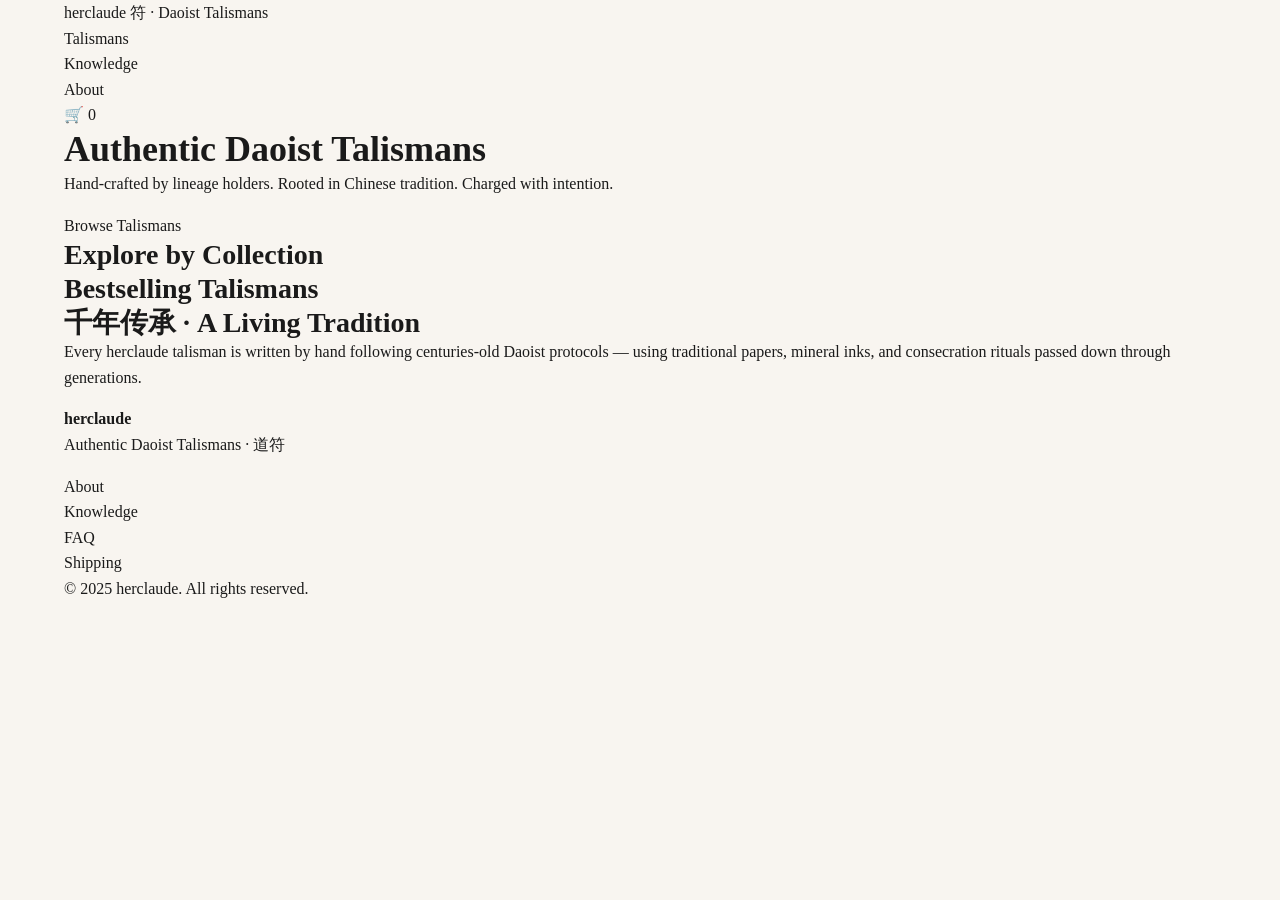
==== index.html @ a492c7ad "chore: init project structure and data" ====
<!DOCTYPE html>
<html lang="zh-CN">
<head>
  <meta charset="UTF-8">
  <meta name="viewport" content="width=device-width, initial-scale=1.0">
  <title>herclaude — Authentic Chinese Talismans</title>
  <meta name="description" content="Herclaude offers authentic hand-crafted Daoist talismans rooted in Chinese spiritual tradition. Discover wealth, protection, love, and peace talismans.">

  <!-- Styles -->
  <link rel="stylesheet" href="css/style.css">

  <!-- Scripts (deferred for DOM readiness) -->
  <script src="js/data.js" defer></script>
  <script src="js/utils.js" defer></script>
  <script src="js/cart.js" defer></script>
  <script src="js/router.js" defer></script>
</head>
<body>

  <!-- ===== HEADER ===== -->
  <header class="site-header" role="banner">
    <div class="container header-inner">
      <a href="/" class="logo" aria-label="herclaude home">
        <span class="logo-cn">herclaude</span>
        <span class="logo-sub">符 · Daoist Talismans</span>
      </a>
      <nav class="main-nav" aria-label="Main navigation">
        <ul>
          <li><a href="products.html">Talismans</a></li>
          <li><a href="knowledge.html">Knowledge</a></li>
          <li><a href="about.html">About</a></li>
          <li><a href="cart.html" class="cart-link" aria-label="Shopping cart">
            <span class="cart-icon">🛒</span>
            <span class="cart-count" id="cart-count">0</span>
          </a></li>
        </ul>
      </nav>
    </div>
  </header>

  <!-- ===== MAIN CONTENT ===== -->
  <main id="main-content" role="main">

    <!-- Hero Banner -->
    <!-- TODO: Replace with hero-banner.svg background + headline + CTA -->
    <section class="hero" aria-label="Welcome banner">
      <div class="container hero-content">
        <h1>Authentic Daoist Talismans</h1>
        <p>Hand-crafted by lineage holders. Rooted in Chinese tradition. Charged with intention.</p>
        <a href="products.html" class="btn btn-primary">Browse Talismans</a>
      </div>
    </section>

    <!-- Featured Collections -->
    <!-- TODO: Render collections from data.js (collections array) -->
    <section class="featured-collections" aria-labelledby="collections-heading">
      <div class="container">
        <h2 id="collections-heading">Explore by Collection</h2>
        <div class="collection-grid">
          <!-- collection cards injected by JS -->
        </div>
      </div>
    </section>

    <!-- Bestsellers -->
    <!-- TODO: Render products tagged 'bestseller' from data.js -->
    <section class="bestsellers" aria-labelledby="bestsellers-heading">
      <div class="container">
        <h2 id="bestsellers-heading">Bestselling Talismans</h2>
        <div class="product-grid">
          <!-- product cards injected by JS -->
        </div>
      </div>
    </section>

    <!-- Philosophy / Brand Statement -->
    <!-- TODO: Replace with polished brand copy -->
    <section class="brand-philosophy" aria-labelledby="philosophy-heading">
      <div class="container">
        <h2 id="philosophy-heading">千年传承 · A Living Tradition</h2>
        <p>Every herclaude talisman is written by hand following centuries-old Daoist protocols — using traditional papers, mineral inks, and consecration rituals passed down through generations.</p>
      </div>
    </section>

  </main>

  <!-- ===== FOOTER ===== -->
  <footer class="site-footer" role="contentinfo">
    <div class="container footer-inner">
      <div class="footer-brand">
        <strong>herclaude</strong>
        <p>Authentic Daoist Talismans · 道符</p>
      </div>
      <nav class="footer-nav" aria-label="Footer navigation">
        <ul>
          <li><a href="about.html">About</a></li>
          <li><a href="knowledge.html">Knowledge</a></li>
          <li><a href="about.html#faq">FAQ</a></li>
          <li><a href="about.html#shipping">Shipping</a></li>
        </ul>
      </nav>
      <p class="footer-copy">&copy; 2025 herclaude. All rights reserved.</p>
    </div>
  </footer>

</body>
</html>
---- css/style.css ----
/* ============================================
   herclaude — Chinese Talisman E‑Commerce
   Master Stylesheet
   ============================================ */

/* --- Reset & Base --- */
*, *::before, *::after {
  margin: 0;
  padding: 0;
  box-sizing: border-box;
}

html {
  font-size: 16px;
  scroll-behavior: smooth;
}

body {
  font-family: 'Georgia', 'Times New Roman', 'Noto Serif SC', serif;
  color: var(--ink);
  background-color: var(--warm-bg);
  line-height: 1.6;
  min-height: 100vh;
}

img {
  max-width: 100%;
  height: auto;
  display: block;
}

a {
  color: inherit;
  text-decoration: none;
}

ul, ol {
  list-style: none;
}

/* --- CSS Custom Properties (Brand Colors) --- */
:root {
  --red: #C41E3A;
  --gold: #C9A96E;
  --ink: #1A1A1A;
  --warm-bg: #F8F5F0;

  /* Utility tokens (add as needed) */
  --white: #FFFFFF;
  --gray-100: #F0EDE8;
  --gray-300: #C8C3BC;
  --gray-500: #8A857E;
  --gray-700: #4A4742;
  --shadow-sm: 0 1px 3px rgba(0, 0, 0, 0.08);
  --shadow-md: 0 4px 12px rgba(0, 0, 0, 0.1);
  --radius-sm: 4px;
  --radius-md: 8px;
}

/* --- Typography --- */
h1, h2, h3, h4, h5, h6 {
  font-weight: 700;
  line-height: 1.2;
  color: var(--ink);
}

h1 { font-size: 2.25rem; }
h2 { font-size: 1.75rem; }
h3 { font-size: 1.375rem; }

p {
  margin-bottom: 1rem;
}

/* --- Utility Classes --- */
.container {
  max-width: 1200px;
  margin: 0 auto;
  padding: 0 1.5rem;
}

.sr-only {
  position: absolute;
  width: 1px;
  height: 1px;
  padding: 0;
  margin: -1px;
  overflow: hidden;
  clip: rect(0, 0, 0, 0);
  border: 0;
}

/* --- Placeholder styles (to be fleshed out in later tasks) --- */
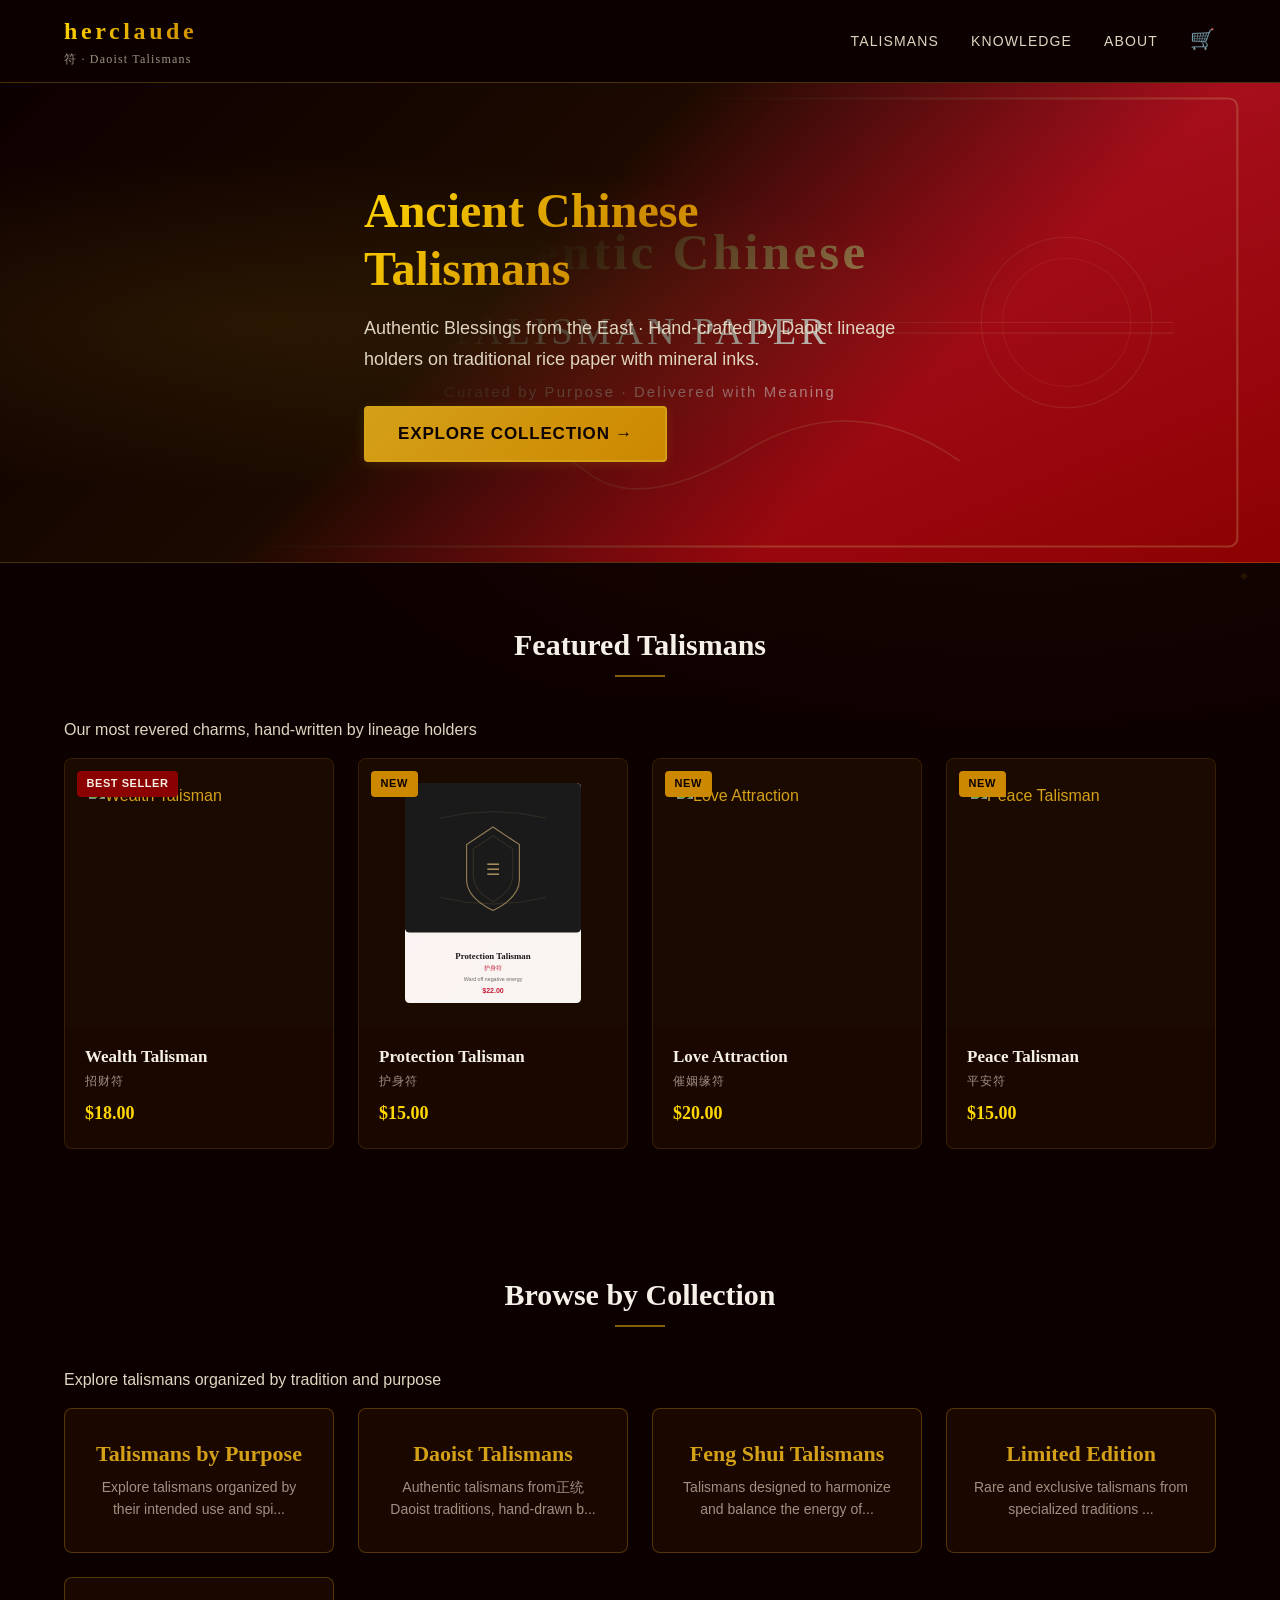
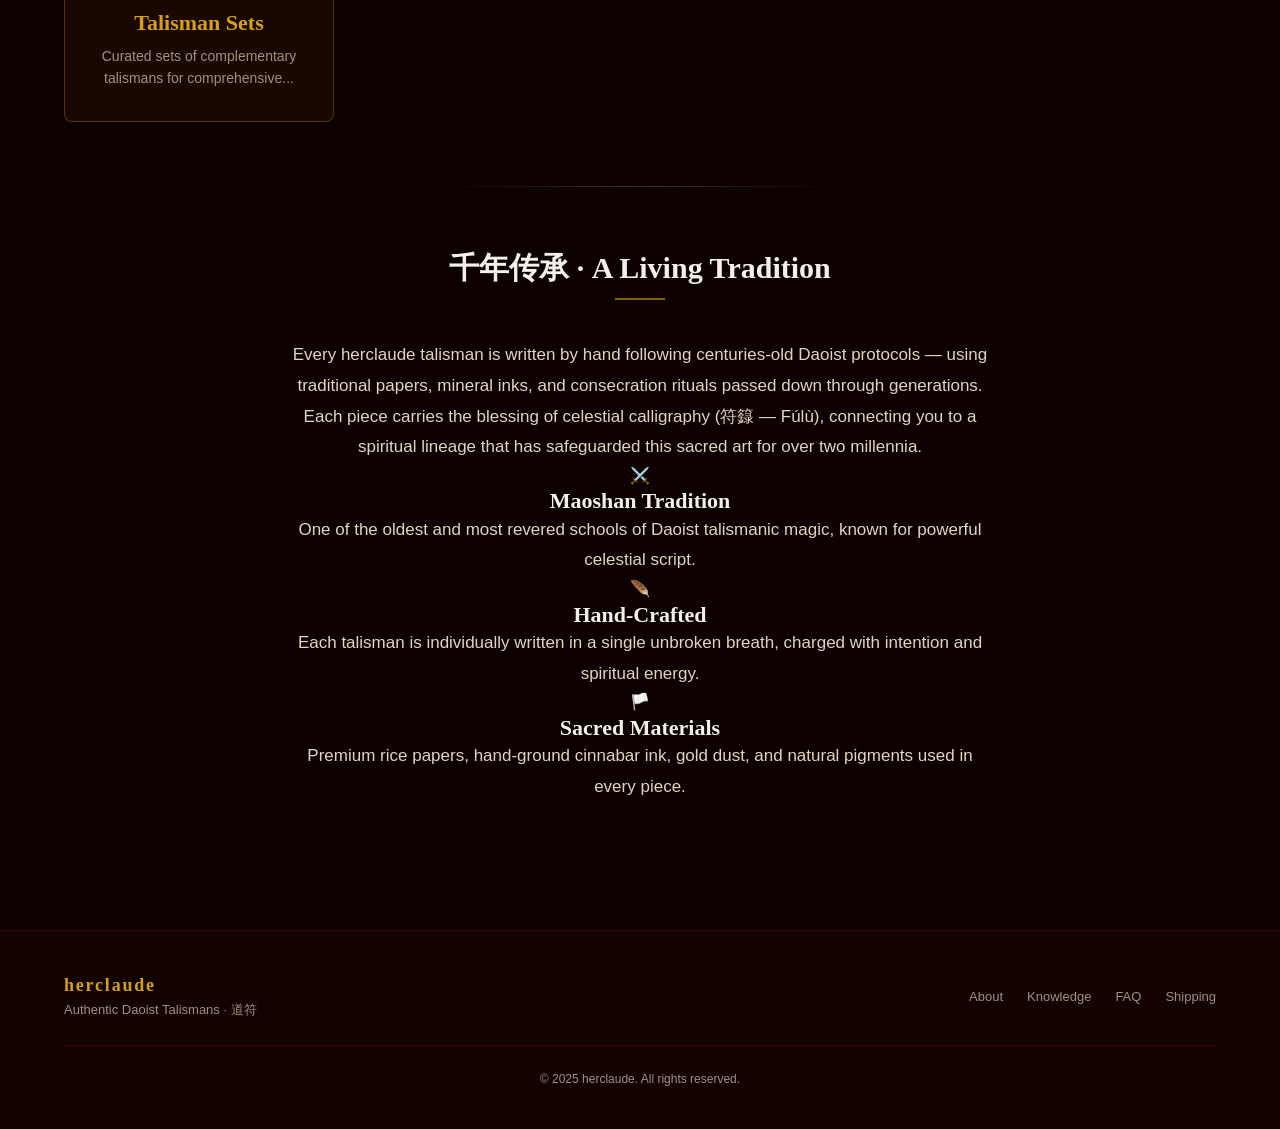
==== commit bcbaa12b: "feat: complete herclaude store - all 7 pages, 11 products, full styling" ====
--- a/index.html
+++ b/index.html
@@ -3,13 +3,59 @@
 <head>
   <meta charset="UTF-8">
   <meta name="viewport" content="width=device-width, initial-scale=1.0">
-  <title>herclaude — Authentic Chinese Talismans</title>
-  <meta name="description" content="Herclaude offers authentic hand-crafted Daoist talismans rooted in Chinese spiritual tradition. Discover wealth, protection, love, and peace talismans.">
+
+  <!-- SEO Primary -->
+  <title>herclaude — Authentic Chinese Daoist Talismans | 符箓 · 道符</title>
+  <meta name="description" content="Herclaude offers authentic hand-crafted Daoist talismans rooted in Chinese spiritual tradition. Discover wealth, protection, love, and peace talismans hand-written by lineage holders on traditional rice paper with mineral inks.">
+  <meta name="keywords" content="Chinese talisman, Daoist talisman, fu talisman, fulu, 符, 符箓, 道符, wealth talisman, protection talisman, love talisman, peace talisman, Maoshan, Longmen, cinnabar talisman">
+
+  <!-- Open Graph -->
+  <meta property="og:title" content="herclaude — Authentic Chinese Daoist Talismans">
+  <meta property="og:description" content="Authentic hand-crafted Daoist talismans written by lineage holders. Rooted in centuries-old Chinese spiritual tradition.">
+  <meta property="og:type" content="website">
+  <meta property="og:url" content="https://herclaude.com/">
+  <meta property="og:image" content="images/hero-banner.svg">
+  <meta property="og:image:width" content="1200">
+  <meta property="og:image:height" content="500">
+  <meta property="og:locale" content="zh_CN">
+
+  <!-- Twitter Card -->
+  <meta name="twitter:card" content="summary_large_image">
+  <meta name="twitter:title" content="herclaude — Authentic Chinese Daoist Talismans">
+  <meta name="twitter:description" content="Authentic hand-crafted Daoist talismans written by lineage holders. Rooted in centuries-old Chinese spiritual tradition.">
+
+  <!-- Icons -->
+  <link rel="icon" href="data:image/svg+xml,<svg xmlns='http://www.w3.org/2000/svg' viewBox='0 0 32 32'><rect width='32' height='32' rx='4' fill='%238b0000'/><text x='16' y='24' font-size='20' text-anchor='middle' fill='%23ffd700' font-family='serif'>符</text></svg>" type="image/svg+xml">
+
+  <!-- Canonical -->
+  <link rel="canonical" href="https://herclaude.com/">
 
   <!-- Styles -->
   <link rel="stylesheet" href="css/style.css">
 
-  <!-- Scripts (deferred for DOM readiness) -->
+  <!-- Structured Data: Organization + WebSite -->
+  <script type="application/ld+json">
+  {
+    "@context": "https://schema.org",
+    "@type": "WebSite",
+    "name": "Herclaude",
+    "url": "https://herclaude.com/",
+    "description": "Authentic hand-crafted Daoist talismans rooted in Chinese spiritual tradition.",
+    "inLanguage": ["zh-CN", "en"],
+    "potentialAction": {
+      "@type": "SearchAction",
+      "target": "https://herclaude.com/products.html?q={search_term_string}",
+      "query-input": "required name=search_term_string"
+    }
+  }
+  </script>
+
+  <!-- Structured Data: ItemList for featured products (injected by JS at load) -->
+  <script type="application/ld+json" id="structured-data-products">
+  {"@context":"https://schema.org","@type":"ItemList","itemListElement":[],"name":"Featured Talismans","url":"https://herclaude.com/"}
+  </script>
+
+  <!-- Scripts -->
   <script src="js/data.js" defer></script>
   <script src="js/utils.js" defer></script>
   <script src="js/cart.js" defer></script>
@@ -29,10 +75,12 @@
           <li><a href="products.html">Talismans</a></li>
           <li><a href="knowledge.html">Knowledge</a></li>
           <li><a href="about.html">About</a></li>
-          <li><a href="cart.html" class="cart-link" aria-label="Shopping cart">
-            <span class="cart-icon">🛒</span>
-            <span class="cart-count" id="cart-count">0</span>
-          </a></li>
+          <li>
+            <a href="cart.html" class="cart-link" aria-label="Shopping cart">
+              <span class="cart-icon">&#x1F6D2;</span>
+              <span class="cart-count" id="cart-count">0</span>
+            </a>
+          </li>
         </ul>
       </nav>
     </div>
@@ -41,44 +89,59 @@
   <!-- ===== MAIN CONTENT ===== -->
   <main id="main-content" role="main">
 
-    <!-- Hero Banner -->
-    <!-- TODO: Replace with hero-banner.svg background + headline + CTA -->
+    <!-- ===== Hero Banner ===== -->
     <section class="hero" aria-label="Welcome banner">
       <div class="container hero-content">
-        <h1>Authentic Daoist Talismans</h1>
-        <p>Hand-crafted by lineage holders. Rooted in Chinese tradition. Charged with intention.</p>
-        <a href="products.html" class="btn btn-primary">Browse Talismans</a>
-      </div>
-    </section>
-
-    <!-- Featured Collections -->
-    <!-- TODO: Render collections from data.js (collections array) -->
-    <section class="featured-collections" aria-labelledby="collections-heading">
+        <h1>Ancient Chinese Talismans</h1>
+        <p class="hero-subtitle">Authentic Blessings from the East &middot; Hand-crafted by Daoist lineage holders on traditional rice paper with mineral inks.</p>
+        <a href="products.html" class="btn btn-primary btn-lg hero-cta">Explore Collection &rarr;</a>
+      </div>
+    </section>
+
+    <!-- ===== Featured Products ===== -->
+    <section class="featured-collections" aria-labelledby="featured-heading">
       <div class="container">
-        <h2 id="collections-heading">Explore by Collection</h2>
-        <div class="collection-grid">
-          <!-- collection cards injected by JS -->
+        <h2 id="featured-heading">Featured Talismans</h2>
+        <p class="section-subtitle">Our most revered charms, hand-written by lineage holders</p>
+        <div class="product-grid" id="featured-products-grid">
+          <!-- product cards rendered by JS -->
         </div>
       </div>
     </section>
 
-    <!-- Bestsellers -->
-    <!-- TODO: Render products tagged 'bestseller' from data.js -->
-    <section class="bestsellers" aria-labelledby="bestsellers-heading">
+    <!-- ===== Collections Categories ===== -->
+    <section class="bestsellers" aria-labelledby="collections-heading-2">
       <div class="container">
-        <h2 id="bestsellers-heading">Bestselling Talismans</h2>
-        <div class="product-grid">
-          <!-- product cards injected by JS -->
+        <h2 id="collections-heading-2">Browse by Collection</h2>
+        <p class="section-subtitle">Explore talismans organized by tradition and purpose</p>
+        <div class="collection-grid" id="collection-grid">
+          <!-- collection cards rendered by JS -->
         </div>
       </div>
     </section>
 
-    <!-- Philosophy / Brand Statement -->
-    <!-- TODO: Replace with polished brand copy -->
+    <!-- ===== Brand Philosophy ===== -->
     <section class="brand-philosophy" aria-labelledby="philosophy-heading">
       <div class="container">
-        <h2 id="philosophy-heading">千年传承 · A Living Tradition</h2>
-        <p>Every herclaude talisman is written by hand following centuries-old Daoist protocols — using traditional papers, mineral inks, and consecration rituals passed down through generations.</p>
+        <h2 id="philosophy-heading">&#x5343;&#x5E74;&#x4F20;&#x627F; &middot; A Living Tradition</h2>
+        <p>Every herclaude talisman is written by hand following centuries-old Daoist protocols &mdash; using traditional papers, mineral inks, and consecration rituals passed down through generations. Each piece carries the blessing of celestial calligraphy (符籙 &mdash; Fúlù), connecting you to a spiritual lineage that has safeguarded this sacred art for over two millennia.</p>
+        <div class="philosophy-values">
+          <div class="value-item">
+            <span class="value-icon">&#x2694;&#xFE0F;</span>
+            <h3>Maoshan Tradition</h3>
+            <p>One of the oldest and most revered schools of Daoist talismanic magic, known for powerful celestial script.</p>
+          </div>
+          <div class="value-item">
+            <span class="value-icon">&#x1FAB6;</span>
+            <h3>Hand-Crafted</h3>
+            <p>Each talisman is individually written in a single unbroken breath, charged with intention and spiritual energy.</p>
+          </div>
+          <div class="value-item">
+            <span class="value-icon">&#x1F3F3;&#xFE0F;</span>
+            <h3>Sacred Materials</h3>
+            <p>Premium rice papers, hand-ground cinnabar ink, gold dust, and natural pigments used in every piece.</p>
+          </div>
+        </div>
       </div>
     </section>
 
@@ -89,7 +152,7 @@
     <div class="container footer-inner">
       <div class="footer-brand">
         <strong>herclaude</strong>
-        <p>Authentic Daoist Talismans · 道符</p>
+        <p>Authentic Daoist Talismans &middot; 道符</p>
       </div>
       <nav class="footer-nav" aria-label="Footer navigation">
         <ul>
@@ -103,5 +166,106 @@
     </div>
   </footer>
 
+  <!-- ===== Homepage Rendering Script ===== -->
+  <script>
+  document.addEventListener('DOMContentLoaded', function() {
+    'use strict';
+
+    // --- Init Cart ---
+    if (typeof Cart !== 'undefined') { Cart.init(); }
+
+    // --- Render Featured Products ---
+    var grid = document.getElementById('featured-products-grid');
+    if (grid && typeof products !== 'undefined') {
+      // Show 4 products: first 4 or filter bestsellers
+      var featured = products.filter(function(p) {
+        return p.tags && p.tags.indexOf('bestseller') !== -1;
+      });
+      if (featured.length < 4) {
+        featured = products.slice(0, 4);
+      } else {
+        featured = featured.slice(0, 4);
+      }
+
+      featured.forEach(function(product, idx) {
+        var card = document.createElement('a');
+        card.className = 'product-card';
+        card.href = 'product-detail.html?id=' + encodeURIComponent(product.id);
+        card.setAttribute('data-product-id', product.id);
+
+        var hasBestseller = product.tags && product.tags.indexOf('bestseller') !== -1;
+        var tagText = hasBestseller ? 'Best Seller' : 'New';
+
+        card.innerHTML =
+          '<div class="product-card-image">' +
+            '<span class="product-card-tag product-card-tag--' + (hasBestseller ? 'bestseller' : 'new') + '">' + tagText + '</span>' +
+            '<img src="' + product.image + '" alt="' + product.title + '" loading="' + (idx < 2 ? 'eager' : 'lazy') + '">' +
+          '</div>' +
+          '<div class="product-card-body">' +
+            '<h3>' + product.title + '</h3>' +
+            '<span class="product-card-collection">' + (product.title_cn || '') + '</span>' +
+            '<div class="product-card-price">$' + Number(product.price).toFixed(2) +
+              (product.compare_at_price ? ' <span class="price-compare">$' + Number(product.compare_at_price).toFixed(2) + '</span>' : '') +
+            '</div>' +
+          '</div>';
+
+        grid.appendChild(card);
+      });
+
+      // Update structured data
+      var sdScript = document.getElementById('structured-data-products');
+      if (sdScript) {
+        var items = featured.map(function(p, i) {
+          return {
+            '@type': 'ListItem',
+            position: i + 1,
+            item: {
+              '@type': 'Product',
+              name: p.title + ' (' + (p.title_cn || '') + ')',
+              description: p.brief || '',
+              image: p.image,
+              offers: {
+                '@type': 'Offer',
+                price: p.price,
+                priceCurrency: 'USD',
+                availability: 'https://schema.org/InStock'
+              },
+              url: 'https://herclaude.com/product-detail.html?id=' + encodeURIComponent(p.id)
+            }
+          };
+        });
+        sdScript.textContent = JSON.stringify({
+          '@context': 'https://schema.org',
+          '@type': 'ItemList',
+          itemListElement: items,
+          name: 'Featured Talismans',
+          url: 'https://herclaude.com/'
+        });
+      }
+    }
+
+    // --- Render Collections ---
+    var collGrid = document.getElementById('collection-grid');
+    if (collGrid && typeof collections !== 'undefined') {
+      collections.forEach(function(coll) {
+        var card = document.createElement('a');
+        card.className = 'collection-card';
+        card.href = 'products.html?collection=' + encodeURIComponent(coll.id);
+
+        var description = coll.description || '';
+        if (description.length > 60) {
+          description = description.substring(0, 57) + '...';
+        }
+
+        card.innerHTML =
+          '<h3>' + coll.name + '</h3>' +
+          '<p>' + description + '</p>';
+
+        collGrid.appendChild(card);
+      });
+    }
+  });
+  </script>
+
 </body>
 </html>
--- a/css/style.css
+++ b/css/style.css
@@ -1,7 +1,59 @@
 /* ============================================
-   herclaude — Chinese Talisman E‑Commerce
-   Master Stylesheet
+   herclaude — Chinese Talisman E-Commerce
+   Master Stylesheet (红金黑水墨风)
    ============================================ */
+
+/* --- CSS Custom Properties --- */
+:root {
+  /* Dark background */
+  --bg-deep: #0d0000;
+  --bg-dark: #120200;
+  --bg-mid: #1a0a00;
+  --bg-surface: #221100;
+  --bg-card: #1a0800;
+
+  /* Gold primary */
+  --gold: #d4a017;
+  --gold-light: #ffd700;
+  --gold-dark: #cc8800;
+  --gold-glow: rgba(212, 160, 23, 0.3);
+
+  /* Red accent */
+  --red: #8b0000;
+  --red-bright: #ff2200;
+  --red-dark: #cc0000;
+  --red-glow: rgba(255, 34, 0, 0.25);
+
+  /* Text */
+  --text: #f5f0e8;
+  --text-muted: #e0d5c0;
+  --text-dim: #a09080;
+
+  /* Auxiliary */
+  --purple: #8b5cf6;
+  --cyan: #00bcd4;
+
+  /* Borders */
+  --border-gold: rgba(212, 160, 23, 0.3);
+  --border-red: rgba(139, 0, 0, 0.5);
+
+  /* Shadows */
+  --shadow-gold: 0 2px 12px rgba(212, 160, 23, 0.15);
+  --shadow-red: 0 2px 12px rgba(139, 0, 0, 0.2);
+  --shadow-card: 0 4px 20px rgba(0, 0, 0, 0.5);
+
+  /* Radius */
+  --radius-sm: 4px;
+  --radius-md: 8px;
+  --radius-lg: 12px;
+
+  /* Font */
+  --font-serif: 'Georgia', 'Times New Roman', 'Noto Serif SC', 'STSong', serif;
+  --font-sans: 'Inter', 'Segoe UI', 'PingFang SC', 'Microsoft YaHei', sans-serif;
+
+  /* Transitions */
+  --transition: 0.3s ease;
+}
 
 /* --- Reset & Base --- */
 *, *::before, *::after {
@@ -16,11 +68,16 @@
 }
 
 body {
-  font-family: 'Georgia', 'Times New Roman', 'Noto Serif SC', serif;
-  color: var(--ink);
-  background-color: var(--warm-bg);
+  font-family: var(--font-sans);
+  color: var(--text);
+  background: var(--bg-deep);
+  background-image:
+    radial-gradient(ellipse at 50% 0%, rgba(139, 0, 0, 0.08) 0%, transparent 60%),
+    radial-gradient(ellipse at 80% 50%, rgba(212, 160, 23, 0.04) 0%, transparent 50%);
+  background-attachment: fixed;
   line-height: 1.6;
   min-height: 100vh;
+  -webkit-font-smoothing: antialiased;
 }
 
 img {
@@ -30,46 +87,59 @@
 }
 
 a {
-  color: inherit;
+  color: var(--gold);
   text-decoration: none;
+  transition: color var(--transition);
+}
+
+a:hover {
+  color: var(--gold-light);
 }
 
 ul, ol {
   list-style: none;
 }
 
-/* --- CSS Custom Properties (Brand Colors) --- */
-:root {
-  --red: #C41E3A;
-  --gold: #C9A96E;
-  --ink: #1A1A1A;
-  --warm-bg: #F8F5F0;
-
-  /* Utility tokens (add as needed) */
-  --white: #FFFFFF;
-  --gray-100: #F0EDE8;
-  --gray-300: #C8C3BC;
-  --gray-500: #8A857E;
-  --gray-700: #4A4742;
-  --shadow-sm: 0 1px 3px rgba(0, 0, 0, 0.08);
-  --shadow-md: 0 4px 12px rgba(0, 0, 0, 0.1);
-  --radius-sm: 4px;
-  --radius-md: 8px;
-}
-
 /* --- Typography --- */
 h1, h2, h3, h4, h5, h6 {
+  font-family: var(--font-serif);
   font-weight: 700;
   line-height: 1.2;
-  color: var(--ink);
-}
-
-h1 { font-size: 2.25rem; }
-h2 { font-size: 1.75rem; }
+  color: var(--text);
+}
+
+h1 { font-size: 2.5rem; }
+h2 { font-size: 1.875rem; }
 h3 { font-size: 1.375rem; }
+h4 { font-size: 1.125rem; }
 
 p {
   margin-bottom: 1rem;
+  color: var(--text-muted);
+}
+
+/* --- Selection --- */
+::selection {
+  background: var(--gold);
+  color: var(--bg-deep);
+}
+
+/* --- Scrollbar --- */
+::-webkit-scrollbar {
+  width: 8px;
+}
+
+::-webkit-scrollbar-track {
+  background: var(--bg-deep);
+}
+
+::-webkit-scrollbar-thumb {
+  background: var(--gold-dark);
+  border-radius: 4px;
+}
+
+::-webkit-scrollbar-thumb:hover {
+  background: var(--gold);
 }
 
 /* --- Utility Classes --- */
@@ -90,4 +160,2529 @@
   border: 0;
 }
 
-/* --- Placeholder styles (to be fleshed out in later tasks) --- */
+/* --- Buttons --- */
+.btn {
+  display: inline-block;
+  padding: 0.75rem 1.75rem;
+  font-family: var(--font-sans);
+  font-size: 0.9375rem;
+  font-weight: 600;
+  line-height: 1.4;
+  text-align: center;
+  text-transform: uppercase;
+  letter-spacing: 0.05em;
+  border: 2px solid transparent;
+  border-radius: var(--radius-sm);
+  cursor: pointer;
+  transition: all var(--transition);
+}
+
+.btn-primary {
+  color: var(--bg-deep);
+  background: linear-gradient(135deg, var(--gold), var(--gold-dark));
+  border-color: var(--gold);
+  box-shadow: var(--shadow-gold);
+}
+
+.btn-primary:hover {
+  background: linear-gradient(135deg, var(--gold-light), var(--gold));
+  border-color: var(--gold-light);
+  box-shadow: 0 4px 20px rgba(212, 160, 23, 0.35);
+  transform: translateY(-1px);
+}
+
+.btn-primary:active {
+  transform: translateY(0);
+}
+
+.btn-outline {
+  color: var(--gold);
+  background: transparent;
+  border-color: var(--gold);
+}
+
+.btn-outline:hover {
+  color: var(--bg-deep);
+  background: var(--gold);
+  border-color: var(--gold-light);
+  box-shadow: var(--shadow-gold);
+}
+
+.btn-block {
+  display: block;
+  width: 100%;
+}
+
+.btn-lg {
+  padding: 1rem 2rem;
+  font-size: 1.0625rem;
+}
+
+.btn:disabled {
+  opacity: 0.4;
+  cursor: not-allowed;
+  transform: none !important;
+  box-shadow: none !important;
+}
+
+/* ==================================================================
+   HEADER
+   ================================================================== */
+.site-header {
+  position: sticky;
+  top: 0;
+  z-index: 100;
+  background: rgba(13, 0, 0, 0.95);
+  backdrop-filter: blur(12px);
+  -webkit-backdrop-filter: blur(12px);
+  border-bottom: 1px solid var(--border-gold);
+  padding: 0.75rem 0;
+}
+
+.header-inner {
+  display: flex;
+  align-items: center;
+  justify-content: space-between;
+}
+
+/* Logo */
+.logo {
+  display: flex;
+  flex-direction: column;
+  align-items: flex-start;
+  color: var(--gold-light) !important;
+}
+
+.logo-cn {
+  font-family: var(--font-serif);
+  font-size: 1.5rem;
+  font-weight: 700;
+  letter-spacing: 0.15em;
+  background: linear-gradient(135deg, var(--gold-light), var(--gold-dark));
+  -webkit-background-clip: text;
+  -webkit-text-fill-color: transparent;
+  background-clip: text;
+}
+
+.logo-sub {
+  font-family: var(--font-serif);
+  font-size: 0.75rem;
+  color: var(--text-dim);
+  letter-spacing: 0.1em;
+  -webkit-text-fill-color: var(--text-dim);
+}
+
+/* Navigation */
+.main-nav ul {
+  display: flex;
+  align-items: center;
+  gap: 2rem;
+}
+
+.main-nav a {
+  font-family: var(--font-sans);
+  font-size: 0.875rem;
+  font-weight: 500;
+  color: var(--text-muted);
+  text-transform: uppercase;
+  letter-spacing: 0.08em;
+  position: relative;
+  padding-bottom: 0.25rem;
+  transition: color var(--transition);
+}
+
+.main-nav a::after {
+  content: '';
+  position: absolute;
+  bottom: 0;
+  left: 0;
+  width: 0;
+  height: 2px;
+  background: var(--gold);
+  transition: width var(--transition);
+}
+
+.main-nav a:hover,
+.main-nav a[aria-current="page"] {
+  color: var(--gold-light);
+}
+
+.main-nav a:hover::after,
+.main-nav a[aria-current="page"]::after {
+  width: 100%;
+}
+
+/* Cart Link */
+.cart-link {
+  position: relative;
+  display: flex;
+  align-items: center;
+  gap: 0.35rem;
+}
+
+.cart-icon {
+  font-size: 1.25rem;
+  line-height: 1;
+}
+
+.cart-count {
+  display: inline-flex;
+  align-items: center;
+  justify-content: center;
+  min-width: 1.25rem;
+  height: 1.25rem;
+  padding: 0 0.3rem;
+  font-size: 0.6875rem;
+  font-weight: 700;
+  color: var(--bg-deep);
+  background: var(--red-bright);
+  border-radius: 999px;
+  line-height: 1;
+}
+
+/* ==================================================================
+   FOOTER
+   ================================================================== */
+.site-footer {
+  background: var(--bg-dark);
+  border-top: 1px solid var(--border-red);
+  padding: 2.5rem 0;
+  margin-top: 4rem;
+}
+
+.footer-inner {
+  display: flex;
+  flex-wrap: wrap;
+  align-items: center;
+  justify-content: space-between;
+  gap: 1.5rem;
+}
+
+.footer-brand strong {
+  font-family: var(--font-serif);
+  font-size: 1.125rem;
+  color: var(--gold);
+  letter-spacing: 0.1em;
+}
+
+.footer-brand p {
+  font-size: 0.8125rem;
+  color: var(--text-dim);
+  margin-bottom: 0;
+}
+
+.footer-nav ul {
+  display: flex;
+  gap: 1.5rem;
+}
+
+.footer-nav a {
+  font-size: 0.8125rem;
+  color: var(--text-dim);
+  transition: color var(--transition);
+}
+
+.footer-nav a:hover {
+  color: var(--gold);
+}
+
+.footer-copy {
+  font-size: 0.75rem;
+  color: var(--text-dim);
+  margin-bottom: 0;
+  width: 100%;
+  text-align: center;
+  padding-top: 1.5rem;
+  border-top: 1px solid rgba(139, 0, 0, 0.3);
+}
+
+/* Minimal footer variants */
+.checkout-footer .footer-inner {
+  justify-content: center;
+}
+
+.checkout-footer .footer-copy {
+  padding-top: 0;
+  border-top: none;
+}
+
+/* ==================================================================
+   PAGE HEADER
+   ================================================================== */
+.page-header {
+  padding: 3rem 0 2rem;
+  text-align: center;
+  position: relative;
+}
+
+.page-header::after {
+  content: '';
+  display: block;
+  width: 60px;
+  height: 3px;
+  background: linear-gradient(90deg, var(--gold), transparent);
+  margin: 1rem auto 0;
+  border-radius: 2px;
+}
+
+.page-header h1 {
+  font-size: 2.25rem;
+  margin-bottom: 0.5rem;
+}
+
+.page-subtitle {
+  font-size: 1.0625rem;
+  color: var(--text-dim);
+  max-width: 600px;
+  margin: 0 auto;
+}
+
+/* ==================================================================
+   HERO BANNER
+   ================================================================== */
+.hero {
+  position: relative;
+  min-height: 480px;
+  display: flex;
+  align-items: center;
+  overflow: hidden;
+  background:
+    linear-gradient(135deg, var(--bg-deep) 0%, var(--bg-mid) 40%, transparent 70%),
+    url('../images/hero-banner.svg') center / cover no-repeat;
+  border-bottom: 1px solid var(--border-gold);
+}
+
+.hero::before {
+  content: '';
+  position: absolute;
+  inset: 0;
+  background:
+    radial-gradient(ellipse at 20% 50%, rgba(212, 160, 23, 0.1) 0%, transparent 50%),
+    radial-gradient(ellipse at 80% 20%, rgba(139, 0, 0, 0.08) 0%, transparent 40%);
+  pointer-events: none;
+}
+
+.hero-content {
+  position: relative;
+  z-index: 1;
+  max-width: 600px;
+  padding: 3rem 1.5rem;
+}
+
+.hero-content h1 {
+  font-size: 3rem;
+  margin-bottom: 1rem;
+  background: linear-gradient(135deg, var(--gold-light), var(--gold-dark), var(--gold-light));
+  -webkit-background-clip: text;
+  -webkit-text-fill-color: transparent;
+  background-clip: text;
+  text-shadow: none;
+}
+
+.hero-content p {
+  font-size: 1.125rem;
+  color: var(--text-muted);
+  margin-bottom: 2rem;
+  line-height: 1.7;
+}
+
+/* ==================================================================
+   COLLECTION GRID (index)
+   ================================================================== */
+.featured-collections,
+.bestsellers,
+.brand-philosophy {
+  padding: 4rem 0;
+}
+
+.featured-collections h2,
+.bestsellers h2,
+.brand-philosophy h2 {
+  text-align: center;
+  margin-bottom: 2.5rem;
+  position: relative;
+}
+
+.featured-collections h2::after,
+.bestsellers h2::after,
+.brand-philosophy h2::after {
+  content: '';
+  display: block;
+  width: 50px;
+  height: 2px;
+  background: var(--gold);
+  margin: 0.75rem auto 0;
+  opacity: 0.6;
+}
+
+.collection-grid {
+  display: grid;
+  grid-template-columns: repeat(auto-fill, minmax(250px, 1fr));
+  gap: 1.5rem;
+}
+
+.collection-card {
+  background: var(--bg-card);
+  border: 1px solid var(--border-gold);
+  border-radius: var(--radius-md);
+  padding: 2rem 1.5rem;
+  text-align: center;
+  transition: all var(--transition);
+  cursor: pointer;
+  position: relative;
+  overflow: hidden;
+}
+
+.collection-card::before {
+  content: '';
+  position: absolute;
+  top: 0;
+  left: 0;
+  right: 0;
+  height: 3px;
+  background: linear-gradient(90deg, var(--gold), var(--red-dark), var(--gold));
+  transform: scaleX(0);
+  transform-origin: left;
+  transition: transform var(--transition);
+}
+
+.collection-card:hover {
+  border-color: var(--gold);
+  box-shadow: var(--shadow-gold), inset 0 0 30px rgba(212, 160, 23, 0.05);
+  transform: translateY(-4px);
+}
+
+.collection-card:hover::before {
+  transform: scaleX(1);
+}
+
+.collection-card h3 {
+  color: var(--gold);
+  margin-bottom: 0.5rem;
+}
+
+.collection-card p {
+  font-size: 0.875rem;
+  color: var(--text-dim);
+  margin-bottom: 0;
+}
+
+/* ==================================================================
+   PRODUCT GRID
+   ================================================================== */
+.product-grid {
+  display: grid;
+  grid-template-columns: repeat(auto-fill, minmax(260px, 1fr));
+  gap: 1.5rem;
+}
+
+.product-card {
+  background: var(--bg-card);
+  border: 1px solid rgba(212, 160, 23, 0.15);
+  border-radius: var(--radius-md);
+  overflow: hidden;
+  transition: all var(--transition);
+  display: flex;
+  flex-direction: column;
+}
+
+.product-card:hover {
+  border-color: var(--gold);
+  box-shadow: var(--shadow-gold), inset 0 0 30px rgba(212, 160, 23, 0.03);
+  transform: translateY(-3px);
+}
+
+.product-card-image {
+  position: relative;
+  overflow: hidden;
+  aspect-ratio: 1 / 1;
+  background: var(--bg-mid);
+  display: flex;
+  align-items: center;
+  justify-content: center;
+}
+
+.product-card-image img {
+  width: 100%;
+  height: 100%;
+  object-fit: contain;
+  padding: 1.5rem;
+  transition: transform 0.5s ease;
+}
+
+.product-card:hover .product-card-image img {
+  transform: scale(1.08);
+}
+
+.product-card-tag {
+  position: absolute;
+  top: 0.75rem;
+  left: 0.75rem;
+  padding: 0.25rem 0.6rem;
+  font-size: 0.6875rem;
+  font-weight: 700;
+  text-transform: uppercase;
+  letter-spacing: 0.05em;
+  border-radius: var(--radius-sm);
+  z-index: 1;
+}
+
+.product-card-tag--bestseller {
+  background: var(--red);
+  color: var(--text);
+}
+
+.product-card-tag--new {
+  background: var(--gold-dark);
+  color: var(--bg-deep);
+}
+
+.product-card-body {
+  padding: 1.25rem;
+  flex: 1;
+  display: flex;
+  flex-direction: column;
+}
+
+.product-card-body h3 {
+  font-size: 1.0625rem;
+  margin-bottom: 0.25rem;
+  color: var(--text);
+}
+
+.product-card-body .product-card-collection {
+  font-size: 0.75rem;
+  color: var(--text-dim);
+  text-transform: uppercase;
+  letter-spacing: 0.08em;
+  margin-bottom: 0.5rem;
+}
+
+.product-card-body .product-card-price {
+  font-family: var(--font-serif);
+  font-size: 1.125rem;
+  font-weight: 700;
+  color: var(--gold-light);
+  margin-top: auto;
+}
+
+/* ==================================================================
+   FILTER BAR (products)
+   ================================================================== */
+.filter-bar {
+  background: var(--bg-surface);
+  border-top: 1px solid var(--border-red);
+  border-bottom: 1px solid var(--border-red);
+  padding: 1rem 0;
+  margin-bottom: 2rem;
+}
+
+.filter-inner {
+  display: flex;
+  flex-wrap: wrap;
+  align-items: flex-end;
+  gap: 1rem;
+}
+
+.filter-group {
+  display: flex;
+  flex-direction: column;
+  gap: 0.3rem;
+}
+
+.filter-group label {
+  font-size: 0.75rem;
+  font-weight: 600;
+  text-transform: uppercase;
+  letter-spacing: 0.08em;
+  color: var(--text-dim);
+}
+
+.filter-group select {
+  padding: 0.5rem 2rem 0.5rem 0.75rem;
+  font-size: 0.875rem;
+  font-family: var(--font-sans);
+  color: var(--text);
+  background: var(--bg-dark) url("data:image/svg+xml,%3Csvg xmlns='http://www.w3.org/2000/svg' width='12' height='8' viewBox='0 0 12 8'%3E%3Cpath fill='%23d4a017' d='M6 8L0 0h12z'/%3E%3C/svg%3E") no-repeat right 0.6rem center;
+  border: 1px solid var(--border-gold);
+  border-radius: var(--radius-sm);
+  cursor: pointer;
+  appearance: none;
+  -webkit-appearance: none;
+  transition: border-color var(--transition);
+}
+
+.filter-group select:focus {
+  outline: none;
+  border-color: var(--gold-light);
+  box-shadow: 0 0 0 2px var(--gold-glow);
+}
+
+.filter-group select option {
+  background: var(--bg-dark);
+  color: var(--text);
+}
+
+/* ==================================================================
+   PRODUCT LISTING (products page)
+   ================================================================== */
+.product-listing {
+  padding-bottom: 3rem;
+}
+
+.empty-state {
+  text-align: center;
+  padding: 4rem 1rem;
+}
+
+.empty-state p {
+  color: var(--text-dim);
+  font-size: 1.0625rem;
+}
+
+/* ==================================================================
+   PAGINATION
+   ================================================================== */
+.pagination {
+  padding: 2rem 0;
+}
+
+.pagination .container {
+  display: flex;
+  align-items: center;
+  justify-content: center;
+  gap: 1rem;
+}
+
+.page-info {
+  font-size: 0.875rem;
+  color: var(--text-dim);
+}
+
+/* ==================================================================
+   BREADCRUMB
+   ================================================================== */
+.breadcrumb {
+  padding: 1rem 0;
+  background: var(--bg-surface);
+  border-bottom: 1px solid rgba(139, 0, 0, 0.2);
+}
+
+.breadcrumb ol {
+  display: flex;
+  flex-wrap: wrap;
+  gap: 0.5rem;
+}
+
+.breadcrumb li {
+  font-size: 0.8125rem;
+  color: var(--text-dim);
+}
+
+.breadcrumb li::after {
+  content: '/';
+  margin-left: 0.5rem;
+  color: var(--text-dim);
+}
+
+.breadcrumb li:last-child::after {
+  display: none;
+}
+
+.breadcrumb a {
+  color: var(--text-dim);
+  transition: color var(--transition);
+}
+
+.breadcrumb a:hover {
+  color: var(--gold);
+}
+
+.breadcrumb li[aria-current="page"] {
+  color: var(--gold);
+}
+
+/* ==================================================================
+   PRODUCT DETAIL (PDP)
+   ================================================================== */
+.product-detail {
+  padding: 2rem 0 4rem;
+}
+
+.product-detail-layout {
+  display: grid;
+  grid-template-columns: 1fr 1fr;
+  gap: 3rem;
+}
+
+/* Gallery */
+.product-gallery {
+  position: sticky;
+  top: 6rem;
+  align-self: start;
+}
+
+.product-image-main {
+  background: var(--bg-card);
+  border: 1px solid var(--border-gold);
+  border-radius: var(--radius-md);
+  overflow: hidden;
+  aspect-ratio: 1 / 1;
+  display: flex;
+  align-items: center;
+  justify-content: center;
+  margin-bottom: 0.75rem;
+}
+
+.product-image-main img {
+  width: 100%;
+  height: 100%;
+  object-fit: contain;
+  padding: 2rem;
+}
+
+.product-thumbnails {
+  display: flex;
+  gap: 0.5rem;
+}
+
+.product-thumbnails img {
+  width: 60px;
+  height: 60px;
+  object-fit: cover;
+  border: 1px solid var(--border-gold);
+  border-radius: var(--radius-sm);
+  cursor: pointer;
+  transition: border-color var(--transition);
+}
+
+.product-thumbnails img:hover {
+  border-color: var(--gold);
+}
+
+/* Product Info */
+.product-info h1 {
+  font-size: 2rem;
+  margin-bottom: 0.25rem;
+}
+
+.product-title-cn {
+  font-family: var(--font-serif);
+  font-size: 1.125rem;
+  color: var(--text-dim);
+  margin-bottom: 1.25rem;
+}
+
+.product-price {
+  display: flex;
+  align-items: baseline;
+  gap: 0.75rem;
+  margin-bottom: 1rem;
+}
+
+.price-current {
+  font-family: var(--font-serif);
+  font-size: 1.75rem;
+  font-weight: 700;
+  color: var(--gold-light);
+}
+
+.price-compare {
+  font-size: 1.0625rem;
+  color: var(--text-dim);
+  text-decoration: line-through;
+}
+
+.product-meta {
+  margin-bottom: 1.25rem;
+  display: flex;
+  flex-wrap: wrap;
+  gap: 0.75rem;
+  align-items: center;
+}
+
+.product-sku {
+  font-size: 0.75rem;
+  color: var(--text-dim);
+  text-transform: uppercase;
+  letter-spacing: 0.05em;
+}
+
+.product-tags {
+  display: flex;
+  flex-wrap: wrap;
+  gap: 0.4rem;
+}
+
+.tag {
+  display: inline-block;
+  padding: 0.2rem 0.5rem;
+  font-size: 0.6875rem;
+  font-weight: 600;
+  text-transform: uppercase;
+  letter-spacing: 0.05em;
+  border-radius: var(--radius-sm);
+}
+
+.tag--red {
+  background: rgba(139, 0, 0, 0.3);
+  color: var(--red-bright);
+  border: 1px solid rgba(255, 34, 0, 0.3);
+}
+
+.tag--gold {
+  background: rgba(212, 160, 23, 0.15);
+  color: var(--gold-light);
+  border: 1px solid var(--border-gold);
+}
+
+.product-brief {
+  font-size: 1rem;
+  line-height: 1.7;
+  color: var(--text-muted);
+  margin-bottom: 1.5rem;
+}
+
+/* Product Actions */
+.product-actions {
+  display: flex;
+  gap: 1rem;
+  align-items: center;
+  margin-bottom: 1.5rem;
+}
+
+.quantity-selector {
+  display: flex;
+  align-items: center;
+  border: 1px solid var(--border-gold);
+  border-radius: var(--radius-sm);
+  overflow: hidden;
+  background: var(--bg-dark);
+}
+
+.qty-btn {
+  width: 2.5rem;
+  height: 2.5rem;
+  display: flex;
+  align-items: center;
+  justify-content: center;
+  font-size: 1.125rem;
+  font-weight: 600;
+  color: var(--gold);
+  background: transparent;
+  border: none;
+  cursor: pointer;
+  transition: background var(--transition);
+}
+
+.qty-btn:hover {
+  background: rgba(212, 160, 23, 0.1);
+}
+
+.quantity-selector input[type="number"] {
+  width: 3rem;
+  height: 2.5rem;
+  text-align: center;
+  font-family: var(--font-sans);
+  font-size: 0.9375rem;
+  font-weight: 600;
+  color: var(--text);
+  background: transparent;
+  border: none;
+  border-left: 1px solid var(--border-gold);
+  border-right: 1px solid var(--border-gold);
+  -moz-appearance: textfield;
+}
+
+.quantity-selector input[type="number"]::-webkit-inner-spin-button,
+.quantity-selector input[type="number"]::-webkit-outer-spin-button {
+  -webkit-appearance: none;
+  margin: 0;
+}
+
+.btn-add-cart {
+  flex: 1;
+}
+
+/* Product Seal */
+.product-seal {
+  padding: 1rem;
+  background: rgba(139, 0, 0, 0.08);
+  border: 1px solid rgba(139, 0, 0, 0.3);
+  border-radius: var(--radius-sm);
+}
+
+.product-seal p {
+  font-size: 0.8125rem;
+  color: var(--text-muted);
+  line-height: 1.8;
+  margin-bottom: 0;
+}
+
+/* Product Description */
+.product-description {
+  padding: 3rem 0;
+  border-top: 1px solid var(--border-red);
+  margin-top: 2rem;
+}
+
+.product-description h2 {
+  margin-bottom: 1.5rem;
+  position: relative;
+  padding-left: 1rem;
+}
+
+.product-description h2::before {
+  content: '';
+  position: absolute;
+  left: 0;
+  top: 0.2rem;
+  bottom: 0.2rem;
+  width: 3px;
+  background: var(--gold);
+  border-radius: 2px;
+}
+
+.description-content {
+  font-size: 1rem;
+  line-height: 1.8;
+  color: var(--text-muted);
+}
+
+.description-content p {
+  margin-bottom: 1rem;
+}
+
+/* Related Products */
+.related-products {
+  padding: 3rem 0;
+}
+
+.related-products h2 {
+  margin-bottom: 1.5rem;
+  text-align: center;
+}
+
+.related-products h2::after {
+  content: '';
+  display: block;
+  width: 40px;
+  height: 2px;
+  background: var(--gold);
+  margin: 0.5rem auto 0;
+  opacity: 0.5;
+}
+
+/* ==================================================================
+   CART
+   ================================================================== */
+.cart-section {
+  padding-bottom: 3rem;
+}
+
+.cart-layout {
+  display: grid;
+  grid-template-columns: 1fr 360px;
+  gap: 2rem;
+  align-items: start;
+}
+
+/* Cart Items */
+.cart-items {
+  display: flex;
+  flex-direction: column;
+  gap: 1rem;
+}
+
+/* Cart Empty */
+.cart-empty {
+  text-align: center;
+  padding: 4rem 1rem;
+}
+
+.empty-icon {
+  font-size: 3rem;
+  margin-bottom: 1rem;
+  opacity: 0.6;
+}
+
+.cart-empty h2 {
+  margin-bottom: 0.75rem;
+}
+
+.cart-empty p {
+  max-width: 400px;
+  margin: 0 auto 2rem;
+}
+
+/* Cart Item */
+.cart-item {
+  display: grid;
+  grid-template-columns: 100px 1fr auto auto auto;
+  gap: 1rem;
+  align-items: center;
+  background: var(--bg-card);
+  border: 1px solid rgba(212, 160, 23, 0.12);
+  border-radius: var(--radius-md);
+  padding: 1rem;
+  transition: border-color var(--transition);
+}
+
+.cart-item:hover {
+  border-color: var(--border-gold);
+}
+
+.cart-item-image {
+  width: 100px;
+  height: 100px;
+  object-fit: contain;
+  background: var(--bg-mid);
+  border-radius: var(--radius-sm);
+  padding: 0.5rem;
+}
+
+.cart-item-info h3 {
+  font-size: 1rem;
+  margin-bottom: 0.25rem;
+}
+
+.cart-item-sku {
+  font-size: 0.75rem;
+  color: var(--text-dim);
+  margin-bottom: 0;
+}
+
+.cart-item-qty {
+  display: flex;
+  align-items: center;
+  border: 1px solid var(--border-gold);
+  border-radius: var(--radius-sm);
+  overflow: hidden;
+}
+
+.cart-item-qty .qty-btn {
+  width: 2rem;
+  height: 2rem;
+}
+
+.cart-item-qty input[type="number"] {
+  width: 2.5rem;
+  height: 2rem;
+  text-align: center;
+  font-family: var(--font-sans);
+  font-size: 0.8125rem;
+  font-weight: 600;
+  color: var(--text);
+  background: transparent;
+  border: none;
+  border-left: 1px solid var(--border-gold);
+  border-right: 1px solid var(--border-gold);
+  -moz-appearance: textfield;
+}
+
+.cart-item-qty input[type="number"]::-webkit-inner-spin-button,
+.cart-item-qty input[type="number"]::-webkit-outer-spin-button {
+  -webkit-appearance: none;
+  margin: 0;
+}
+
+.cart-item-price {
+  font-family: var(--font-serif);
+  font-size: 1rem;
+  font-weight: 700;
+  color: var(--gold-light);
+  min-width: 5rem;
+  text-align: right;
+}
+
+.cart-item-remove {
+  background: none;
+  border: 1px solid transparent;
+  font-size: 1.25rem;
+  color: var(--text-dim);
+  cursor: pointer;
+  padding: 0.25rem 0.5rem;
+  border-radius: var(--radius-sm);
+  transition: all var(--transition);
+}
+
+.cart-item-remove:hover {
+  color: var(--red-bright);
+  border-color: rgba(255, 34, 0, 0.3);
+  background: rgba(139, 0, 0, 0.1);
+}
+
+/* Cart Summary */
+.cart-summary {
+  background: var(--bg-card);
+  border: 1px solid var(--border-gold);
+  border-radius: var(--radius-md);
+  padding: 1.5rem;
+  position: sticky;
+  top: 6rem;
+}
+
+.cart-summary h2 {
+  font-size: 1.25rem;
+  margin-bottom: 1.25rem;
+  padding-bottom: 0.75rem;
+  border-bottom: 1px solid var(--border-gold);
+}
+
+.summary-row {
+  display: flex;
+  justify-content: space-between;
+  align-items: center;
+  padding: 0.5rem 0;
+  font-size: 0.9375rem;
+  color: var(--text-muted);
+}
+
+.summary-total {
+  font-weight: 700;
+  font-size: 1.125rem;
+  color: var(--text);
+  border-top: 1px solid var(--border-gold);
+  margin-top: 0.5rem;
+  padding-top: 1rem;
+}
+
+.summary-total span:last-child {
+  color: var(--gold-light);
+  font-family: var(--font-serif);
+}
+
+.cart-summary .btn {
+  margin-top: 1rem;
+}
+
+.checkout-note {
+  font-size: 0.75rem;
+  color: var(--text-dim);
+  text-align: center;
+  margin-top: 0.75rem;
+  margin-bottom: 0;
+}
+
+/* ==================================================================
+   CHECKOUT
+   ================================================================== */
+/* Checkout Steps */
+.checkout-steps {
+  display: flex;
+  align-items: center;
+  gap: 0.5rem;
+}
+
+.step {
+  font-size: 0.8125rem;
+  color: var(--text-dim);
+  text-transform: uppercase;
+  letter-spacing: 0.08em;
+  padding: 0.25rem 0.5rem;
+  border-radius: var(--radius-sm);
+  transition: all var(--transition);
+}
+
+.step.active,
+.step.current {
+  color: var(--gold-light);
+  border: 1px solid var(--border-gold);
+  background: rgba(212, 160, 23, 0.08);
+}
+
+.step.current {
+  border-color: var(--gold);
+  background: rgba(212, 160, 23, 0.15);
+}
+
+.step-separator {
+  color: var(--text-dim);
+  font-size: 0.8125rem;
+}
+
+/* Checkout Layout */
+.checkout-layout {
+  display: grid;
+  grid-template-columns: 1fr 360px;
+  gap: 2rem;
+  align-items: start;
+}
+
+/* Checkout Form */
+.checkout-form-section {
+  padding-bottom: 3rem;
+}
+
+.form-fieldset {
+  border: 1px solid rgba(212, 160, 23, 0.15);
+  border-radius: var(--radius-md);
+  padding: 1.5rem;
+  margin-bottom: 1.5rem;
+  background: var(--bg-card);
+}
+
+.form-fieldset legend {
+  font-family: var(--font-serif);
+  font-size: 1.125rem;
+  font-weight: 700;
+  color: var(--gold);
+  padding: 0 0.5rem;
+}
+
+.form-group {
+  margin-bottom: 1rem;
+}
+
+.form-group label {
+  display: block;
+  font-size: 0.8125rem;
+  font-weight: 600;
+  color: var(--text-dim);
+  margin-bottom: 0.35rem;
+  text-transform: uppercase;
+  letter-spacing: 0.05em;
+}
+
+.form-group input[type="text"],
+.form-group input[type="email"],
+.form-group textarea,
+.form-group select {
+  width: 100%;
+  padding: 0.65rem 0.75rem;
+  font-family: var(--font-sans);
+  font-size: 0.9375rem;
+  color: var(--text);
+  background: var(--bg-dark);
+  border: 1px solid rgba(212, 160, 23, 0.25);
+  border-radius: var(--radius-sm);
+  transition: all var(--transition);
+}
+
+.form-group input:focus,
+.form-group textarea:focus,
+.form-group select:focus {
+  outline: none;
+  border-color: var(--gold);
+  box-shadow: 0 0 0 2px var(--gold-glow);
+}
+
+.form-group input::placeholder,
+.form-group textarea::placeholder {
+  color: var(--text-dim);
+  opacity: 0.5;
+}
+
+.form-group textarea {
+  resize: vertical;
+  min-height: 80px;
+}
+
+.form-row {
+  display: grid;
+  grid-template-columns: 1fr 1fr;
+  gap: 1rem;
+}
+
+.form-row-3 {
+  grid-template-columns: 1fr 1fr 1fr;
+}
+
+.radio-group {
+  display: flex;
+  flex-direction: column;
+  gap: 0.5rem;
+}
+
+.radio-label {
+  display: flex;
+  align-items: center;
+  gap: 0.5rem;
+  padding: 0.75rem 1rem;
+  border: 1px solid rgba(212, 160, 23, 0.15);
+  border-radius: var(--radius-sm);
+  cursor: pointer;
+  transition: all var(--transition);
+}
+
+.radio-label:hover {
+  border-color: var(--border-gold);
+  background: rgba(212, 160, 23, 0.05);
+}
+
+.radio-label input[type="radio"] {
+  accent-color: var(--gold);
+}
+
+.radio-label span {
+  font-size: 0.9375rem;
+  color: var(--text-muted);
+}
+
+/* Checkout Summary */
+.checkout-summary {
+  background: var(--bg-card);
+  border: 1px solid var(--border-gold);
+  border-radius: var(--radius-md);
+  padding: 1.5rem;
+  position: sticky;
+  top: 6rem;
+}
+
+.checkout-summary h2 {
+  font-size: 1.125rem;
+  margin-bottom: 1rem;
+  padding-bottom: 0.75rem;
+  border-bottom: 1px solid var(--border-gold);
+}
+
+.checkout-summary-items {
+  margin-bottom: 1rem;
+}
+
+.checkout-summary-item {
+  display: flex;
+  justify-content: space-between;
+  padding: 0.5rem 0;
+  font-size: 0.875rem;
+  color: var(--text-muted);
+  border-bottom: 1px solid rgba(212, 160, 23, 0.08);
+}
+
+/* ==================================================================
+   KNOWLEDGE PAGE
+   ================================================================== */
+/* Featured Article */
+.featured-article {
+  padding: 2rem 0 3rem;
+}
+
+.featured-article-card {
+  display: grid;
+  grid-template-columns: 1fr 1fr;
+  gap: 2rem;
+  background: var(--bg-card);
+  border: 1px solid var(--border-gold);
+  border-radius: var(--radius-md);
+  overflow: hidden;
+}
+
+.featured-article-image {
+  background: var(--bg-mid);
+  display: flex;
+  align-items: center;
+  justify-content: center;
+  min-height: 280px;
+}
+
+.featured-article-image img {
+  width: 100%;
+  height: 100%;
+  object-fit: contain;
+  padding: 2rem;
+}
+
+.featured-article-content {
+  padding: 2rem 2rem 2rem 0;
+  display: flex;
+  flex-direction: column;
+  justify-content: center;
+}
+
+.featured-article-content .article-meta {
+  font-size: 0.75rem;
+  text-transform: uppercase;
+  letter-spacing: 0.08em;
+  color: var(--gold);
+  margin-bottom: 0.75rem;
+}
+
+.featured-article-content h2 {
+  font-size: 1.5rem;
+  margin-bottom: 0.75rem;
+  color: var(--text);
+}
+
+.featured-article-content p {
+  color: var(--text-muted);
+  margin-bottom: 1.5rem;
+}
+
+/* Article List */
+.article-list {
+  padding-bottom: 3rem;
+}
+
+.article-list h2 {
+  margin-bottom: 1.5rem;
+  text-align: center;
+}
+
+.article-list h2::after {
+  content: '';
+  display: block;
+  width: 40px;
+  height: 2px;
+  background: var(--gold);
+  margin: 0.5rem auto 0;
+  opacity: 0.5;
+}
+
+.article-grid {
+  display: grid;
+  grid-template-columns: repeat(auto-fill, minmax(300px, 1fr));
+  gap: 1.5rem;
+}
+
+.article-card {
+  background: var(--bg-card);
+  border: 1px solid rgba(212, 160, 23, 0.12);
+  border-radius: var(--radius-md);
+  padding: 1.5rem;
+  transition: all var(--transition);
+  cursor: pointer;
+}
+
+.article-card:hover {
+  border-color: var(--border-gold);
+  box-shadow: var(--shadow-gold);
+  transform: translateY(-2px);
+}
+
+.article-card .article-meta {
+  font-size: 0.75rem;
+  color: var(--text-dim);
+  text-transform: uppercase;
+  letter-spacing: 0.05em;
+  margin-bottom: 0.5rem;
+}
+
+.article-card h3 {
+  font-size: 1.125rem;
+  margin-bottom: 0.5rem;
+  color: var(--text);
+  transition: color var(--transition);
+}
+
+.article-card:hover h3 {
+  color: var(--gold-light);
+}
+
+.article-card p {
+  font-size: 0.875rem;
+  color: var(--text-dim);
+  margin-bottom: 0;
+}
+
+/* Article Detail */
+.article-detail {
+  padding: 2rem 0 3rem;
+}
+
+.article-detail-header {
+  margin-bottom: 2rem;
+  padding-bottom: 1rem;
+  border-bottom: 1px solid var(--border-gold);
+}
+
+.article-detail-header h2 {
+  margin-bottom: 0.5rem;
+}
+
+.article-detail-meta {
+  font-size: 0.8125rem;
+  color: var(--text-dim);
+}
+
+.article-detail-tags {
+  display: inline-flex;
+  gap: 0.35rem;
+  margin-left: 1rem;
+}
+
+.article-detail-body {
+  font-size: 1rem;
+  line-height: 1.9;
+  color: var(--text-muted);
+  margin-bottom: 2rem;
+}
+
+.article-detail-body p {
+  margin-bottom: 1rem;
+}
+
+.article-detail-nav {
+  padding-top: 1rem;
+  border-top: 1px solid var(--border-gold);
+}
+
+/* Article Filters */
+.article-filters {
+  padding-bottom: 3rem;
+}
+
+.article-filters h3 {
+  margin-bottom: 1rem;
+  font-size: 1rem;
+  text-align: center;
+}
+
+.tag-pills {
+  display: flex;
+  flex-wrap: wrap;
+  gap: 0.5rem;
+  justify-content: center;
+}
+
+.tag-pill {
+  display: inline-block;
+  padding: 0.35rem 0.75rem;
+  font-size: 0.8125rem;
+  font-weight: 500;
+  color: var(--text-dim);
+  background: transparent;
+  border: 1px solid var(--border-gold);
+  border-radius: 999px;
+  cursor: pointer;
+  transition: all var(--transition);
+}
+
+.tag-pill:hover,
+.tag-pill.active {
+  color: var(--bg-deep);
+  background: var(--gold);
+  border-color: var(--gold);
+}
+
+/* ==================================================================
+   ABOUT PAGE
+   ================================================================== */
+.about-story,
+.about-values,
+.about-faq,
+.about-shipping,
+.about-contact {
+  padding: 3rem 0;
+}
+
+.about-story h2,
+.about-values h2,
+.about-faq h2,
+.about-shipping h2,
+.about-contact h2 {
+  margin-bottom: 1.5rem;
+  position: relative;
+  padding-left: 1rem;
+}
+
+.about-story h2::before,
+.about-values h2::before,
+.about-faq h2::before,
+.about-shipping h2::before,
+.about-contact h2::before {
+  content: '';
+  position: absolute;
+  left: 0;
+  top: 0.2rem;
+  bottom: 0.2rem;
+  width: 3px;
+  background: var(--gold);
+  border-radius: 2px;
+}
+
+.about-story p {
+  max-width: 720px;
+  margin-bottom: 1rem;
+}
+
+/* Values Grid */
+.values-grid {
+  display: grid;
+  grid-template-columns: repeat(auto-fill, minmax(250px, 1fr));
+  gap: 1.5rem;
+}
+
+.value-card {
+  background: var(--bg-card);
+  border: 1px solid rgba(212, 160, 23, 0.12);
+  border-radius: var(--radius-md);
+  padding: 1.5rem;
+  transition: all var(--transition);
+}
+
+.value-card:hover {
+  border-color: var(--border-gold);
+  box-shadow: var(--shadow-gold);
+  transform: translateY(-2px);
+}
+
+.value-card h3 {
+  color: var(--gold);
+  margin-bottom: 0.5rem;
+}
+
+.value-card p {
+  font-size: 0.875rem;
+  color: var(--text-dim);
+  margin-bottom: 0;
+}
+
+/* FAQ */
+.faq-item {
+  background: var(--bg-card);
+  border: 1px solid rgba(212, 160, 23, 0.1);
+  border-radius: var(--radius-md);
+  margin-bottom: 0.75rem;
+  overflow: hidden;
+  transition: border-color var(--transition);
+}
+
+.faq-item[open] {
+  border-color: var(--border-gold);
+}
+
+.faq-item summary {
+  padding: 1rem 1.25rem;
+  font-family: var(--font-serif);
+  font-size: 1rem;
+  font-weight: 600;
+  color: var(--text);
+  cursor: pointer;
+  list-style: none;
+  display: flex;
+  align-items: center;
+  justify-content: space-between;
+  transition: color var(--transition);
+}
+
+.faq-item summary::-webkit-details-marker {
+  display: none;
+}
+
+.faq-item summary::after {
+  content: '+';
+  font-size: 1.25rem;
+  color: var(--gold);
+  transition: transform var(--transition);
+}
+
+.faq-item[open] summary::after {
+  content: '−';
+}
+
+.faq-item summary:hover {
+  color: var(--gold-light);
+}
+
+.faq-item[open] summary {
+  color: var(--gold-light);
+  border-bottom: 1px solid var(--border-gold);
+}
+
+.faq-item p {
+  padding: 1rem 1.25rem;
+  font-size: 0.9375rem;
+  color: var(--text-muted);
+  margin: 0;
+}
+
+/* Policy Table */
+.policy-table {
+  width: 100%;
+  border-collapse: collapse;
+  margin-bottom: 1rem;
+}
+
+.policy-table th,
+.policy-table td {
+  padding: 0.75rem 1rem;
+  text-align: left;
+  border-bottom: 1px solid rgba(212, 160, 23, 0.1);
+}
+
+.policy-table th {
+  font-family: var(--font-serif);
+  font-size: 0.8125rem;
+  font-weight: 700;
+  text-transform: uppercase;
+  letter-spacing: 0.08em;
+  color: var(--gold);
+  background: rgba(212, 160, 23, 0.05);
+}
+
+.policy-table td {
+  font-size: 0.9375rem;
+  color: var(--text-muted);
+}
+
+.policy-table tr:hover td {
+  background: rgba(212, 160, 23, 0.03);
+}
+
+.about-contact a {
+  color: var(--gold-light);
+  border-bottom: 1px solid transparent;
+  transition: all var(--transition);
+}
+
+.about-contact a:hover {
+  border-bottom-color: var(--gold-light);
+}
+
+/* ==================================================================
+   BRAND PHILOSOPHY (index)
+   ================================================================== */
+.brand-philosophy {
+  text-align: center;
+  position: relative;
+}
+
+.brand-philosophy::before {
+  content: '';
+  position: absolute;
+  top: 0;
+  left: 50%;
+  transform: translateX(-50%);
+  width: 80%;
+  max-width: 400px;
+  height: 1px;
+  background: linear-gradient(90deg, transparent, var(--border-gold), transparent);
+}
+
+.brand-philosophy p {
+  max-width: 700px;
+  margin: 0 auto;
+  font-size: 1.0625rem;
+  line-height: 1.8;
+}
+
+/* ==================================================================
+   DECORATIVE INK-WASH EFFECTS
+   ================================================================== */
+/* Subtle ink-splash decorative dot pattern on sections */
+.featured-collections,
+.bestsellers,
+.brand-philosophy,
+.about-story,
+.about-values {
+  position: relative;
+}
+
+.featured-collections::before {
+  content: '◆';
+  position: absolute;
+  top: 0.5rem;
+  right: 2rem;
+  font-size: 0.5rem;
+  color: var(--gold);
+  opacity: 0.1;
+  pointer-events: none;
+}
+
+/* Ink-wash inspired section separator */
+.section-divider {
+  width: 100%;
+  height: 1px;
+  background: linear-gradient(90deg,
+    transparent 0%,
+    var(--border-red) 20%,
+    var(--border-gold) 50%,
+    var(--border-red) 80%,
+    transparent 100%
+  );
+  margin: 0;
+  border: none;
+}
+
+/* ==================================================================
+   CART PAGE
+   ================================================================== */
+.cart-section {
+  padding: 2rem 0 4rem;
+}
+
+.cart-layout {
+  display: grid;
+  grid-template-columns: 1fr 380px;
+  gap: 2rem;
+  align-items: start;
+}
+
+/* --- Cart Empty State --- */
+.cart-empty {
+  display: flex;
+  flex-direction: column;
+  align-items: center;
+  justify-content: center;
+  padding: 4rem 2rem;
+  text-align: center;
+  grid-column: 1 / -1;
+}
+
+.cart-empty .empty-icon {
+  font-size: 3rem;
+  margin-bottom: 1rem;
+  opacity: 0.6;
+}
+
+.cart-empty h2 {
+  font-family: var(--font-serif);
+  color: var(--text);
+  margin-bottom: 0.75rem;
+}
+
+.cart-empty p {
+  color: var(--text-dim);
+  max-width: 360px;
+  margin-bottom: 1.5rem;
+}
+
+.cart-empty .btn {
+  min-width: 200px;
+}
+
+/* --- Cart Items --- */
+.cart-items {
+  display: flex;
+  flex-direction: column;
+  gap: 1rem;
+}
+
+.cart-item {
+  display: grid;
+  grid-template-columns: 80px 1fr auto auto auto 36px;
+  gap: 1rem;
+  align-items: center;
+  background: var(--bg-card);
+  border: 1px solid var(--border-gold);
+  border-radius: var(--radius-md);
+  padding: 1rem;
+  transition: border-color var(--transition), box-shadow var(--transition);
+}
+
+.cart-item:hover {
+  border-color: var(--gold-dark);
+  box-shadow: var(--shadow-gold);
+}
+
+.cart-item-image {
+  width: 80px;
+  height: 80px;
+  object-fit: contain;
+  background: var(--bg-mid);
+  border-radius: var(--radius-sm);
+  padding: 0.5rem;
+}
+
+.cart-item-info h3 {
+  font-family: var(--font-serif);
+  font-size: 1rem;
+  margin-bottom: 0.25rem;
+  color: var(--text);
+}
+
+.cart-item-title-cn {
+  color: var(--gold);
+  font-size: 0.875rem;
+  font-weight: 400;
+}
+
+.cart-item-sku {
+  font-size: 0.75rem;
+  color: var(--text-dim);
+  margin: 0;
+  font-family: var(--font-sans);
+}
+
+/* --- Quantity Controls --- */
+.cart-item-qty {
+  display: flex;
+  align-items: center;
+  gap: 0;
+  border: 1px solid var(--border-gold);
+  border-radius: var(--radius-sm);
+  overflow: hidden;
+}
+
+.qty-btn {
+  width: 32px;
+  height: 32px;
+  display: flex;
+  align-items: center;
+  justify-content: center;
+  background: var(--bg-mid);
+  border: none;
+  color: var(--gold);
+  font-size: 1rem;
+  cursor: pointer;
+  transition: background var(--transition);
+  line-height: 1;
+}
+
+.qty-btn:hover {
+  background: var(--gold-dark);
+  color: var(--text);
+}
+
+.qty-input {
+  width: 40px;
+  height: 32px;
+  text-align: center;
+  border: none;
+  border-left: 1px solid var(--border-gold);
+  border-right: 1px solid var(--border-gold);
+  background: var(--bg-deep);
+  color: var(--text);
+  font-size: 0.875rem;
+  font-family: var(--font-sans);
+  -moz-appearance: textfield;
+}
+
+.qty-input::-webkit-inner-spin-button,
+.qty-input::-webkit-outer-spin-button {
+  -webkit-appearance: none;
+  margin: 0;
+}
+
+/* --- Cart Item Price & Subtotal --- */
+.cart-item-price {
+  font-size: 0.875rem;
+  color: var(--text-dim);
+  font-family: var(--font-sans);
+  text-align: right;
+  white-space: nowrap;
+}
+
+.cart-item-subtotal {
+  font-size: 1rem;
+  color: var(--gold-light);
+  font-weight: 600;
+  font-family: var(--font-sans);
+  text-align: right;
+  white-space: nowrap;
+  min-width: 60px;
+}
+
+.cart-item-remove {
+  width: 28px;
+  height: 28px;
+  display: flex;
+  align-items: center;
+  justify-content: center;
+  background: transparent;
+  border: 1px solid transparent;
+  border-radius: 50%;
+  color: var(--text-dim);
+  font-size: 1.125rem;
+  cursor: pointer;
+  transition: all var(--transition);
+  line-height: 1;
+}
+
+.cart-item-remove:hover {
+  color: var(--red-bright);
+  border-color: var(--border-red);
+  background: rgba(139, 0, 0, 0.15);
+}
+
+/* --- Cart Summary Sidebar --- */
+.cart-summary {
+  background: var(--bg-card);
+  border: 1px solid var(--border-gold);
+  border-radius: var(--radius-md);
+  padding: 1.5rem;
+  position: sticky;
+  top: 2rem;
+}
+
+.cart-summary h2 {
+  font-family: var(--font-serif);
+  font-size: 1.25rem;
+  margin-bottom: 1.25rem;
+  padding-bottom: 0.75rem;
+  border-bottom: 1px solid var(--border-gold);
+}
+
+.summary-row {
+  display: flex;
+  justify-content: space-between;
+  align-items: center;
+  padding: 0.5rem 0;
+  font-size: 0.9375rem;
+  color: var(--text-muted);
+  font-family: var(--font-sans);
+}
+
+.summary-row span:last-child {
+  font-weight: 500;
+}
+
+.summary-total {
+  border-top: 1px solid var(--border-gold);
+  margin-top: 0.5rem;
+  padding-top: 1rem;
+  font-size: 1.125rem;
+  color: var(--text);
+}
+
+.summary-total span:last-child {
+  color: var(--gold-light);
+  font-weight: 700;
+  font-size: 1.25rem;
+}
+
+.btn-block {
+  width: 100%;
+  margin-top: 1rem;
+}
+
+.checkout-note {
+  font-size: 0.75rem;
+  color: var(--text-dim);
+  text-align: center;
+  margin-top: 0.75rem;
+  margin-bottom: 0.5rem;
+}
+
+/* ==================================================================
+   CHECKOUT PAGE
+   ================================================================== */
+.checkout-header .header-inner {
+  display: flex;
+  align-items: center;
+  justify-content: space-between;
+}
+
+.checkout-steps {
+  display: flex;
+  align-items: center;
+  gap: 0.5rem;
+  font-size: 0.8125rem;
+  font-family: var(--font-sans);
+}
+
+.step {
+  color: var(--text-dim);
+  transition: color var(--transition);
+}
+
+.step.active {
+  color: var(--text-muted);
+}
+
+.step.current {
+  color: var(--gold);
+  font-weight: 600;
+}
+
+.step-separator {
+  color: var(--text-dim);
+  font-size: 0.75rem;
+}
+
+.checkout-form-section {
+  padding: 2rem 0 4rem;
+}
+
+.checkout-layout {
+  display: grid;
+  grid-template-columns: 1fr 400px;
+  gap: 2rem;
+  align-items: start;
+}
+
+/* --- Checkout Form --- */
+.checkout-form {
+  background: var(--bg-card);
+  border: 1px solid var(--border-gold);
+  border-radius: var(--radius-md);
+  padding: 1.5rem;
+}
+
+.form-fieldset {
+  border: none;
+  margin: 0;
+  padding: 0;
+  margin-bottom: 1.5rem;
+}
+
+.form-fieldset legend {
+  font-family: var(--font-serif);
+  font-size: 1.125rem;
+  color: var(--gold);
+  margin-bottom: 1rem;
+  padding-bottom: 0.5rem;
+  border-bottom: 1px solid var(--border-gold);
+  width: 100%;
+}
+
+.form-group {
+  margin-bottom: 1rem;
+  flex: 1;
+}
+
+.form-group label {
+  display: block;
+  font-size: 0.8125rem;
+  color: var(--text-muted);
+  margin-bottom: 0.375rem;
+  font-family: var(--font-sans);
+}
+
+.form-group input,
+.form-group select,
+.form-group textarea {
+  width: 100%;
+  padding: 0.625rem 0.75rem;
+  background: var(--bg-mid);
+  border: 1px solid var(--border-gold);
+  border-radius: var(--radius-sm);
+  color: var(--text);
+  font-size: 0.9375rem;
+  font-family: var(--font-sans);
+  transition: border-color var(--transition);
+}
+
+.form-group input:focus,
+.form-group select:focus,
+.form-group textarea:focus {
+  outline: none;
+  border-color: var(--gold-light);
+  box-shadow: 0 0 0 2px var(--gold-glow);
+}
+
+.form-group input::placeholder,
+.form-group textarea::placeholder {
+  color: var(--text-dim);
+  font-size: 0.875rem;
+}
+
+.form-group select {
+  cursor: pointer;
+}
+
+.form-group select option {
+  background: var(--bg-mid);
+  color: var(--text);
+}
+
+.form-row {
+  display: flex;
+  gap: 1rem;
+}
+
+.form-row-3 {
+  display: grid;
+  grid-template-columns: 1fr 1fr 1fr;
+  gap: 1rem;
+}
+
+/* --- Radio Group --- */
+.radio-group {
+  display: flex;
+  flex-direction: column;
+  gap: 0.5rem;
+}
+
+.radio-label {
+  display: flex;
+  align-items: center;
+  gap: 0.625rem;
+  padding: 0.75rem 1rem;
+  background: var(--bg-mid);
+  border: 1px solid var(--border-gold);
+  border-radius: var(--radius-sm);
+  cursor: pointer;
+  transition: border-color var(--transition), background var(--transition);
+}
+
+.radio-label:hover {
+  border-color: var(--gold-light);
+}
+
+.radio-label input[type="radio"] {
+  accent-color: var(--gold);
+  width: auto;
+  flex: none;
+}
+
+.radio-label span {
+  color: var(--text-muted);
+  font-size: 0.9375rem;
+  font-family: var(--font-sans);
+}
+
+textarea {
+  resize: vertical;
+  min-height: 60px;
+}
+
+/* --- Place Order Button --- */
+.btn-lg {
+  padding: 0.875rem 2rem;
+  font-size: 1.0625rem;
+}
+
+.btn:disabled {
+  opacity: 0.5;
+  cursor: not-allowed;
+}
+
+/* --- Checkout Summary Sidebar --- */
+.checkout-summary {
+  background: var(--bg-card);
+  border: 1px solid var(--border-gold);
+  border-radius: var(--radius-md);
+  padding: 1.5rem;
+  position: sticky;
+  top: 2rem;
+}
+
+.checkout-summary h2 {
+  font-family: var(--font-serif);
+  font-size: 1.25rem;
+  margin-bottom: 1.25rem;
+  padding-bottom: 0.75rem;
+  border-bottom: 1px solid var(--border-gold);
+}
+
+.checkout-summary-items {
+  margin-bottom: 1rem;
+}
+
+.checkout-summary-item {
+  display: flex;
+  justify-content: space-between;
+  align-items: center;
+  padding: 0.5rem 0;
+  border-bottom: 1px solid rgba(212, 160, 23, 0.1);
+}
+
+.checkout-summary-item:last-child {
+  border-bottom: none;
+}
+
+.checkout-summary-item-info {
+  display: flex;
+  align-items: center;
+  gap: 0.5rem;
+}
+
+.checkout-summary-item-name {
+  font-size: 0.875rem;
+  color: var(--text-muted);
+  font-family: var(--font-sans);
+}
+
+.checkout-summary-item-qty {
+  font-size: 0.75rem;
+  color: var(--text-dim);
+  font-family: var(--font-sans);
+}
+
+.checkout-summary-item-price {
+  font-size: 0.875rem;
+  color: var(--text);
+  font-weight: 500;
+  font-family: var(--font-sans);
+}
+
+.checkout-footer {
+  border-top: 1px solid var(--border-gold);
+}
+
+/* Add cart-section and checkout-form-section to fadeIn animation */
+.cart-section,
+.checkout-form-section {
+  animation: fadeIn 0.8s ease forwards;
+}
+
+/* ==================================================================
+   ANIMATIONS
+   ================================================================== */
+/* Fade In */
+@keyframes fadeIn {
+  from { opacity: 0; transform: translateY(12px); }
+  to   { opacity: 1; transform: translateY(0); }
+}
+
+.hero-content,
+.page-header,
+.featured-collections,
+.bestsellers {
+  animation: fadeIn 0.8s ease forwards;
+}
+
+.bestsellers {
+  animation-delay: 0.1s;
+}
+
+/* Ink spread (decorative) */
+@keyframes inkSpread {
+  from { opacity: 0; clip-path: circle(0% at 50% 50%); }
+  to   { opacity: 0.04; clip-path: circle(100% at 50% 50%); }
+}
+
+.product-card .product-card-image::after {
+  content: '';
+  position: absolute;
+  inset: 0;
+  background: radial-gradient(circle, var(--gold) 0%, transparent 70%);
+  opacity: 0;
+  transition: opacity 0.6s ease;
+  pointer-events: none;
+}
+
+.product-card:hover .product-card-image::after {
+  opacity: 0.04;
+}
+
+/* Glow pulse for the hero CTA */
+@keyframes glowPulse {
+  0%, 100% { box-shadow: 0 0 12px rgba(212, 160, 23, 0.2); }
+  50%      { box-shadow: 0 0 24px rgba(212, 160, 23, 0.4); }
+}
+
+.hero .btn-primary {
+  animation: glowPulse 3s ease-in-out infinite;
+}
+
+/* Hover shimmer on collection cards */
+@keyframes shimmer {
+  0% { background-position: -200% center; }
+  100% { background-position: 200% center; }
+}
+
+.collection-card::after {
+  content: '';
+  position: absolute;
+  inset: 0;
+  background: linear-gradient(90deg,
+    transparent 0%,
+    rgba(212, 160, 23, 0.03) 50%,
+    transparent 100%
+  );
+  background-size: 200% 100%;
+  opacity: 0;
+  transition: opacity 0.3s ease;
+}
+
+.collection-card:hover::after {
+  opacity: 1;
+  animation: shimmer 2s ease-in-out infinite;
+}
+
+/* ==================================================================
+   RESPONSIVE (Mobile First — breakpoints)
+   ================================================================== */
+
+/* Tablet & below */
+@media (max-width: 900px) {
+  .product-detail-layout {
+    grid-template-columns: 1fr;
+    gap: 2rem;
+  }
+
+  .product-gallery {
+    position: static;
+  }
+
+  .cart-layout,
+  .checkout-layout {
+    grid-template-columns: 1fr;
+  }
+
+  .cart-summary,
+  .checkout-summary {
+    position: static;
+  }
+
+  .featured-article-card {
+    grid-template-columns: 1fr;
+  }
+
+  .featured-article-content {
+    padding: 0 1.5rem 1.5rem;
+  }
+
+  .hero {
+    min-height: 360px;
+  }
+
+  .hero-content h1 {
+    font-size: 2.25rem;
+  }
+}
+
+/* Mobile */
+@media (max-width: 768px) {
+  h1 { font-size: 1.875rem; }
+  h2 { font-size: 1.5rem; }
+  h3 { font-size: 1.125rem; }
+
+  .header-inner {
+    flex-direction: column;
+    gap: 0.75rem;
+  }
+
+  .main-nav ul {
+    gap: 1rem;
+    flex-wrap: wrap;
+    justify-content: center;
+  }
+
+  .main-nav a {
+    font-size: 0.8125rem;
+  }
+
+  .hero {
+    min-height: 300px;
+  }
+
+  .hero-content {
+    text-align: center;
+    padding: 2rem 1.5rem;
+  }
+
+  .hero-content h1 {
+    font-size: 1.75rem;
+  }
+
+  .hero-content p {
+    font-size: 1rem;
+  }
+
+  .product-grid {
+    grid-template-columns: repeat(auto-fill, minmax(160px, 1fr));
+    gap: 1rem;
+  }
+
+  .collection-grid {
+    grid-template-columns: repeat(auto-fill, minmax(160px, 1fr));
+    gap: 1rem;
+  }
+
+  .cart-item {
+    grid-template-columns: 80px 1fr;
+    grid-template-rows: auto auto auto;
+    gap: 0.75rem;
+  }
+
+  .cart-item-image {
+    width: 80px;
+    height: 80px;
+    grid-row: 1 / span 3;
+  }
+
+  .cart-item-info {
+    grid-column: 2;
+  }
+
+  .cart-item-qty {
+    grid-column: 2;
+    justify-self: start;
+  }
+
+  .cart-item-price {
+    grid-column: 2;
+    text-align: left;
+  }
+
+  .cart-item-remove {
+    position: absolute;
+    top: 0.5rem;
+    right: 0.5rem;
+  }
+
+  .cart-item {
+    position: relative;
+  }
+
+  .form-row {
+    grid-template-columns: 1fr;
+  }
+
+  .form-row-3 {
+    grid-template-columns: 1fr;
+  }
+
+  .product-actions {
+    flex-direction: column;
+  }
+
+  .btn-add-cart {
+    width: 100%;
+  }
+
+  .filter-inner {
+    flex-direction: column;
+  }
+
+  .checkout-steps {
+    font-size: 0.6875rem;
+  }
+
+  .step {
+    font-size: 0.6875rem;
+    padding: 0.15rem 0.35rem;
+  }
+
+  .values-grid {
+    grid-template-columns: 1fr;
+  }
+
+  .article-grid {
+    grid-template-columns: 1fr;
+  }
+
+  .footer-inner {
+    flex-direction: column;
+    text-align: center;
+  }
+
+  .footer-nav ul {
+    justify-content: center;
+  }
+
+  .page-header {
+    padding: 2rem 0 1.5rem;
+  }
+
+  .page-header h1 {
+    font-size: 1.75rem;
+  }
+
+  .policy-table {
+    font-size: 0.8125rem;
+  }
+
+  .policy-table th,
+  .policy-table td {
+    padding: 0.5rem 0.5rem;
+  }
+}
+
+/* Small mobile */
+@media (max-width: 480px) {
+  .product-grid {
+    grid-template-columns: 1fr 1fr;
+    gap: 0.75rem;
+  }
+
+  .collection-grid {
+    grid-template-columns: 1fr 1fr;
+    gap: 0.75rem;
+  }
+
+  .product-card-body {
+    padding: 0.75rem;
+  }
+
+  .product-card-body h3 {
+    font-size: 0.875rem;
+  }
+
+  .cart-items {
+    gap: 0.75rem;
+  }
+}
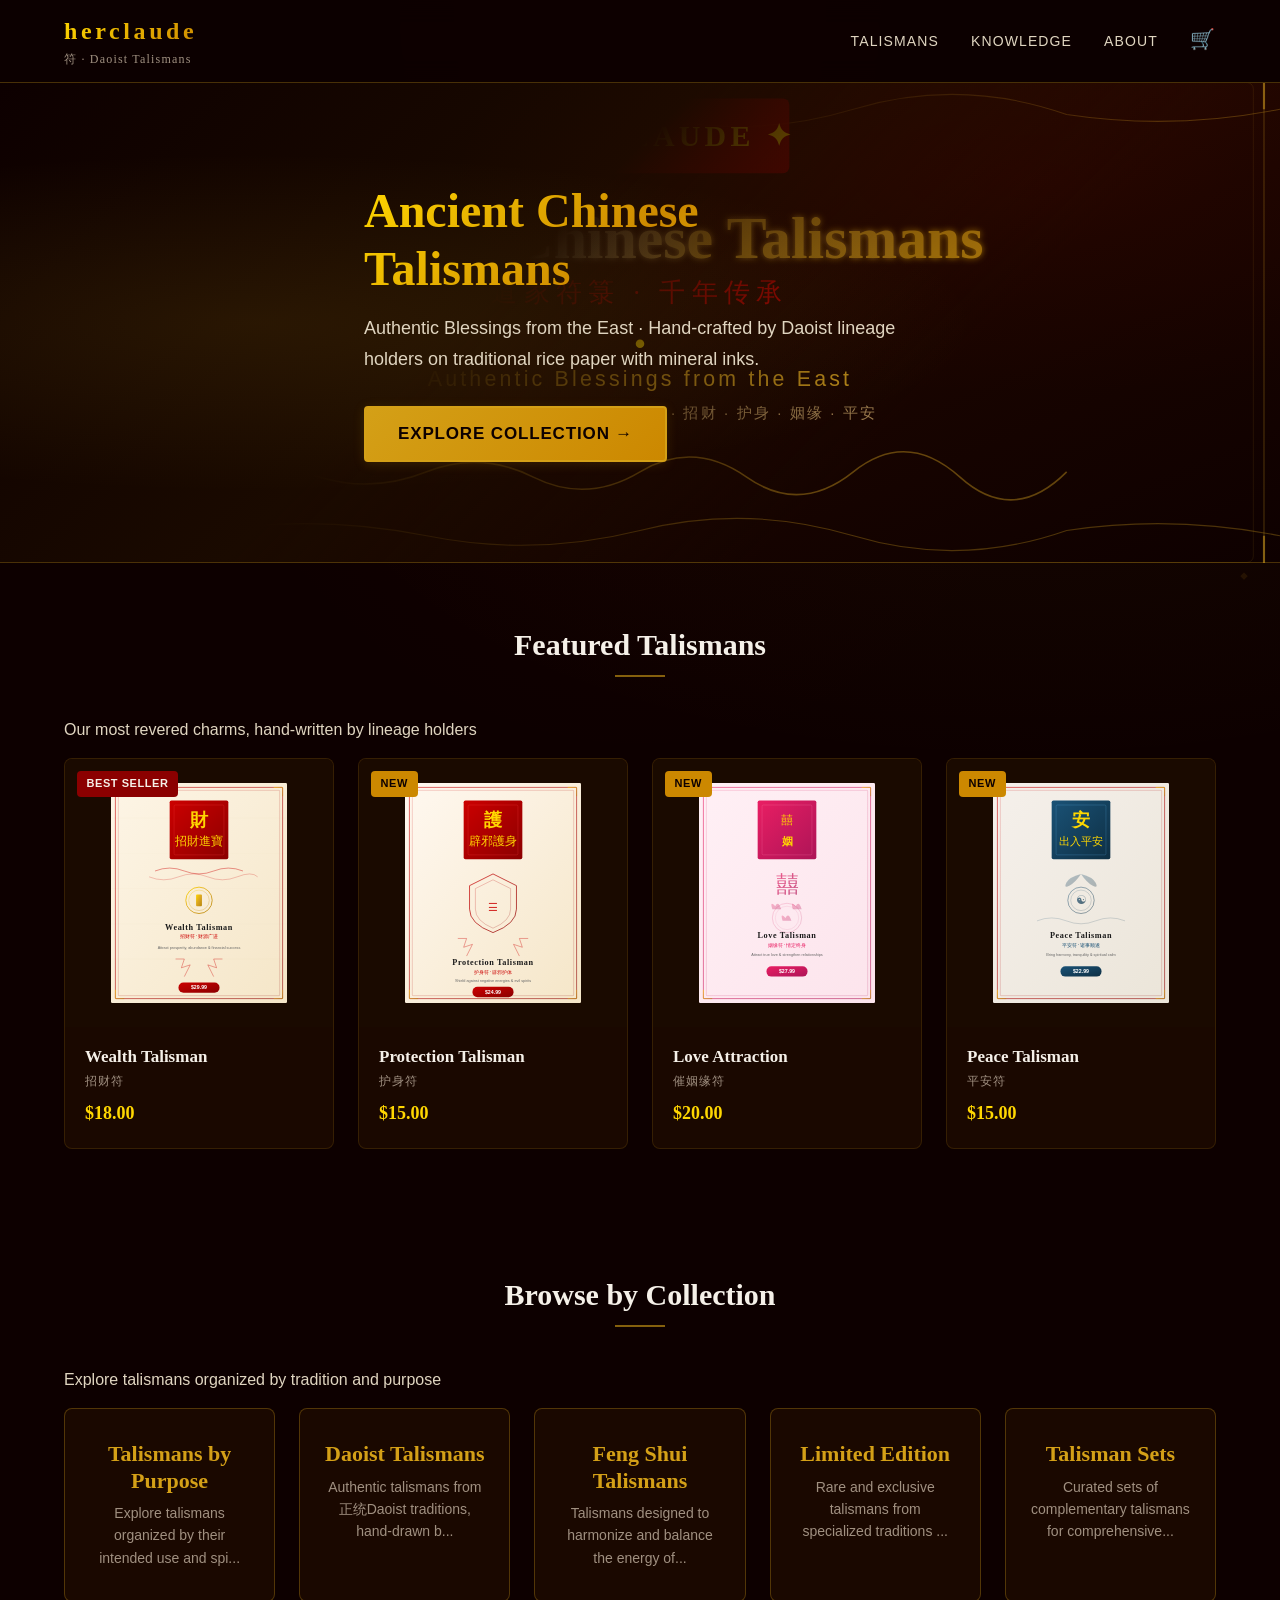
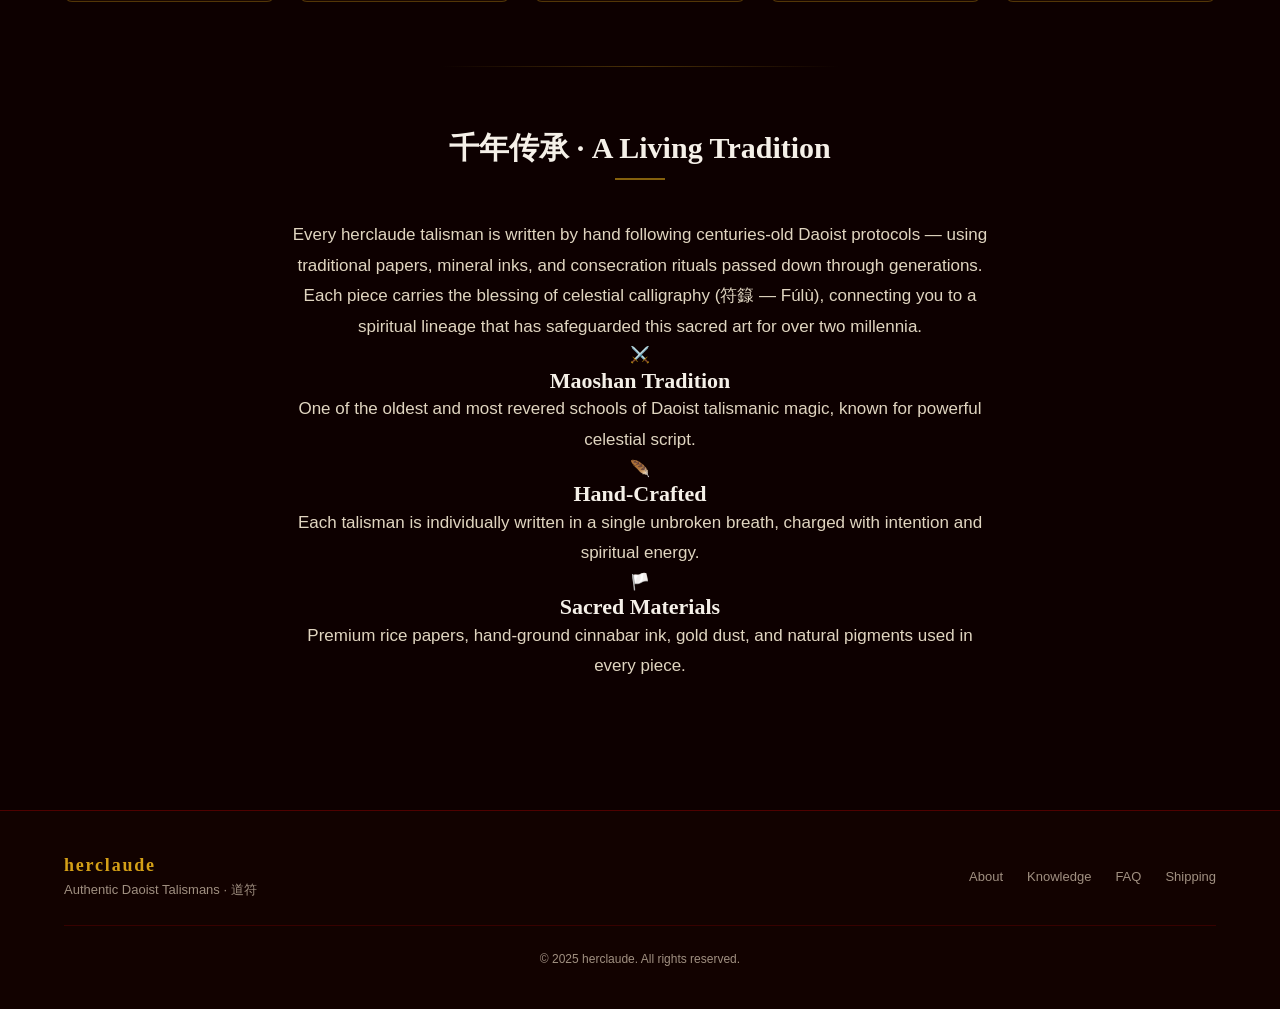
==== commit 868e1c24: "fix: add cache-busting v=2 to CSS links" ====
--- a/index.html
+++ b/index.html
@@ -31,7 +31,7 @@
   <link rel="canonical" href="https://herclaude.com/">
 
   <!-- Styles -->
-  <link rel="stylesheet" href="css/style.css">
+  <link rel="stylesheet" href="css/style.css?v=2">
 
   <!-- Structured Data: Organization + WebSite -->
   <script type="application/ld+json">
--- a/css/style.css
+++ b/css/style.css
@@ -517,8 +517,26 @@
 
 .collection-grid {
   display: grid;
-  grid-template-columns: repeat(auto-fill, minmax(250px, 1fr));
+  grid-template-columns: repeat(5, 1fr);
   gap: 1.5rem;
+}
+
+@media (max-width: 992px) {
+  .collection-grid {
+    grid-template-columns: repeat(3, 1fr);
+  }
+}
+
+@media (max-width: 768px) {
+  .collection-grid {
+    grid-template-columns: repeat(2, 1fr);
+  }
+}
+
+@media (max-width: 480px) {
+  .collection-grid {
+    grid-template-columns: 1fr;
+  }
 }
 
 .collection-card {
@@ -2558,7 +2576,7 @@
   }
 
   .collection-grid {
-    grid-template-columns: repeat(auto-fill, minmax(160px, 1fr));
+    grid-template-columns: repeat(2, 1fr);
     gap: 1rem;
   }
 
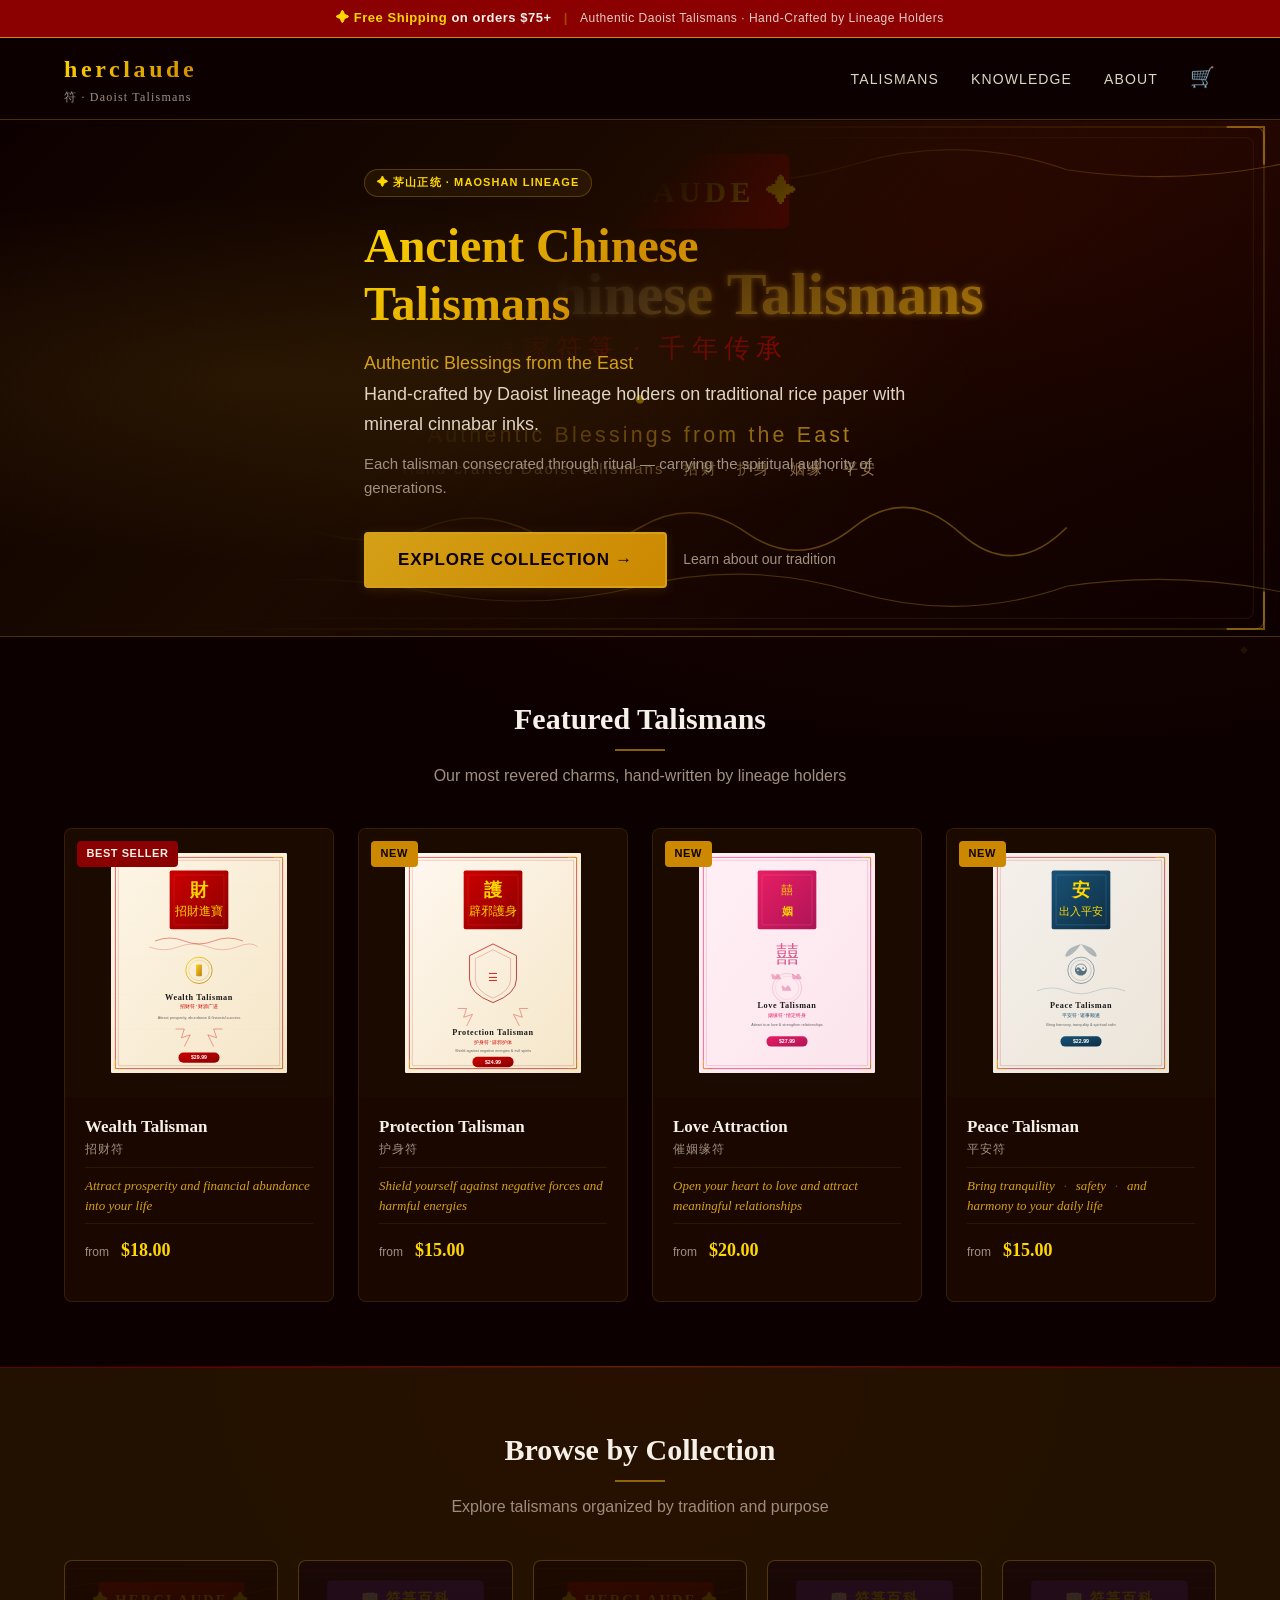
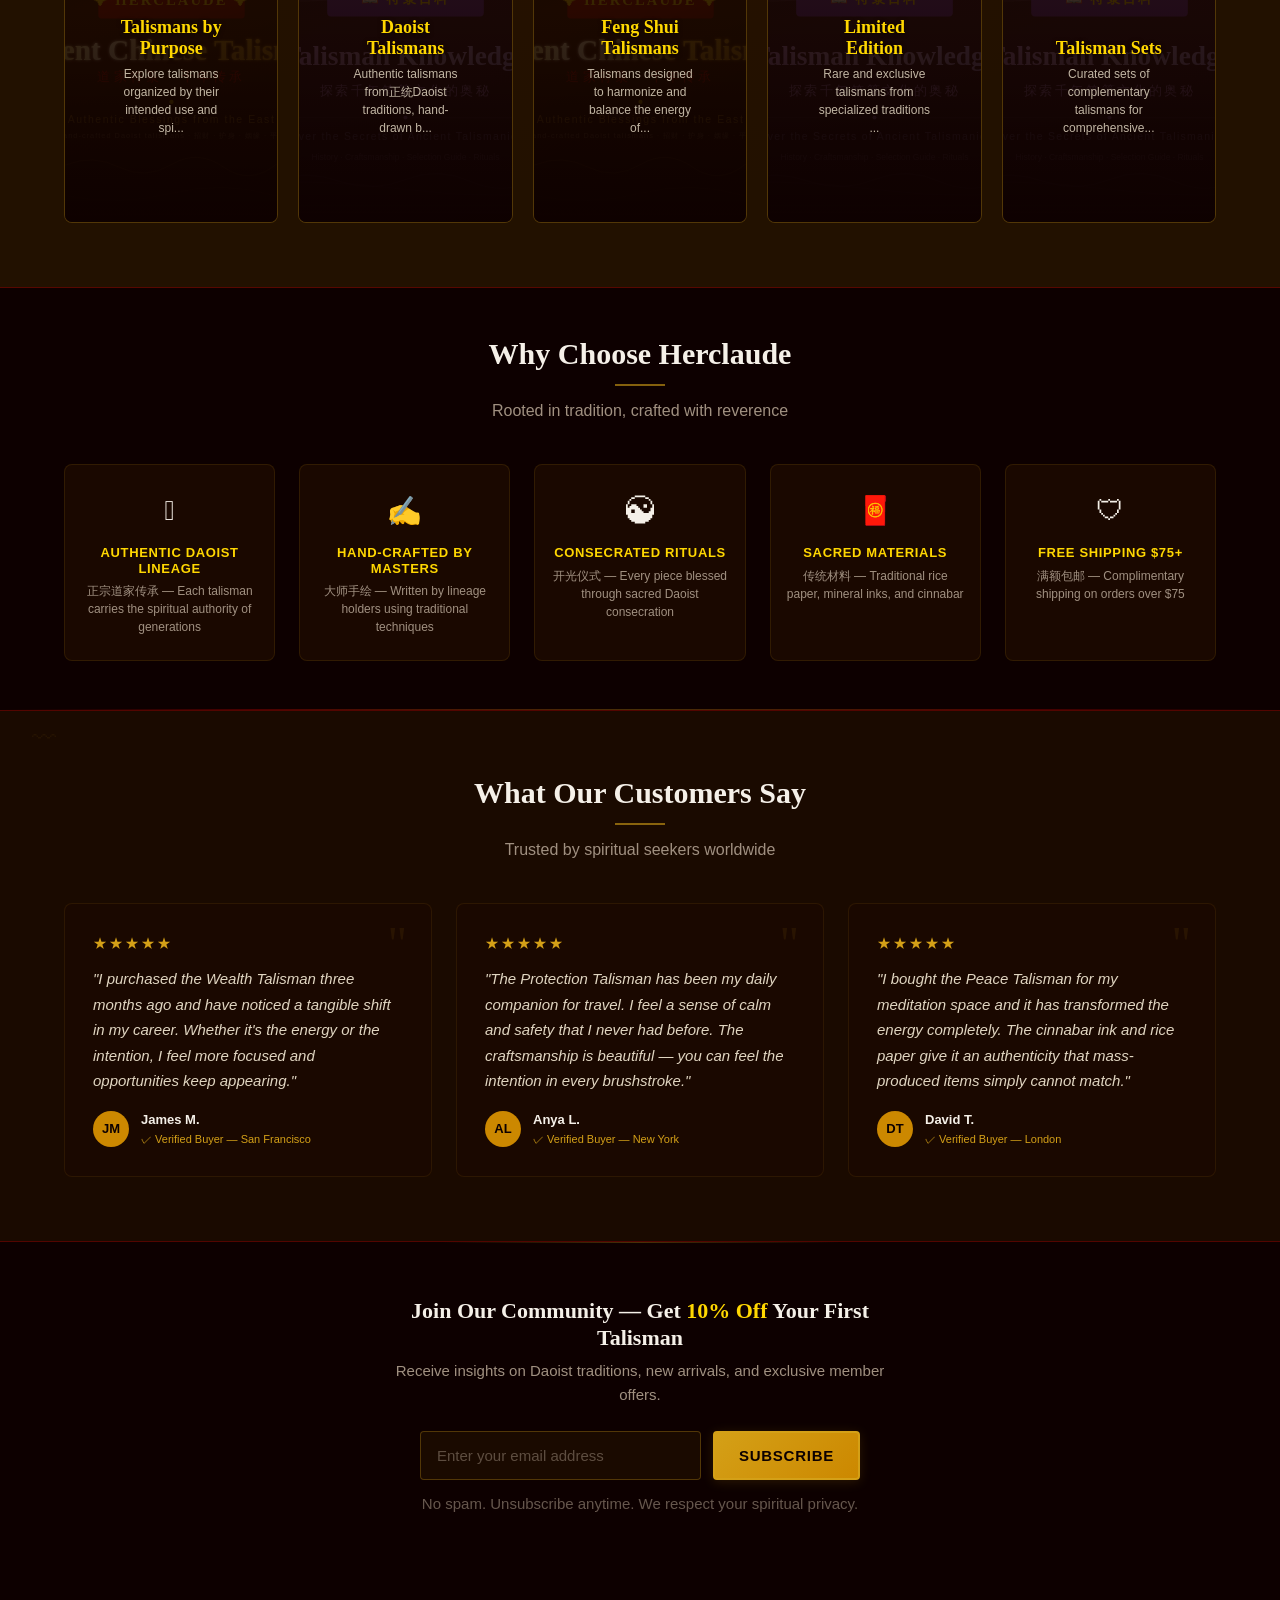
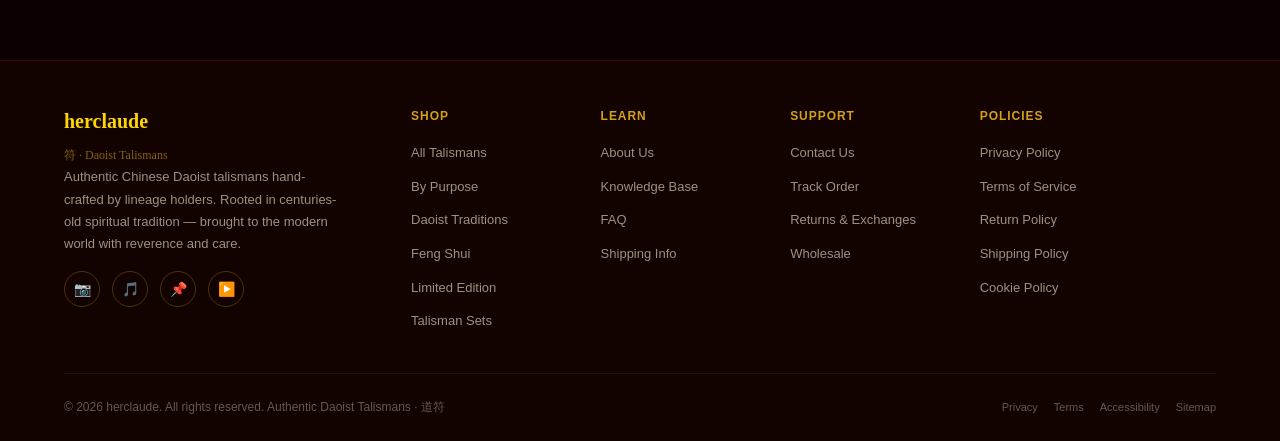
==== commit 28d30d31: "feat: homepage redesign — 8 modules (promo, hero, brief, collection v2, trust, reviews, newsletter, " ====
--- a/index.html
+++ b/index.html
@@ -62,6 +62,17 @@
   <script src="js/router.js" defer></script>
 </head>
 <body>
+
+  <!-- ===== PROMO BAR (Module 1) ===== -->
+  <div class="promo-bar">
+    <div class="container">
+      <p>
+        <span class="promo-highlight">✦ Free Shipping</span> on orders $75+
+        <span class="promo-sep">|</span>
+        <span class="promo-sub">Authentic Daoist Talismans · Hand-Crafted by Lineage Holders</span>
+      </p>
+    </div>
+  </div>
 
   <!-- ===== HEADER ===== -->
   <header class="site-header" role="banner">
@@ -89,19 +100,29 @@
   <!-- ===== MAIN CONTENT ===== -->
   <main id="main-content" role="main">
 
-    <!-- ===== Hero Banner ===== -->
+    <!-- ===== MODULE 2: Hero Banner (Enhanced) ===== -->
     <section class="hero" aria-label="Welcome banner">
       <div class="container hero-content">
+        <span class="hero-tag">✦ 茅山正统 · Maoshan Lineage</span>
         <h1>Ancient Chinese Talismans</h1>
-        <p class="hero-subtitle">Authentic Blessings from the East &middot; Hand-crafted by Daoist lineage holders on traditional rice paper with mineral inks.</p>
-        <a href="products.html" class="btn btn-primary btn-lg hero-cta">Explore Collection &rarr;</a>
-      </div>
-    </section>
-
-    <!-- ===== Featured Products ===== -->
-    <section class="featured-collections" aria-labelledby="featured-heading">
+        <p class="hero-sub">
+          <span class="hero-sub-em">Authentic Blessings from the East</span><br>
+          Hand-crafted by Daoist lineage holders on traditional rice paper with mineral cinnabar inks.
+        </p>
+        <p class="hero-brief">
+          Each talisman consecrated through ritual — carrying the spiritual authority of generations.
+        </p>
+        <div class="hero-actions">
+          <a href="products.html" class="btn btn-primary btn-lg">Explore Collection &rarr;</a>
+          <a href="about.html" class="hero-link">Learn about our tradition</a>
+        </div>
+      </div>
+    </section>
+
+    <!-- ===== MODULE 3: Featured Talismans (with brief) ===== -->
+    <section class="featured-section" aria-labelledby="featured-heading">
       <div class="container">
-        <h2 id="featured-heading">Featured Talismans</h2>
+        <h2 class="section-title" id="featured-heading">Featured Talismans</h2>
         <p class="section-subtitle">Our most revered charms, hand-written by lineage holders</p>
         <div class="product-grid" id="featured-products-grid">
           <!-- product cards rendered by JS -->
@@ -109,10 +130,12 @@
       </div>
     </section>
 
-    <!-- ===== Collections Categories ===== -->
-    <section class="bestsellers" aria-labelledby="collections-heading-2">
+    <hr class="section-divider">
+
+    <!-- ===== MODULE 4: Browse by Collection (redesigned) ===== -->
+    <section class="collection-section" aria-labelledby="collections-heading">
       <div class="container">
-        <h2 id="collections-heading-2">Browse by Collection</h2>
+        <h2 class="section-title" id="collections-heading">Browse by Collection</h2>
         <p class="section-subtitle">Explore talismans organized by tradition and purpose</p>
         <div class="collection-grid" id="collection-grid">
           <!-- collection cards rendered by JS -->
@@ -120,49 +143,184 @@
       </div>
     </section>
 
-    <!-- ===== Brand Philosophy ===== -->
-    <section class="brand-philosophy" aria-labelledby="philosophy-heading">
+    <!-- ===== MODULE 5: Trust Badges ===== -->
+    <section class="trust-section" aria-labelledby="trust-heading">
       <div class="container">
-        <h2 id="philosophy-heading">&#x5343;&#x5E74;&#x4F20;&#x627F; &middot; A Living Tradition</h2>
-        <p>Every herclaude talisman is written by hand following centuries-old Daoist protocols &mdash; using traditional papers, mineral inks, and consecration rituals passed down through generations. Each piece carries the blessing of celestial calligraphy (符籙 &mdash; Fúlù), connecting you to a spiritual lineage that has safeguarded this sacred art for over two millennia.</p>
-        <div class="philosophy-values">
-          <div class="value-item">
-            <span class="value-icon">&#x2694;&#xFE0F;</span>
-            <h3>Maoshan Tradition</h3>
-            <p>One of the oldest and most revered schools of Daoist talismanic magic, known for powerful celestial script.</p>
-          </div>
-          <div class="value-item">
-            <span class="value-icon">&#x1FAB6;</span>
-            <h3>Hand-Crafted</h3>
-            <p>Each talisman is individually written in a single unbroken breath, charged with intention and spiritual energy.</p>
-          </div>
-          <div class="value-item">
-            <span class="value-icon">&#x1F3F3;&#xFE0F;</span>
-            <h3>Sacred Materials</h3>
-            <p>Premium rice papers, hand-ground cinnabar ink, gold dust, and natural pigments used in every piece.</p>
-          </div>
+        <h2 class="section-title" id="trust-heading">Why Choose Herclaude</h2>
+        <p class="section-subtitle">Rooted in tradition, crafted with reverence</p>
+        <div class="trust-grid">
+
+          <div class="trust-item">
+            <span class="trust-icon">&#x1FAED;</span>
+            <h4>Authentic Daoist Lineage</h4>
+            <p>&#x6B63;&#x5B97;&#x9053;&#x5BB6;&#x4F20;&#x627F; — Each talisman carries the spiritual authority of generations</p>
+          </div>
+
+          <div class="trust-item">
+            <span class="trust-icon">&#x270D;&#xFE0F;</span>
+            <h4>Hand-Crafted by Masters</h4>
+            <p>&#x5927;&#x5E08;&#x624B;&#x7ED8; — Written by lineage holders using traditional techniques</p>
+          </div>
+
+          <div class="trust-item">
+            <span class="trust-icon">&#x262F;</span>
+            <h4>Consecrated Rituals</h4>
+            <p>&#x5F00;&#x5149;&#x4EEA;&#x5F0F; — Every piece blessed through sacred Daoist consecration</p>
+          </div>
+
+          <div class="trust-item">
+            <span class="trust-icon">&#x1F9E7;</span>
+            <h4>Sacred Materials</h4>
+            <p>&#x4F20;&#x7EDF;&#x6750;&#x6599; — Traditional rice paper, mineral inks, and cinnabar</p>
+          </div>
+
+          <div class="trust-item">
+            <span class="trust-icon">&#x1F6E1;</span>
+            <h4>Free Shipping $75+</h4>
+            <p>&#x6EE1;&#x989D;&#x5305;&#x90AE; — Complimentary shipping on orders over $75</p>
+          </div>
+
+        </div>
+      </div>
+    </section>
+
+    <hr class="section-divider">
+
+    <!-- ===== MODULE 6: Customer Reviews ===== -->
+    <section class="reviews-section" aria-labelledby="reviews-heading">
+      <div class="container">
+        <h2 class="section-title" id="reviews-heading">What Our Customers Say</h2>
+        <p class="section-subtitle">Trusted by spiritual seekers worldwide</p>
+        <div class="reviews-grid">
+
+          <div class="review-card">
+            <div class="review-stars">&#x2605;&#x2605;&#x2605;&#x2605;&#x2605;</div>
+            <p class="review-text">"I purchased the Wealth Talisman three months ago and have noticed a tangible shift in my career. Whether it's the energy or the intention, I feel more focused and opportunities keep appearing."</p>
+            <div class="review-author">
+              <div class="review-avatar">JM</div>
+              <div class="review-author-info">
+                <div class="author-name">James M.</div>
+                <div class="author-verified">&#x2713; Verified Buyer — San Francisco</div>
+              </div>
+            </div>
+          </div>
+
+          <div class="review-card">
+            <div class="review-stars">&#x2605;&#x2605;&#x2605;&#x2605;&#x2605;</div>
+            <p class="review-text">"The Protection Talisman has been my daily companion for travel. I feel a sense of calm and safety that I never had before. The craftsmanship is beautiful — you can feel the intention in every brushstroke."</p>
+            <div class="review-author">
+              <div class="review-avatar">AL</div>
+              <div class="review-author-info">
+                <div class="author-name">Anya L.</div>
+                <div class="author-verified">&#x2713; Verified Buyer — New York</div>
+              </div>
+            </div>
+          </div>
+
+          <div class="review-card">
+            <div class="review-stars">&#x2605;&#x2605;&#x2605;&#x2605;&#x2605;</div>
+            <p class="review-text">"I bought the Peace Talisman for my meditation space and it has transformed the energy completely. The cinnabar ink and rice paper give it an authenticity that mass-produced items simply cannot match."</p>
+            <div class="review-author">
+              <div class="review-avatar">DT</div>
+              <div class="review-author-info">
+                <div class="author-name">David T.</div>
+                <div class="author-verified">&#x2713; Verified Buyer — London</div>
+              </div>
+            </div>
+          </div>
+
+        </div>
+      </div>
+    </section>
+
+    <!-- ===== MODULE 7: Newsletter ===== -->
+    <section class="newsletter-section">
+      <div class="container">
+        <div class="newsletter-inner">
+          <h2>Join Our Community — Get <span class="highlight">10% Off</span> Your First Talisman</h2>
+          <p>Receive insights on Daoist traditions, new arrivals, and exclusive member offers.</p>
+          <form class="newsletter-form">
+            <input type="email" placeholder="Enter your email address" required>
+            <button type="submit" class="btn btn-primary">Subscribe</button>
+          </form>
+          <p class="newsletter-note">No spam. Unsubscribe anytime. We respect your spiritual privacy.</p>
         </div>
       </div>
     </section>
 
   </main>
 
-  <!-- ===== FOOTER ===== -->
+  <!-- ===== MODULE 8: Footer (v2 — 5-column grid) ===== -->
   <footer class="site-footer" role="contentinfo">
-    <div class="container footer-inner">
-      <div class="footer-brand">
-        <strong>herclaude</strong>
-        <p>Authentic Daoist Talismans &middot; 道符</p>
-      </div>
-      <nav class="footer-nav" aria-label="Footer navigation">
-        <ul>
-          <li><a href="about.html">About</a></li>
-          <li><a href="knowledge.html">Knowledge</a></li>
-          <li><a href="about.html#faq">FAQ</a></li>
-          <li><a href="about.html#shipping">Shipping</a></li>
-        </ul>
-      </nav>
-      <p class="footer-copy">&copy; 2025 herclaude. All rights reserved.</p>
+    <div class="container">
+      <div class="footer-grid">
+
+        <div class="footer-brand">
+          <h3>herclaude</h3>
+          <span class="brand-sub">&#x7B26; &middot; Daoist Talismans</span>
+          <p>Authentic Chinese Daoist talismans hand-crafted by lineage holders. Rooted in centuries-old spiritual tradition — brought to the modern world with reverence and care.</p>
+          <div class="footer-social">
+            <a href="#" aria-label="Instagram">&#x1F4F7;</a>
+            <a href="#" aria-label="TikTok">&#x1F3B5;</a>
+            <a href="#" aria-label="Pinterest">&#x1F4CC;</a>
+            <a href="#" aria-label="YouTube">&#x25B6;&#xFE0F;</a>
+          </div>
+        </div>
+
+        <div class="footer-col">
+          <h4>Shop</h4>
+          <ul>
+            <li><a href="products.html">All Talismans</a></li>
+            <li><a href="products.html?collection=by-purpose">By Purpose</a></li>
+            <li><a href="products.html?collection=daoist">Daoist Traditions</a></li>
+            <li><a href="products.html?collection=feng-shui">Feng Shui</a></li>
+            <li><a href="products.html?collection=limited">Limited Edition</a></li>
+            <li><a href="products.html?collection=sets">Talisman Sets</a></li>
+          </ul>
+        </div>
+
+        <div class="footer-col">
+          <h4>Learn</h4>
+          <ul>
+            <li><a href="about.html">About Us</a></li>
+            <li><a href="knowledge.html">Knowledge Base</a></li>
+            <li><a href="about.html#faq">FAQ</a></li>
+            <li><a href="about.html#shipping">Shipping Info</a></li>
+          </ul>
+        </div>
+
+        <div class="footer-col">
+          <h4>Support</h4>
+          <ul>
+            <li><a href="about.html">Contact Us</a></li>
+            <li><a href="cart.html">Track Order</a></li>
+            <li><a href="about.html#shipping">Returns &amp; Exchanges</a></li>
+            <li><a href="about.html#faq">Wholesale</a></li>
+          </ul>
+        </div>
+
+        <div class="footer-col">
+          <h4>Policies</h4>
+          <ul>
+            <li><a href="#">Privacy Policy</a></li>
+            <li><a href="#">Terms of Service</a></li>
+            <li><a href="#">Return Policy</a></li>
+            <li><a href="#">Shipping Policy</a></li>
+            <li><a href="#">Cookie Policy</a></li>
+          </ul>
+        </div>
+
+      </div>
+
+      <div class="footer-bottom">
+        <p>&copy; 2026 herclaude. All rights reserved. Authentic Daoist Talismans &middot; &#x9053;&#x7B26;</p>
+        <div class="footer-bottom-links">
+          <a href="#">Privacy</a>
+          <a href="#">Terms</a>
+          <a href="#">Accessibility</a>
+          <a href="#">Sitemap</a>
+        </div>
+      </div>
     </div>
   </footer>
 
@@ -174,7 +332,7 @@
     // --- Init Cart ---
     if (typeof Cart !== 'undefined') { Cart.init(); }
 
-    // --- Render Featured Products ---
+    // --- Render Featured Products (with brief) ---
     var grid = document.getElementById('featured-products-grid');
     if (grid && typeof products !== 'undefined') {
       // Show 4 products: first 4 or filter bestsellers
@@ -194,17 +352,26 @@
         card.setAttribute('data-product-id', product.id);
 
         var hasBestseller = product.tags && product.tags.indexOf('bestseller') !== -1;
+        var tagClass = hasBestseller ? 'tag-bestseller' : 'tag-new';
         var tagText = hasBestseller ? 'Best Seller' : 'New';
+
+        // Split brief by comma or full-stop into segments joined by " · "
+        var briefHtml = '';
+        if (product.brief) {
+          var segments = product.brief.split(/[,.]\s*/).filter(function(s) { return s.trim(); });
+          briefHtml = segments.join(' <span class="brief-dot">&middot;</span> ');
+        }
 
         card.innerHTML =
           '<div class="product-card-image">' +
-            '<span class="product-card-tag product-card-tag--' + (hasBestseller ? 'bestseller' : 'new') + '">' + tagText + '</span>' +
+            '<span class="product-card-tag ' + tagClass + '">' + tagText + '</span>' +
             '<img src="' + product.image + '" alt="' + product.title + '" loading="' + (idx < 2 ? 'eager' : 'lazy') + '">' +
           '</div>' +
           '<div class="product-card-body">' +
             '<h3>' + product.title + '</h3>' +
-            '<span class="product-card-collection">' + (product.title_cn || '') + '</span>' +
-            '<div class="product-card-price">$' + Number(product.price).toFixed(2) +
+            '<span class="product-name-cn">' + (product.title_cn || '') + '</span>' +
+            (briefHtml ? '<div class="product-brief">' + briefHtml + '</div>' : '') +
+            '<div class="product-price"><span class="price-from">from </span>$' + Number(product.price).toFixed(2) +
               (product.compare_at_price ? ' <span class="price-compare">$' + Number(product.compare_at_price).toFixed(2) + '</span>' : '') +
             '</div>' +
           '</div>';
@@ -244,7 +411,7 @@
       }
     }
 
-    // --- Render Collections ---
+    // --- Render Collections (with bg images) ---
     var collGrid = document.getElementById('collection-grid');
     if (collGrid && typeof collections !== 'undefined') {
       collections.forEach(function(coll) {
@@ -257,9 +424,17 @@
           description = description.substring(0, 57) + '...';
         }
 
+        var bgImage = coll.image || '';
+        var bgStyle = bgImage ? ' style="background-image:url(' + bgImage + ')"' : '';
+
         card.innerHTML =
-          '<h3>' + coll.name + '</h3>' +
-          '<p>' + description + '</p>';
+          '<div class="card-bg"' + bgStyle + '></div>' +
+          '<div class="card-overlay"></div>' +
+          '<div class="card-content">' +
+            '<h3>' + coll.name + '</h3>' +
+            '<p class="card-desc">' + description + '</p>' +
+            '<span class="card-arrow">&rarr; Browse</span>' +
+          '</div>';
 
         collGrid.appendChild(card);
       });
--- a/css/style.css
+++ b/css/style.css
@@ -2704,3 +2704,703 @@
     gap: 0.75rem;
   }
 }
+
+/* ==================================================================
+   HOMEPAGE REDESIGN v2 — 8 New Modules (appended from UI designer mockup)
+   ================================================================== */
+
+/* --- Module 1: Promo Bar --- */
+.promo-bar {
+  background: var(--red);
+  padding: 0.5rem 0;
+  text-align: center;
+  position: relative;
+  z-index: 100;
+  border-bottom: 1px solid var(--gold-dark);
+}
+.promo-bar p {
+  margin: 0;
+  font-size: 0.8125rem;
+  font-weight: 600;
+  color: var(--text);
+  letter-spacing: 0.04em;
+}
+.promo-bar .promo-highlight {
+  color: var(--gold-light);
+}
+.promo-bar .promo-sep {
+  color: var(--gold-dark);
+  margin: 0 0.5rem;
+  opacity: 0.5;
+}
+.promo-bar .promo-sub {
+  font-weight: 400;
+  opacity: 0.85;
+  font-size: 0.75rem;
+}
+
+/* --- Module 2: Hero Enhanced --- */
+.hero-tag {
+  display: inline-block;
+  padding: 0.25rem 0.75rem;
+  font-size: 0.6875rem;
+  font-weight: 700;
+  text-transform: uppercase;
+  letter-spacing: 0.1em;
+  color: var(--gold-light);
+  border: 1px solid var(--border-gold);
+  border-radius: 999px;
+  margin-bottom: 1.25rem;
+  background: rgba(212, 160, 23, 0.08);
+}
+.hero-content .hero-sub {
+  font-size: 1.125rem;
+  color: var(--text-muted);
+  margin-bottom: 0.75rem;
+  line-height: 1.7;
+}
+.hero-content .hero-sub-em {
+  color: var(--gold);
+}
+.hero-content .hero-brief {
+  font-size: 0.9375rem;
+  color: var(--text-dim);
+  margin-bottom: 2rem;
+  line-height: 1.6;
+}
+.hero-actions {
+  display: flex;
+  gap: 1rem;
+  align-items: center;
+  flex-wrap: wrap;
+}
+.hero-actions .btn {
+  animation: glowPulse 3s ease-in-out infinite;
+}
+.hero-actions .hero-link {
+  font-size: 0.875rem;
+  color: var(--text-dim);
+  border-bottom: 1px solid transparent;
+  transition: all var(--transition);
+}
+.hero-actions .hero-link:hover {
+  color: var(--gold-light);
+  border-bottom-color: var(--gold);
+}
+
+@keyframes glowPulse {
+  0%, 100% { box-shadow: 0 0 12px rgba(212, 160, 23, 0.2); }
+  50%      { box-shadow: 0 0 24px rgba(212, 160, 23, 0.4); }
+}
+
+/* --- Module 3: Featured Products with Brief --- */
+.featured-section {
+  padding: 4rem 0;
+  position: relative;
+}
+.featured-section::before {
+  content: '◆';
+  position: absolute;
+  top: 0.5rem;
+  right: 2rem;
+  font-size: 0.5rem;
+  color: var(--gold);
+  opacity: 0.1;
+  pointer-events: none;
+}
+.product-grid {
+  display: grid;
+  grid-template-columns: repeat(4, 1fr);
+  gap: 1.5rem;
+}
+.product-card {
+  background: var(--bg-card);
+  border: 1px solid rgba(212, 160, 23, 0.15);
+  border-radius: var(--radius-md);
+  overflow: hidden;
+  transition: all var(--transition);
+  display: flex;
+  flex-direction: column;
+  cursor: pointer;
+}
+.product-card:hover {
+  border-color: var(--gold);
+  box-shadow: var(--shadow-gold), inset 0 0 30px rgba(212, 160, 23, 0.03);
+  transform: translateY(-4px);
+}
+.product-card-image {
+  position: relative;
+  overflow: hidden;
+  aspect-ratio: 1 / 1;
+  background: var(--bg-mid);
+  display: flex;
+  align-items: center;
+  justify-content: center;
+}
+.product-card-image img {
+  width: 100%;
+  height: 100%;
+  object-fit: contain;
+  padding: 1.5rem;
+  transition: transform 0.5s ease;
+}
+.product-card:hover .product-card-image img {
+  transform: scale(1.08);
+}
+.product-card-image::after {
+  content: '';
+  position: absolute;
+  inset: 0;
+  background: radial-gradient(circle, var(--gold) 0%, transparent 70%);
+  opacity: 0;
+  transition: opacity 0.6s ease;
+  pointer-events: none;
+}
+.product-card:hover .product-card-image::after {
+  opacity: 0.04;
+}
+.product-card-tag {
+  position: absolute;
+  top: 0.75rem;
+  left: 0.75rem;
+  padding: 0.25rem 0.6rem;
+  font-size: 0.6875rem;
+  font-weight: 700;
+  text-transform: uppercase;
+  letter-spacing: 0.05em;
+  border-radius: var(--radius-sm);
+  z-index: 1;
+}
+.tag-bestseller {
+  background: var(--red);
+  color: var(--text);
+}
+.tag-new {
+  background: var(--gold-dark);
+  color: var(--bg-deep);
+}
+.product-card-body {
+  padding: 1.25rem;
+  flex: 1;
+  display: flex;
+  flex-direction: column;
+}
+.product-card-body h3 {
+  font-size: 1.0625rem;
+  margin-bottom: 0.15rem;
+  color: var(--text);
+}
+.product-card-body .product-name-cn {
+  font-size: 0.75rem;
+  color: var(--text-dim);
+  text-transform: uppercase;
+  letter-spacing: 0.08em;
+  margin-bottom: 0.5rem;
+}
+/* NEW: brief/tagline on product cards */
+.product-card-body .product-brief {
+  font-size: 0.8125rem;
+  color: var(--gold);
+  font-family: var(--font-serif);
+  font-style: italic;
+  line-height: 1.5;
+  margin-bottom: 0.75rem;
+  padding: 0.5rem 0;
+  border-top: 1px solid rgba(212, 160, 23, 0.1);
+  border-bottom: 1px solid rgba(212, 160, 23, 0.1);
+}
+.product-card-body .product-brief .brief-dot {
+  color: var(--gold-dark);
+  margin: 0 0.35rem;
+  opacity: 0.5;
+}
+.product-card-body .product-price {
+  font-family: var(--font-serif);
+  font-size: 1.125rem;
+  font-weight: 700;
+  color: var(--gold-light);
+  margin-top: auto;
+}
+.product-card-body .product-price .price-from {
+  font-size: 0.75rem;
+  font-weight: 400;
+  color: var(--text-dim);
+  font-family: var(--font-sans);
+}
+
+/* --- Module 4: Browse by Collection (redesign with bg images) --- */
+.collection-section {
+  padding: 4rem 0;
+  background: var(--bg-surface);
+  border-top: 1px solid var(--border-red);
+  border-bottom: 1px solid var(--border-red);
+  position: relative;
+}
+.collection-section::before {
+  content: '';
+  position: absolute;
+  inset: 0;
+  background: radial-gradient(ellipse at 50% 0%, rgba(139, 0, 0, 0.05) 0%, transparent 60%);
+  pointer-events: none;
+}
+.collection-grid {
+  display: grid;
+  grid-template-columns: repeat(5, 1fr);
+  gap: 1.25rem;
+}
+.collection-card {
+  position: relative;
+  border-radius: var(--radius-md);
+  overflow: hidden;
+  min-height: 240px;
+  cursor: pointer;
+  border: 1px solid var(--border-gold);
+  background: var(--bg-mid);
+  transition: all var(--transition);
+  display: flex;
+  align-items: flex-end;
+}
+.collection-card:hover {
+  transform: translateY(-6px);
+  border-color: var(--gold);
+  box-shadow: var(--shadow-gold), 0 8px 30px rgba(0,0,0,0.4);
+}
+.collection-card .card-bg {
+  position: absolute;
+  inset: 0;
+  background-size: cover;
+  background-position: center 30%;
+  opacity: 0.15;
+  transition: opacity 0.5s ease, transform 0.5s ease;
+}
+.collection-card:hover .card-bg {
+  opacity: 0.25;
+  transform: scale(1.05);
+}
+.collection-card .card-overlay {
+  position: absolute;
+  inset: 0;
+  background: linear-gradient(
+    0deg,
+    rgba(13, 0, 0, 0.9) 0%,
+    rgba(13, 0, 0, 0.6) 35%,
+    rgba(13, 0, 0, 0.2) 70%,
+    transparent 100%
+  );
+  transition: opacity var(--transition);
+}
+.collection-card:hover .card-overlay {
+  opacity: 0.85;
+}
+.collection-card .card-content {
+  position: relative;
+  z-index: 2;
+  padding: 1.5rem;
+  width: 100%;
+}
+.collection-card .card-content h3 {
+  font-size: 1.125rem;
+  color: var(--gold-light);
+  margin-bottom: 0.35rem;
+  text-shadow: 0 1px 4px rgba(0,0,0,0.6);
+}
+.collection-card .card-content .card-desc {
+  font-size: 0.75rem;
+  color: var(--text-muted);
+  line-height: 1.5;
+  margin-bottom: 0;
+  opacity: 0.85;
+}
+.collection-card .card-arrow {
+  display: inline-block;
+  margin-top: 0.5rem;
+  font-size: 0.75rem;
+  color: var(--gold);
+  opacity: 0;
+  transform: translateX(-8px);
+  transition: all var(--transition);
+}
+.collection-card:hover .card-arrow {
+  opacity: 1;
+  transform: translateX(0);
+}
+
+/* --- Module 5: Trust Badges --- */
+.trust-section {
+  padding: 3rem 0;
+  text-align: center;
+}
+.trust-grid {
+  display: grid;
+  grid-template-columns: repeat(5, 1fr);
+  gap: 1.5rem;
+}
+.trust-item {
+  padding: 1.5rem 1rem;
+  border: 1px solid rgba(212, 160, 23, 0.12);
+  border-radius: var(--radius-md);
+  background: var(--bg-card);
+  transition: all var(--transition);
+}
+.trust-item:hover {
+  border-color: var(--border-gold);
+  background: rgba(212, 160, 23, 0.05);
+  transform: translateY(-2px);
+}
+.trust-icon {
+  font-size: 1.75rem;
+  margin-bottom: 0.75rem;
+  display: block;
+}
+.trust-item h4 {
+  font-family: var(--font-sans);
+  font-size: 0.8125rem;
+  font-weight: 700;
+  color: var(--gold-light);
+  text-transform: uppercase;
+  letter-spacing: 0.05em;
+  margin-bottom: 0.35rem;
+}
+.trust-item p {
+  font-size: 0.75rem;
+  color: var(--text-dim);
+  line-height: 1.5;
+  margin: 0;
+}
+
+/* --- Module 6: Customer Reviews --- */
+.reviews-section {
+  padding: 4rem 0;
+  background: var(--bg-mid);
+  border-top: 1px solid var(--border-red);
+  border-bottom: 1px solid var(--border-red);
+  position: relative;
+}
+.reviews-section::before {
+  content: '〰';
+  position: absolute;
+  top: 0.5rem;
+  left: 2rem;
+  font-size: 1.5rem;
+  color: var(--gold);
+  opacity: 0.06;
+  pointer-events: none;
+}
+.reviews-grid {
+  display: grid;
+  grid-template-columns: repeat(3, 1fr);
+  gap: 1.5rem;
+}
+.review-card {
+  background: var(--bg-card);
+  border: 1px solid rgba(212, 160, 23, 0.1);
+  border-radius: var(--radius-md);
+  padding: 1.75rem;
+  transition: all var(--transition);
+  position: relative;
+}
+.review-card::before {
+  content: '"';
+  position: absolute;
+  top: 1rem;
+  right: 1.5rem;
+  font-size: 3rem;
+  font-family: var(--font-serif);
+  color: var(--gold);
+  opacity: 0.08;
+  line-height: 1;
+}
+.review-card:hover {
+  border-color: var(--border-gold);
+  box-shadow: var(--shadow-gold);
+  transform: translateY(-2px);
+}
+.review-stars {
+  color: var(--gold);
+  font-size: 0.875rem;
+  letter-spacing: 2px;
+  margin-bottom: 0.75rem;
+}
+.review-text {
+  font-size: 0.9375rem;
+  color: var(--text-muted);
+  line-height: 1.7;
+  margin-bottom: 1rem;
+  font-style: italic;
+}
+.review-author {
+  display: flex;
+  align-items: center;
+  gap: 0.75rem;
+}
+.review-avatar {
+  width: 36px;
+  height: 36px;
+  border-radius: 50%;
+  background: var(--gold-dark);
+  display: flex;
+  align-items: center;
+  justify-content: center;
+  font-size: 0.8125rem;
+  font-weight: 700;
+  color: var(--bg-deep);
+}
+.review-author-info .author-name {
+  font-size: 0.8125rem;
+  font-weight: 600;
+  color: var(--text);
+}
+.review-author-info .author-verified {
+  font-size: 0.6875rem;
+  color: var(--gold);
+}
+
+/* --- Module 7: Newsletter --- */
+.newsletter-section {
+  padding: 3.5rem 0;
+  text-align: center;
+  position: relative;
+}
+.newsletter-section::before {
+  content: '';
+  position: absolute;
+  top: 0;
+  left: 50%;
+  transform: translateX(-50%);
+  width: 80%;
+  max-width: 400px;
+  height: 1px;
+  background: linear-gradient(90deg, transparent, var(--border-gold), transparent);
+}
+.newsletter-inner {
+  max-width: 520px;
+  margin: 0 auto;
+}
+.newsletter-inner h2 {
+  font-size: 1.375rem;
+  margin-bottom: 0.5rem;
+}
+.newsletter-inner h2 .highlight {
+  color: var(--gold-light);
+}
+.newsletter-inner p {
+  font-size: 0.9375rem;
+  color: var(--text-dim);
+  margin-bottom: 1.5rem;
+}
+.newsletter-form {
+  display: flex;
+  gap: 0.75rem;
+  max-width: 440px;
+  margin: 0 auto;
+}
+.newsletter-form input[type="email"] {
+  flex: 1;
+  padding: 0.75rem 1rem;
+  font-family: var(--font-sans);
+  font-size: 0.9375rem;
+  color: var(--text);
+  background: var(--bg-mid);
+  border: 1px solid var(--border-gold);
+  border-radius: var(--radius-sm);
+  outline: none;
+  transition: all var(--transition);
+}
+.newsletter-form input[type="email"]::placeholder {
+  color: var(--text-dim);
+  opacity: 0.5;
+}
+.newsletter-form input[type="email"]:focus {
+  border-color: var(--gold-light);
+  box-shadow: 0 0 0 2px var(--gold-glow);
+}
+.newsletter-form .btn {
+  padding: 0.75rem 1.5rem;
+  white-space: nowrap;
+}
+.newsletter-note {
+  margin-top: 0.75rem;
+  font-size: 0.75rem;
+  color: var(--text-dim);
+  opacity: 0.6;
+}
+
+/* --- Module 8: Footer v2 (5-column grid) --- */
+.site-footer {
+  background: var(--bg-dark);
+  border-top: 1px solid var(--border-red);
+  padding: 3rem 0 1.5rem;
+}
+.footer-grid {
+  display: grid;
+  grid-template-columns: 2fr 1fr 1fr 1fr 1.5fr;
+  gap: 2rem;
+  margin-bottom: 2rem;
+}
+.footer-brand h3 {
+  font-size: 1.25rem;
+  color: var(--gold-light);
+  margin-bottom: 0.5rem;
+}
+.footer-brand p {
+  font-size: 0.8125rem;
+  color: var(--text-dim);
+  max-width: 280px;
+  line-height: 1.7;
+  margin-bottom: 1rem;
+}
+.footer-brand .brand-sub {
+  font-size: 0.75rem;
+  color: var(--gold);
+  opacity: 0.6;
+  font-family: var(--font-serif);
+}
+.footer-col h4 {
+  font-family: var(--font-sans);
+  font-size: 0.75rem;
+  font-weight: 700;
+  text-transform: uppercase;
+  letter-spacing: 0.08em;
+  color: var(--gold);
+  margin-bottom: 1rem;
+}
+.footer-col ul li {
+  margin-bottom: 0.5rem;
+}
+.footer-col ul li a {
+  font-size: 0.8125rem;
+  color: var(--text-dim);
+  transition: all var(--transition);
+}
+.footer-col ul li a:hover {
+  color: var(--gold-light);
+  padding-left: 3px;
+}
+.footer-social {
+  display: flex;
+  gap: 0.75rem;
+  margin-top: 0.5rem;
+}
+.footer-social a {
+  display: flex;
+  align-items: center;
+  justify-content: center;
+  width: 36px;
+  height: 36px;
+  border: 1px solid var(--border-gold);
+  border-radius: 50%;
+  font-size: 0.875rem;
+  transition: all var(--transition);
+}
+.footer-social a:hover {
+  border-color: var(--gold-light);
+  background: rgba(212, 160, 23, 0.1);
+  color: var(--gold-light);
+  transform: translateY(-2px);
+}
+.footer-bottom {
+  padding-top: 1.5rem;
+  border-top: 1px solid rgba(212, 160, 23, 0.1);
+  display: flex;
+  justify-content: space-between;
+  align-items: center;
+  flex-wrap: wrap;
+  gap: 0.75rem;
+}
+.footer-bottom p {
+  font-size: 0.75rem;
+  color: var(--text-dim);
+  margin: 0;
+  opacity: 0.6;
+}
+.footer-bottom-links {
+  display: flex;
+  gap: 1rem;
+}
+.footer-bottom-links a {
+  font-size: 0.6875rem;
+  color: var(--text-dim);
+  opacity: 0.6;
+  transition: all var(--transition);
+}
+.footer-bottom-links a:hover {
+  opacity: 1;
+  color: var(--gold);
+}
+
+/* --- Section Divider --- */
+.section-divider {
+  width: 100%;
+  height: 1px;
+  background: linear-gradient(90deg,
+    transparent 0%,
+    var(--border-red) 20%,
+    var(--border-gold) 50%,
+    var(--border-red) 80%,
+    transparent 100%
+  );
+  margin: 0;
+  border: none;
+}
+
+/* --- New Section Styles (section-title/subtitle) --- */
+.section-title {
+  text-align: center;
+  margin-bottom: 0.75rem;
+  position: relative;
+}
+.section-title::after {
+  content: '';
+  display: block;
+  width: 50px;
+  height: 2px;
+  background: var(--gold);
+  margin: 0.75rem auto 0;
+  opacity: 0.6;
+}
+.section-subtitle {
+  text-align: center;
+  color: var(--text-dim);
+  margin-bottom: 2.5rem;
+  font-size: 1rem;
+}
+
+/* --- Responsive: homepage redesign --- */
+@media (max-width: 1200px) {
+  .footer-grid {
+    grid-template-columns: 2fr 1fr 1fr;
+  }
+}
+
+@media (max-width: 992px) {
+  .product-grid { grid-template-columns: repeat(2, 1fr); }
+  .collection-grid { grid-template-columns: repeat(3, 1fr); }
+  .trust-grid { grid-template-columns: repeat(3, 1fr); }
+  .reviews-grid { grid-template-columns: 1fr; }
+  .footer-grid { grid-template-columns: 1fr 1fr; gap: 1.5rem; }
+  .hero { min-height: 400px; }
+  .hero-content h1 { font-size: 2.25rem; }
+}
+
+@media (max-width: 768px) {
+  h1 { font-size: 1.875rem; }
+  h2 { font-size: 1.5rem; }
+  .hero { min-height: 340px; }
+  .hero-content { text-align: center; padding: 2rem 1.5rem; }
+  .hero-content h1 { font-size: 1.75rem; }
+  .hero-actions { justify-content: center; }
+  .product-grid { grid-template-columns: repeat(2, 1fr); gap: 1rem; }
+  .collection-grid { grid-template-columns: repeat(2, 1fr); gap: 1rem; }
+  .trust-grid { grid-template-columns: repeat(2, 1fr); gap: 1rem; }
+  .newsletter-form { flex-direction: column; }
+  .newsletter-form .btn { width: 100%; }
+  .footer-grid { grid-template-columns: 1fr 1fr; }
+  .footer-bottom { flex-direction: column; text-align: center; }
+}
+
+@media (max-width: 480px) {
+  .product-grid { grid-template-columns: 1fr 1fr; gap: 0.75rem; }
+  .collection-grid { grid-template-columns: 1fr 1fr; gap: 0.75rem; }
+  .trust-grid { grid-template-columns: 1fr 1fr; gap: 0.75rem; }
+  .footer-grid { grid-template-columns: 1fr; }
+}
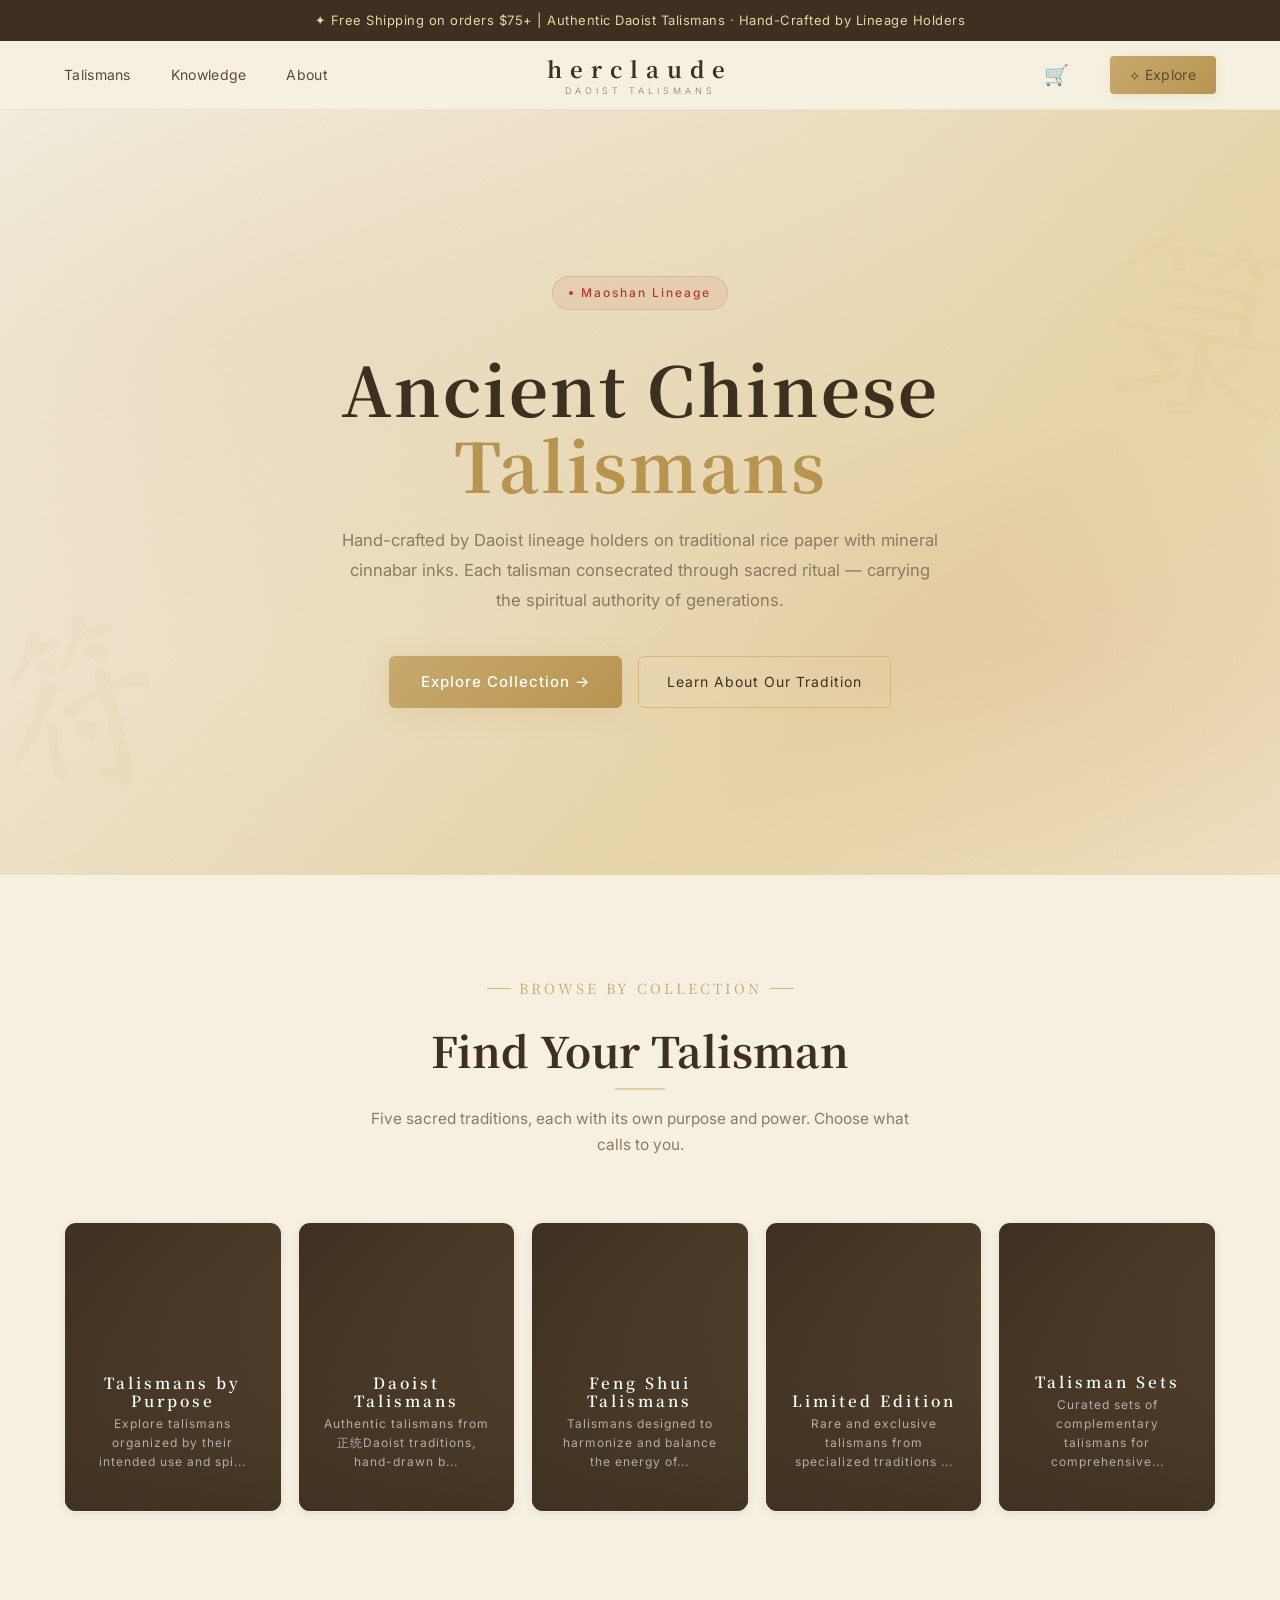
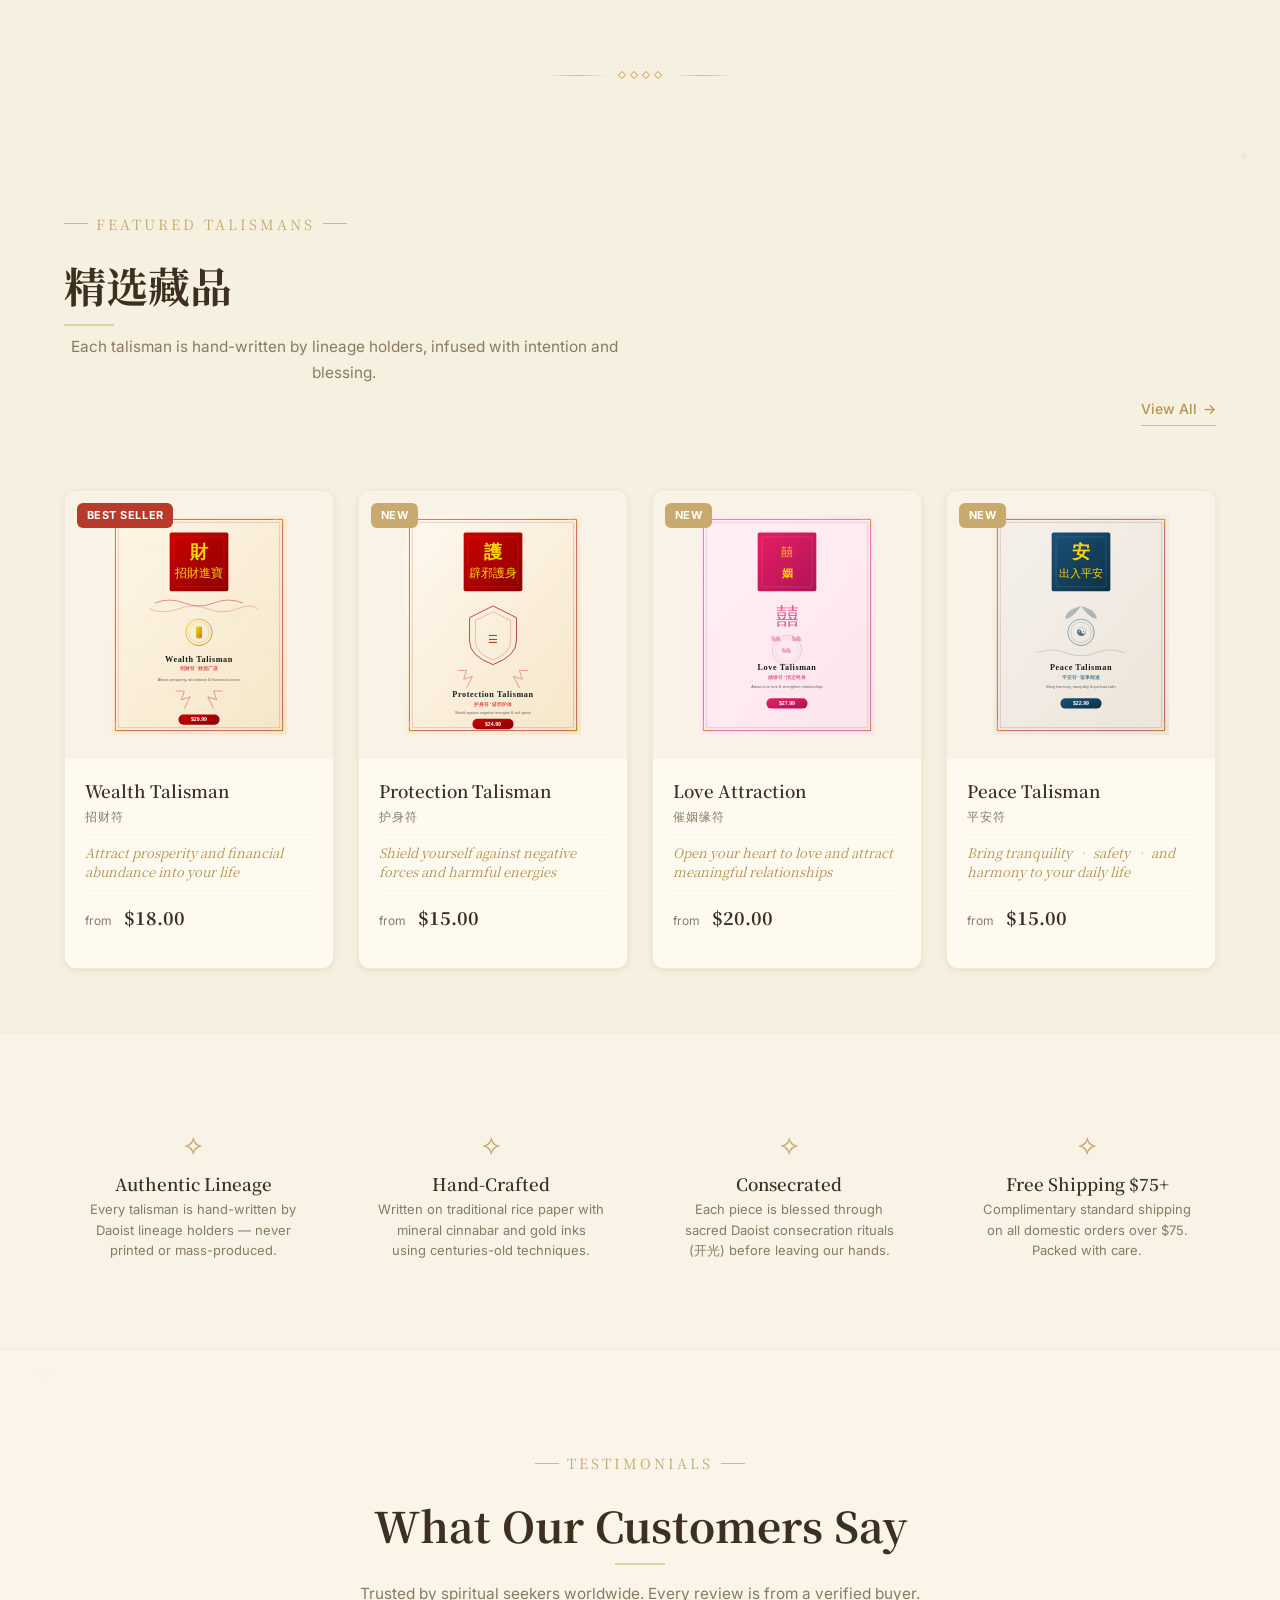
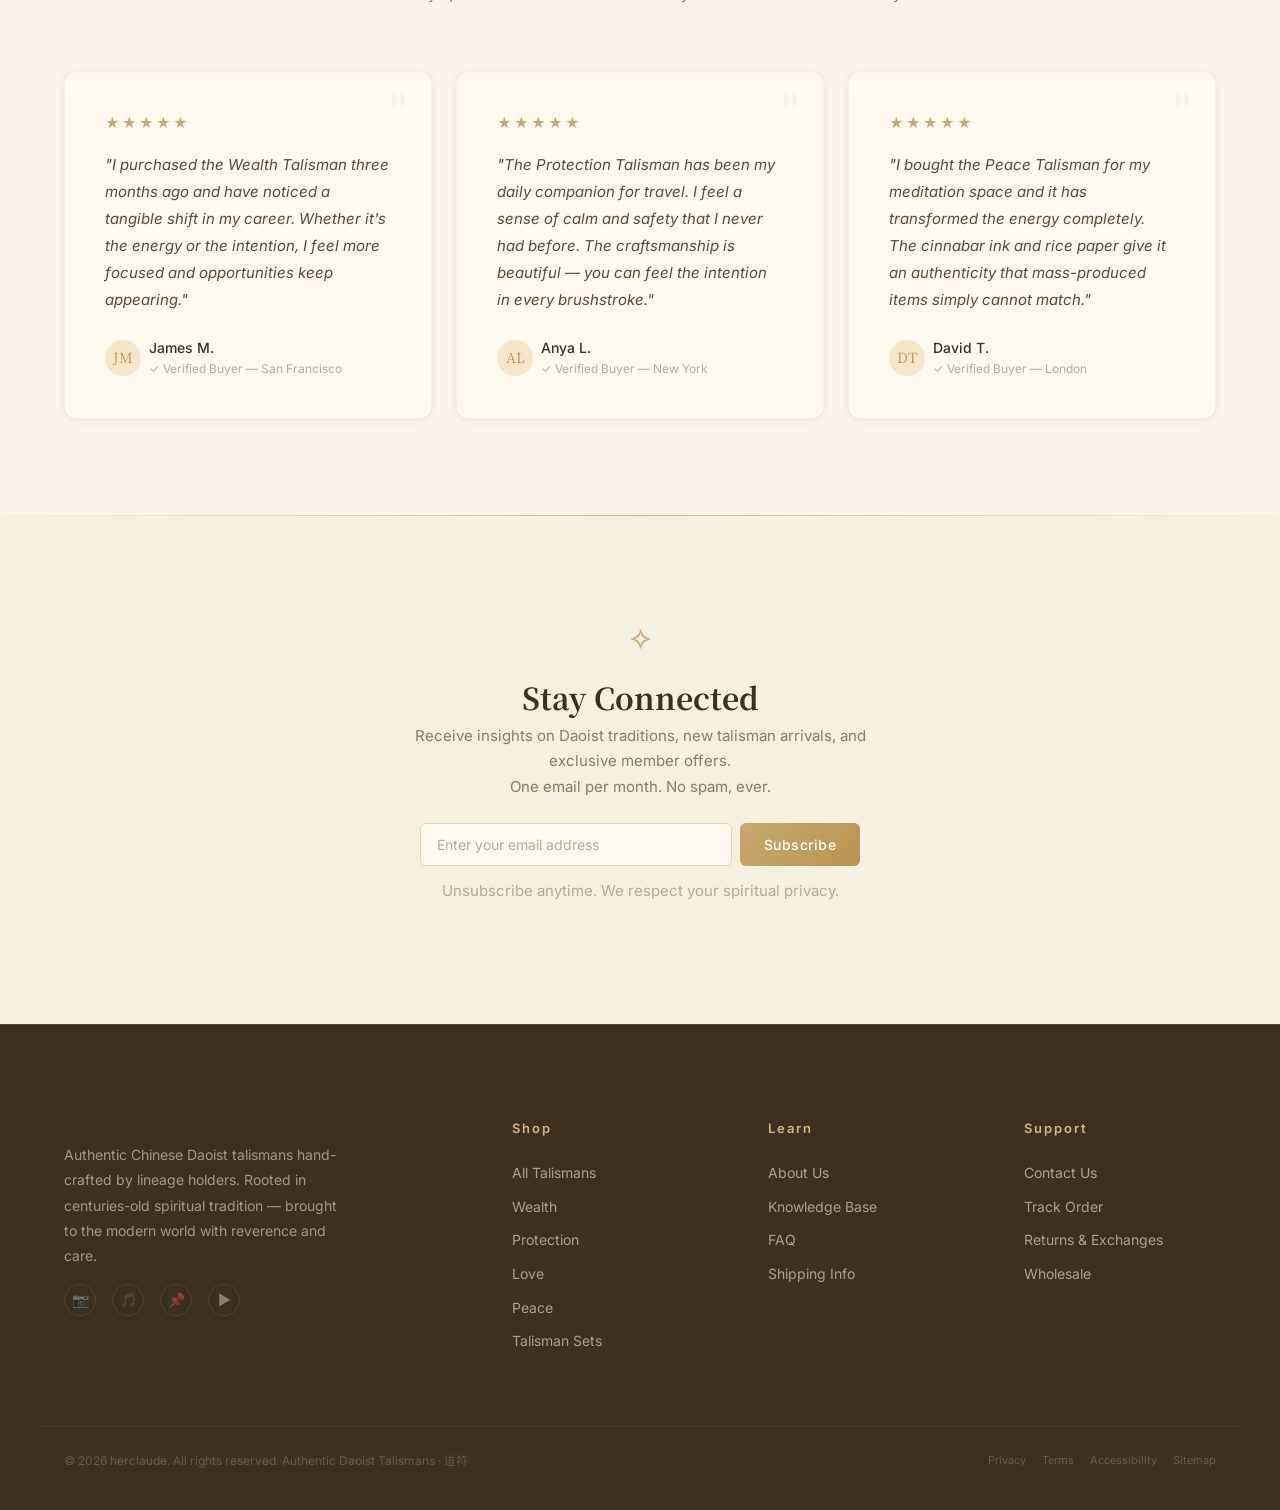
==== commit 8bf9db40: "feat: merge UI designer v2 — warm rice paper theme, centered logo nav, 9-module homepage" ====
--- a/index.html
+++ b/index.html
@@ -1,5 +1,5 @@
 <!DOCTYPE html>
-<html lang="zh-CN">
+<html lang="en">
 <head>
   <meta charset="UTF-8">
   <meta name="viewport" content="width=device-width, initial-scale=1.0">
@@ -17,7 +17,7 @@
   <meta property="og:image" content="images/hero-banner.svg">
   <meta property="og:image:width" content="1200">
   <meta property="og:image:height" content="500">
-  <meta property="og:locale" content="zh_CN">
+  <meta property="og:locale" content="en_US">
 
   <!-- Twitter Card -->
   <meta name="twitter:card" content="summary_large_image">
@@ -25,13 +25,17 @@
   <meta name="twitter:description" content="Authentic hand-crafted Daoist talismans written by lineage holders. Rooted in centuries-old Chinese spiritual tradition.">
 
   <!-- Icons -->
-  <link rel="icon" href="data:image/svg+xml,<svg xmlns='http://www.w3.org/2000/svg' viewBox='0 0 32 32'><rect width='32' height='32' rx='4' fill='%238b0000'/><text x='16' y='24' font-size='20' text-anchor='middle' fill='%23ffd700' font-family='serif'>符</text></svg>" type="image/svg+xml">
+  <link rel="icon" href="data:image/svg+xml,<svg xmlns='http://www.w3.org/2000/svg' viewBox='0 0 32 32'><rect width='32' height='32' rx='4' fill='%23b83a2a'/><text x='16' y='24' font-size='20' text-anchor='middle' fill='%23b89450' font-family='serif'>符</text></svg>" type="image/svg+xml">
 
   <!-- Canonical -->
   <link rel="canonical" href="https://herclaude.com/">
 
   <!-- Styles -->
-  <link rel="stylesheet" href="css/style.css?v=2">
+  <link rel="stylesheet" href="css/style.css?v=3">
+
+  <!-- Fonts -->
+  <link rel="preconnect" href="https://fonts.googleapis.com">
+  <link href="https://fonts.googleapis.com/css2?family=Noto+Serif+SC:wght@400;600;700&family=Inter:wght@300;400;500;600;700&family=Ma+Shan+Zheng&display=swap" rel="stylesheet">
 
   <!-- Structured Data: Organization + WebSite -->
   <script type="application/ld+json">
@@ -41,7 +45,7 @@
     "name": "Herclaude",
     "url": "https://herclaude.com/",
     "description": "Authentic hand-crafted Daoist talismans rooted in Chinese spiritual tradition.",
-    "inLanguage": ["zh-CN", "en"],
+    "inLanguage": ["en", "zh-CN"],
     "potentialAction": {
       "@type": "SearchAction",
       "target": "https://herclaude.com/products.html?q={search_term_string}",
@@ -63,268 +67,312 @@
 </head>
 <body>
 
-  <!-- ===== PROMO BAR (Module 1) ===== -->
-  <div class="promo-bar">
+  <!-- ===== MODULE 1: PROMO BAR ===== -->
+  <div class="top-bar">
+    ✦ Free Shipping on orders $75+ <span>|</span> Authentic Daoist Talismans · Hand-Crafted by Lineage Holders
+  </div>
+
+  <!-- ===== MODULE 2: NAV (v2 — Logo centered) ===== -->
+  <div class="nav-wrapper">
+    <nav class="nav">
+      <div class="nav-left">
+        <a href="products.html">Talismans</a>
+        <a href="knowledge.html">Knowledge</a>
+        <a href="about.html">About</a>
+      </div>
+
+      <div class="nav-logo">
+        herclaude
+        <span class="logo-sub">DAOIST TALISMANS</span>
+      </div>
+
+      <div class="nav-right">
+        <a href="cart.html" class="cart-link" aria-label="Shopping cart">
+          <span class="cart-icon">&#x1F6D2;</span>
+          <span class="cart-count" id="cart-count">0</span>
+        </a>
+        <a href="products.html" class="nav-cta">
+          <span>⟡</span> Explore
+        </a>
+      </div>
+
+      <div class="nav-toggle" onclick="this.parentElement.classList.toggle('nav-menu-open')">
+        <span></span>
+        <span></span>
+        <span></span>
+      </div>
+    </nav>
+  </div>
+
+  <!-- ===== MODULE 3: HERO (v2 — Warm paper gradient) ===== -->
+  <section class="hero" aria-label="Welcome banner">
+    <div class="hero-pattern"></div>
+    <div class="hero-decoration left">符</div>
+    <div class="hero-decoration right">箓</div>
+
+    <div class="hero-content">
+      <div class="hero-tag">
+        <span class="dot"></span>
+        Maoshan Lineage
+      </div>
+      <h1>
+        Ancient Chinese <span class="gold">Talismans</span>
+      </h1>
+      <p class="hero-subtitle">
+        Hand-crafted by Daoist lineage holders on traditional rice paper with mineral cinnabar inks. Each talisman consecrated through sacred ritual — carrying the spiritual authority of generations.
+      </p>
+      <div class="hero-actions">
+        <a href="products.html" class="btn-primary btn-lg">
+          Explore Collection <span>→</span>
+        </a>
+        <a href="about.html" class="btn-ghost">
+          Learn About Our Tradition
+        </a>
+      </div>
+    </div>
+  </section>
+
+  <!-- ===== MODULE 4: BROWSE BY COLLECTION ===== -->
+  <section class="collections section" aria-labelledby="collections-heading">
     <div class="container">
-      <p>
-        <span class="promo-highlight">✦ Free Shipping</span> on orders $75+
-        <span class="promo-sep">|</span>
-        <span class="promo-sub">Authentic Daoist Talismans · Hand-Crafted by Lineage Holders</span>
+      <div class="collections-header">
+        <div class="section-label">BROWSE BY COLLECTION</div>
+        <h2 class="section-title" id="collections-heading">Find Your Talisman</h2>
+        <p class="section-subtitle">Five sacred traditions, each with its own purpose and power. Choose what calls to you.</p>
+      </div>
+
+      <div class="collections-grid" id="collection-grid">
+        <a href="products.html?collection=wealth" class="collection-card">
+          <div class="collection-card-bg collection-bg-1"></div>
+          <div class="card-overlay"></div>
+          <div class="card-content">
+            <h3>Wealth</h3>
+            <p>Prosperity &amp; Abundance</p>
+          </div>
+          <div class="card-arrow">→</div>
+        </a>
+        <a href="products.html?collection=protection" class="collection-card">
+          <div class="collection-card-bg collection-bg-2"></div>
+          <div class="card-overlay"></div>
+          <div class="card-content">
+            <h3>Protection</h3>
+            <p>Safety &amp; Warding</p>
+          </div>
+          <div class="card-arrow">→</div>
+        </a>
+        <a href="products.html?collection=love" class="collection-card">
+          <div class="collection-card-bg collection-bg-3"></div>
+          <div class="card-overlay"></div>
+          <div class="card-content">
+            <h3>Love</h3>
+            <p>Relationships &amp; Harmony</p>
+          </div>
+          <div class="card-arrow">→</div>
+        </a>
+        <a href="products.html?collection=peace" class="collection-card">
+          <div class="collection-card-bg collection-bg-4"></div>
+          <div class="card-overlay"></div>
+          <div class="card-content">
+            <h3>Peace</h3>
+            <p>Tranquility &amp; Balance</p>
+          </div>
+          <div class="card-arrow">→</div>
+        </a>
+        <a href="products.html?collection=sets" class="collection-card">
+          <div class="collection-card-bg collection-bg-5"></div>
+          <div class="card-overlay"></div>
+          <div class="card-content">
+            <h3>Sets</h3>
+            <p>Curated Collections</p>
+          </div>
+          <div class="card-arrow">→</div>
+        </a>
+      </div>
+    </div>
+  </section>
+
+  <!-- ===== GOLDEN HUIWEN DIVIDER ===== -->
+  <div class="divider-section">
+    <div class="divider-pattern">
+      <span class="line"></span>
+      <span class="motif">
+        <span></span><span></span><span></span><span></span>
+      </span>
+      <span class="line"></span>
+    </div>
+  </div>
+
+  <!-- ===== MODULE 5: FEATURED TALISMANS ===== -->
+  <section class="featured-section" aria-labelledby="featured-heading">
+    <div class="container">
+      <div class="featured-header">
+        <div>
+          <div class="section-label">FEATURED TALISMANS</div>
+          <h2 class="section-title" id="featured-heading">精选藏品</h2>
+          <p class="section-subtitle">Each talisman is hand-written by lineage holders, infused with intention and blessing.</p>
+        </div>
+        <a href="products.html" class="featured-link">
+          View All <span>→</span>
+        </a>
+      </div>
+
+      <div class="product-grid" id="featured-products-grid">
+        <!-- product cards rendered by JS from data.js -->
+      </div>
+    </div>
+  </section>
+
+  <!-- ===== MODULE 6: TRUST BADGES ===== -->
+  <section class="trust-section" aria-labelledby="trust-heading">
+    <div class="trust-grid">
+      <div class="trust-item">
+        <div class="trust-icon">⟡</div>
+        <h4>Authentic Lineage</h4>
+        <p>Every talisman is hand-written by Daoist lineage holders — never printed or mass-produced.</p>
+      </div>
+      <div class="trust-item">
+        <div class="trust-icon">⟡</div>
+        <h4>Hand-Crafted</h4>
+        <p>Written on traditional rice paper with mineral cinnabar and gold inks using centuries-old techniques.</p>
+      </div>
+      <div class="trust-item">
+        <div class="trust-icon">⟡</div>
+        <h4>Consecrated</h4>
+        <p>Each piece is blessed through sacred Daoist consecration rituals (开光) before leaving our hands.</p>
+      </div>
+      <div class="trust-item">
+        <div class="trust-icon">⟡</div>
+        <h4>Free Shipping $75+</h4>
+        <p>Complimentary standard shipping on all domestic orders over $75. Packed with care.</p>
+      </div>
+    </div>
+  </section>
+
+  <!-- ===== MODULE 7: CUSTOMER REVIEWS ===== -->
+  <section class="reviews-section section" aria-labelledby="reviews-heading">
+    <div class="container">
+      <div class="reviews-header">
+        <div class="section-label">TESTIMONIALS</div>
+        <h2 class="section-title" id="reviews-heading">What Our Customers Say</h2>
+        <p class="section-subtitle">Trusted by spiritual seekers worldwide. Every review is from a verified buyer.</p>
+      </div>
+
+      <div class="reviews-grid">
+        <div class="review-card">
+          <div class="review-stars">★★★★★</div>
+          <p class="review-text">"I purchased the Wealth Talisman three months ago and have noticed a tangible shift in my career. Whether it's the energy or the intention, I feel more focused and opportunities keep appearing."</p>
+          <div class="review-author">
+            <div class="review-avatar">JM</div>
+            <div>
+              <div class="review-name">James M.</div>
+              <div class="review-verified">✓ Verified Buyer — San Francisco</div>
+            </div>
+          </div>
+        </div>
+
+        <div class="review-card">
+          <div class="review-stars">★★★★★</div>
+          <p class="review-text">"The Protection Talisman has been my daily companion for travel. I feel a sense of calm and safety that I never had before. The craftsmanship is beautiful — you can feel the intention in every brushstroke."</p>
+          <div class="review-author">
+            <div class="review-avatar">AL</div>
+            <div>
+              <div class="review-name">Anya L.</div>
+              <div class="review-verified">✓ Verified Buyer — New York</div>
+            </div>
+          </div>
+        </div>
+
+        <div class="review-card">
+          <div class="review-stars">★★★★★</div>
+          <p class="review-text">"I bought the Peace Talisman for my meditation space and it has transformed the energy completely. The cinnabar ink and rice paper give it an authenticity that mass-produced items simply cannot match."</p>
+          <div class="review-author">
+            <div class="review-avatar">DT</div>
+            <div>
+              <div class="review-name">David T.</div>
+              <div class="review-verified">✓ Verified Buyer — London</div>
+            </div>
+          </div>
+        </div>
+      </div>
+    </div>
+  </section>
+
+  <!-- ===== MODULE 8: NEWSLETTER ===== -->
+  <section class="newsletter-section">
+    <div class="newsletter-inner">
+      <div class="newsletter-icon">⟡</div>
+      <h2 class="newsletter-title">Stay Connected</h2>
+      <p class="newsletter-desc">
+        Receive insights on Daoist traditions, new talisman arrivals, and exclusive member offers.<br>
+        One email per month. No spam, ever.
       </p>
-    </div>
-  </div>
-
-  <!-- ===== HEADER ===== -->
-  <header class="site-header" role="banner">
-    <div class="container header-inner">
-      <a href="/" class="logo" aria-label="herclaude home">
-        <span class="logo-cn">herclaude</span>
-        <span class="logo-sub">符 · Daoist Talismans</span>
-      </a>
-      <nav class="main-nav" aria-label="Main navigation">
+      <form class="newsletter-form">
+        <input type="email" placeholder="Enter your email address" required>
+        <button type="submit">Subscribe</button>
+      </form>
+      <p class="newsletter-note">Unsubscribe anytime. We respect your spiritual privacy.</p>
+    </div>
+  </section>
+
+  <!-- ===== MODULE 9: FOOTER (v2 — 4-column grid) ===== -->
+  <footer class="site-footer" role="contentinfo">
+    <div class="footer-grid">
+      <div class="footer-brand">
+        <h4>herclaude</h4>
+        <p>Authentic Chinese Daoist talismans hand-crafted by lineage holders. Rooted in centuries-old spiritual tradition — brought to the modern world with reverence and care.</p>
+        <div class="footer-social">
+          <a href="#" aria-label="Instagram">&#x1F4F7;</a>
+          <a href="#" aria-label="TikTok">&#x1F3B5;</a>
+          <a href="#" aria-label="Pinterest">&#x1F4CC;</a>
+          <a href="#" aria-label="YouTube">&#x25B6;&#xFE0F;</a>
+        </div>
+      </div>
+
+      <div class="footer-col">
+        <h4>Shop</h4>
         <ul>
-          <li><a href="products.html">Talismans</a></li>
-          <li><a href="knowledge.html">Knowledge</a></li>
-          <li><a href="about.html">About</a></li>
-          <li>
-            <a href="cart.html" class="cart-link" aria-label="Shopping cart">
-              <span class="cart-icon">&#x1F6D2;</span>
-              <span class="cart-count" id="cart-count">0</span>
-            </a>
-          </li>
+          <li><a href="products.html">All Talismans</a></li>
+          <li><a href="products.html?collection=wealth">Wealth</a></li>
+          <li><a href="products.html?collection=protection">Protection</a></li>
+          <li><a href="products.html?collection=love">Love</a></li>
+          <li><a href="products.html?collection=peace">Peace</a></li>
+          <li><a href="products.html?collection=sets">Talisman Sets</a></li>
         </ul>
-      </nav>
-    </div>
-  </header>
-
-  <!-- ===== MAIN CONTENT ===== -->
-  <main id="main-content" role="main">
-
-    <!-- ===== MODULE 2: Hero Banner (Enhanced) ===== -->
-    <section class="hero" aria-label="Welcome banner">
-      <div class="container hero-content">
-        <span class="hero-tag">✦ 茅山正统 · Maoshan Lineage</span>
-        <h1>Ancient Chinese Talismans</h1>
-        <p class="hero-sub">
-          <span class="hero-sub-em">Authentic Blessings from the East</span><br>
-          Hand-crafted by Daoist lineage holders on traditional rice paper with mineral cinnabar inks.
-        </p>
-        <p class="hero-brief">
-          Each talisman consecrated through ritual — carrying the spiritual authority of generations.
-        </p>
-        <div class="hero-actions">
-          <a href="products.html" class="btn btn-primary btn-lg">Explore Collection &rarr;</a>
-          <a href="about.html" class="hero-link">Learn about our tradition</a>
-        </div>
-      </div>
-    </section>
-
-    <!-- ===== MODULE 3: Featured Talismans (with brief) ===== -->
-    <section class="featured-section" aria-labelledby="featured-heading">
-      <div class="container">
-        <h2 class="section-title" id="featured-heading">Featured Talismans</h2>
-        <p class="section-subtitle">Our most revered charms, hand-written by lineage holders</p>
-        <div class="product-grid" id="featured-products-grid">
-          <!-- product cards rendered by JS -->
-        </div>
-      </div>
-    </section>
-
-    <hr class="section-divider">
-
-    <!-- ===== MODULE 4: Browse by Collection (redesigned) ===== -->
-    <section class="collection-section" aria-labelledby="collections-heading">
-      <div class="container">
-        <h2 class="section-title" id="collections-heading">Browse by Collection</h2>
-        <p class="section-subtitle">Explore talismans organized by tradition and purpose</p>
-        <div class="collection-grid" id="collection-grid">
-          <!-- collection cards rendered by JS -->
-        </div>
-      </div>
-    </section>
-
-    <!-- ===== MODULE 5: Trust Badges ===== -->
-    <section class="trust-section" aria-labelledby="trust-heading">
-      <div class="container">
-        <h2 class="section-title" id="trust-heading">Why Choose Herclaude</h2>
-        <p class="section-subtitle">Rooted in tradition, crafted with reverence</p>
-        <div class="trust-grid">
-
-          <div class="trust-item">
-            <span class="trust-icon">&#x1FAED;</span>
-            <h4>Authentic Daoist Lineage</h4>
-            <p>&#x6B63;&#x5B97;&#x9053;&#x5BB6;&#x4F20;&#x627F; — Each talisman carries the spiritual authority of generations</p>
-          </div>
-
-          <div class="trust-item">
-            <span class="trust-icon">&#x270D;&#xFE0F;</span>
-            <h4>Hand-Crafted by Masters</h4>
-            <p>&#x5927;&#x5E08;&#x624B;&#x7ED8; — Written by lineage holders using traditional techniques</p>
-          </div>
-
-          <div class="trust-item">
-            <span class="trust-icon">&#x262F;</span>
-            <h4>Consecrated Rituals</h4>
-            <p>&#x5F00;&#x5149;&#x4EEA;&#x5F0F; — Every piece blessed through sacred Daoist consecration</p>
-          </div>
-
-          <div class="trust-item">
-            <span class="trust-icon">&#x1F9E7;</span>
-            <h4>Sacred Materials</h4>
-            <p>&#x4F20;&#x7EDF;&#x6750;&#x6599; — Traditional rice paper, mineral inks, and cinnabar</p>
-          </div>
-
-          <div class="trust-item">
-            <span class="trust-icon">&#x1F6E1;</span>
-            <h4>Free Shipping $75+</h4>
-            <p>&#x6EE1;&#x989D;&#x5305;&#x90AE; — Complimentary shipping on orders over $75</p>
-          </div>
-
-        </div>
-      </div>
-    </section>
-
-    <hr class="section-divider">
-
-    <!-- ===== MODULE 6: Customer Reviews ===== -->
-    <section class="reviews-section" aria-labelledby="reviews-heading">
-      <div class="container">
-        <h2 class="section-title" id="reviews-heading">What Our Customers Say</h2>
-        <p class="section-subtitle">Trusted by spiritual seekers worldwide</p>
-        <div class="reviews-grid">
-
-          <div class="review-card">
-            <div class="review-stars">&#x2605;&#x2605;&#x2605;&#x2605;&#x2605;</div>
-            <p class="review-text">"I purchased the Wealth Talisman three months ago and have noticed a tangible shift in my career. Whether it's the energy or the intention, I feel more focused and opportunities keep appearing."</p>
-            <div class="review-author">
-              <div class="review-avatar">JM</div>
-              <div class="review-author-info">
-                <div class="author-name">James M.</div>
-                <div class="author-verified">&#x2713; Verified Buyer — San Francisco</div>
-              </div>
-            </div>
-          </div>
-
-          <div class="review-card">
-            <div class="review-stars">&#x2605;&#x2605;&#x2605;&#x2605;&#x2605;</div>
-            <p class="review-text">"The Protection Talisman has been my daily companion for travel. I feel a sense of calm and safety that I never had before. The craftsmanship is beautiful — you can feel the intention in every brushstroke."</p>
-            <div class="review-author">
-              <div class="review-avatar">AL</div>
-              <div class="review-author-info">
-                <div class="author-name">Anya L.</div>
-                <div class="author-verified">&#x2713; Verified Buyer — New York</div>
-              </div>
-            </div>
-          </div>
-
-          <div class="review-card">
-            <div class="review-stars">&#x2605;&#x2605;&#x2605;&#x2605;&#x2605;</div>
-            <p class="review-text">"I bought the Peace Talisman for my meditation space and it has transformed the energy completely. The cinnabar ink and rice paper give it an authenticity that mass-produced items simply cannot match."</p>
-            <div class="review-author">
-              <div class="review-avatar">DT</div>
-              <div class="review-author-info">
-                <div class="author-name">David T.</div>
-                <div class="author-verified">&#x2713; Verified Buyer — London</div>
-              </div>
-            </div>
-          </div>
-
-        </div>
-      </div>
-    </section>
-
-    <!-- ===== MODULE 7: Newsletter ===== -->
-    <section class="newsletter-section">
-      <div class="container">
-        <div class="newsletter-inner">
-          <h2>Join Our Community — Get <span class="highlight">10% Off</span> Your First Talisman</h2>
-          <p>Receive insights on Daoist traditions, new arrivals, and exclusive member offers.</p>
-          <form class="newsletter-form">
-            <input type="email" placeholder="Enter your email address" required>
-            <button type="submit" class="btn btn-primary">Subscribe</button>
-          </form>
-          <p class="newsletter-note">No spam. Unsubscribe anytime. We respect your spiritual privacy.</p>
-        </div>
-      </div>
-    </section>
-
-  </main>
-
-  <!-- ===== MODULE 8: Footer (v2 — 5-column grid) ===== -->
-  <footer class="site-footer" role="contentinfo">
-    <div class="container">
-      <div class="footer-grid">
-
-        <div class="footer-brand">
-          <h3>herclaude</h3>
-          <span class="brand-sub">&#x7B26; &middot; Daoist Talismans</span>
-          <p>Authentic Chinese Daoist talismans hand-crafted by lineage holders. Rooted in centuries-old spiritual tradition — brought to the modern world with reverence and care.</p>
-          <div class="footer-social">
-            <a href="#" aria-label="Instagram">&#x1F4F7;</a>
-            <a href="#" aria-label="TikTok">&#x1F3B5;</a>
-            <a href="#" aria-label="Pinterest">&#x1F4CC;</a>
-            <a href="#" aria-label="YouTube">&#x25B6;&#xFE0F;</a>
-          </div>
-        </div>
-
-        <div class="footer-col">
-          <h4>Shop</h4>
-          <ul>
-            <li><a href="products.html">All Talismans</a></li>
-            <li><a href="products.html?collection=by-purpose">By Purpose</a></li>
-            <li><a href="products.html?collection=daoist">Daoist Traditions</a></li>
-            <li><a href="products.html?collection=feng-shui">Feng Shui</a></li>
-            <li><a href="products.html?collection=limited">Limited Edition</a></li>
-            <li><a href="products.html?collection=sets">Talisman Sets</a></li>
-          </ul>
-        </div>
-
-        <div class="footer-col">
-          <h4>Learn</h4>
-          <ul>
-            <li><a href="about.html">About Us</a></li>
-            <li><a href="knowledge.html">Knowledge Base</a></li>
-            <li><a href="about.html#faq">FAQ</a></li>
-            <li><a href="about.html#shipping">Shipping Info</a></li>
-          </ul>
-        </div>
-
-        <div class="footer-col">
-          <h4>Support</h4>
-          <ul>
-            <li><a href="about.html">Contact Us</a></li>
-            <li><a href="cart.html">Track Order</a></li>
-            <li><a href="about.html#shipping">Returns &amp; Exchanges</a></li>
-            <li><a href="about.html#faq">Wholesale</a></li>
-          </ul>
-        </div>
-
-        <div class="footer-col">
-          <h4>Policies</h4>
-          <ul>
-            <li><a href="#">Privacy Policy</a></li>
-            <li><a href="#">Terms of Service</a></li>
-            <li><a href="#">Return Policy</a></li>
-            <li><a href="#">Shipping Policy</a></li>
-            <li><a href="#">Cookie Policy</a></li>
-          </ul>
-        </div>
-
-      </div>
-
-      <div class="footer-bottom">
-        <p>&copy; 2026 herclaude. All rights reserved. Authentic Daoist Talismans &middot; &#x9053;&#x7B26;</p>
-        <div class="footer-bottom-links">
-          <a href="#">Privacy</a>
-          <a href="#">Terms</a>
-          <a href="#">Accessibility</a>
-          <a href="#">Sitemap</a>
-        </div>
+      </div>
+
+      <div class="footer-col">
+        <h4>Learn</h4>
+        <ul>
+          <li><a href="about.html">About Us</a></li>
+          <li><a href="knowledge.html">Knowledge Base</a></li>
+          <li><a href="about.html#faq">FAQ</a></li>
+          <li><a href="about.html#shipping">Shipping Info</a></li>
+        </ul>
+      </div>
+
+      <div class="footer-col">
+        <h4>Support</h4>
+        <ul>
+          <li><a href="about.html">Contact Us</a></li>
+          <li><a href="cart.html">Track Order</a></li>
+          <li><a href="about.html#shipping">Returns &amp; Exchanges</a></li>
+          <li><a href="about.html#faq">Wholesale</a></li>
+        </ul>
+      </div>
+    </div>
+
+    <div class="footer-bottom">
+      <p>&copy; 2026 herclaude. All rights reserved. Authentic Daoist Talismans &middot; &#x9053;&#x7B26;</p>
+      <div class="footer-bottom-links">
+        <a href="#">Privacy</a>
+        <a href="#">Terms</a>
+        <a href="#">Accessibility</a>
+        <a href="#">Sitemap</a>
       </div>
     </div>
   </footer>
 
-  <!-- ===== Homepage Rendering Script ===== -->
+  <!-- ===== HOMEPAGE RENDERING SCRIPT ===== -->
   <script>
   document.addEventListener('DOMContentLoaded', function() {
     'use strict';
@@ -332,10 +380,10 @@
     // --- Init Cart ---
     if (typeof Cart !== 'undefined') { Cart.init(); }
 
-    // --- Render Featured Products (with brief) ---
+    // --- Render Featured Products (from data.js) ---
     var grid = document.getElementById('featured-products-grid');
     if (grid && typeof products !== 'undefined') {
-      // Show 4 products: first 4 or filter bestsellers
+      // Show 4 products: filter bestsellers or first 4
       var featured = products.filter(function(p) {
         return p.tags && p.tags.indexOf('bestseller') !== -1;
       });
@@ -411,9 +459,11 @@
       }
     }
 
-    // --- Render Collections (with bg images) ---
+    // --- Render Collections (from data.js if available, otherwise static) ---
     var collGrid = document.getElementById('collection-grid');
-    if (collGrid && typeof collections !== 'undefined') {
+    if (collGrid && typeof collections !== 'undefined' && collections.length > 0) {
+      // Clear static cards first
+      collGrid.innerHTML = '';
       collections.forEach(function(coll) {
         var card = document.createElement('a');
         card.className = 'collection-card';
@@ -424,17 +474,14 @@
           description = description.substring(0, 57) + '...';
         }
 
-        var bgImage = coll.image || '';
-        var bgStyle = bgImage ? ' style="background-image:url(' + bgImage + ')"' : '';
-
         card.innerHTML =
-          '<div class="card-bg"' + bgStyle + '></div>' +
+          '<div class="card-bg" style="background:linear-gradient(135deg,' + (coll.color || '#3d3020') + ',' + (coll.color2 || '#5c4a34') + ')"></div>' +
           '<div class="card-overlay"></div>' +
           '<div class="card-content">' +
             '<h3>' + coll.name + '</h3>' +
             '<p class="card-desc">' + description + '</p>' +
-            '<span class="card-arrow">&rarr; Browse</span>' +
-          '</div>';
+          '</div>' +
+          '<div class="card-arrow">→</div>';
 
         collGrid.appendChild(card);
       });
--- a/css/style.css
+++ b/css/style.css
@@ -1,57 +1,87 @@
 /* ============================================
    herclaude — Chinese Talisman E-Commerce
-   Master Stylesheet (红金黑水墨风)
+   Master Stylesheet (宣纸暖白调 · v2 Warm Paper Theme)
    ============================================ */
 
 /* --- CSS Custom Properties --- */
 :root {
-  /* Dark background */
-  --bg-deep: #0d0000;
-  --bg-dark: #120200;
-  --bg-mid: #1a0a00;
-  --bg-surface: #221100;
-  --bg-card: #1a0800;
-
-  /* Gold primary */
-  --gold: #d4a017;
-  --gold-light: #ffd700;
-  --gold-dark: #cc8800;
-  --gold-glow: rgba(212, 160, 23, 0.3);
-
-  /* Red accent */
-  --red: #8b0000;
-  --red-bright: #ff2200;
-  --red-dark: #cc0000;
-  --red-glow: rgba(255, 34, 0, 0.25);
-
-  /* Text */
-  --text: #f5f0e8;
-  --text-muted: #e0d5c0;
-  --text-dim: #a09080;
-
-  /* Auxiliary */
-  --purple: #8b5cf6;
-  --cyan: #00bcd4;
-
-  /* Borders */
-  --border-gold: rgba(212, 160, 23, 0.3);
-  --border-red: rgba(139, 0, 0, 0.5);
-
-  /* Shadows */
-  --shadow-gold: 0 2px 12px rgba(212, 160, 23, 0.15);
-  --shadow-red: 0 2px 12px rgba(139, 0, 0, 0.2);
-  --shadow-card: 0 4px 20px rgba(0, 0, 0, 0.5);
-
-  /* Radius */
-  --radius-sm: 4px;
-  --radius-md: 8px;
-  --radius-lg: 12px;
-
-  /* Font */
-  --font-serif: 'Georgia', 'Times New Roman', 'Noto Serif SC', 'STSong', serif;
-  --font-sans: 'Inter', 'Segoe UI', 'PingFang SC', 'Microsoft YaHei', sans-serif;
-
-  /* Transitions */
+  /* 宣纸暖白基调 (Warm rice-paper palette) */
+  --paper-bg: #f5f0e0;
+  --paper-light: #faf5e8;
+  --paper-card: #fffaf0;
+  --paper-cream: #f8f3e6;
+
+  /* 金色系统 (Gold system) */
+  --gold-100: #f5e6c8;
+  --gold-200: #e8d5a8;
+  --gold-300: #d4b87a;
+  --gold-400: #c8a96e;
+  --gold-500: #b89450;
+  --gold-600: #a07830;
+
+  /* 文字色 (Ink tones) */
+  --ink-dark: #3d3020;
+  --ink-body: #5c4a34;
+  --ink-muted: #8a7a62;
+  --ink-light: #b8aa94;
+
+  /* 红金点缀 (Red-gold accent) */
+  --red-gold: #b83a2a;
+  --red-gold-hover: #9a2e20;
+  --red-gold-light: rgba(184,58,42,0.08);
+
+  /* 阴影 (Warm paper shadows) */
+  --shadow-subtle: 0 2px 8px rgba(61,48,32,0.06), 0 1px 3px rgba(61,48,32,0.04);
+  --shadow-card: 0 4px 20px rgba(61,48,32,0.08), 0 2px 6px rgba(61,48,32,0.04);
+  --shadow-elevated: 0 8px 32px rgba(61,48,32,0.10), 0 4px 12px rgba(61,48,32,0.06);
+  --shadow-gold: 0 4px 24px rgba(200,169,110,0.25);
+
+  /* 圆角 (Softer radii) */
+  --radius-sm: 6px;
+  --radius-md: 12px;
+  --radius-lg: 20px;
+  --radius-xl: 28px;
+
+  /* 字体 (Fonts) */
+  --font-title: 'Noto Serif SC', 'Georgia', serif;
+  --font-body: 'Inter', system-ui, -apple-system, sans-serif;
+  --font-script: 'Ma Shan Zheng', 'KaiTi', cursive;
+
+  /* 间距 (Spacing) */
+  --space-xs: 4px;
+  --space-sm: 8px;
+  --space-md: 16px;
+  --space-lg: 24px;
+  --space-xl: 40px;
+  --space-2xl: 64px;
+  --space-3xl: 96px;
+
+  /* Max widths */
+  --max-width: 1200px;
+  --max-width-wide: 1400px;
+
+  /* V1 backwards-compatible aliases */
+  --bg-deep: var(--paper-bg);
+  --bg-dark: var(--ink-dark);
+  --bg-mid: var(--paper-light);
+  --bg-surface: var(--paper-cream);
+  --bg-card: var(--paper-card);
+  --gold: var(--gold-400);
+  --gold-light: var(--gold-300);
+  --gold-dark: var(--gold-500);
+  --gold-glow: rgba(200, 169, 110, 0.25);
+  --red: var(--red-gold);
+  --red-bright: var(--red-gold);
+  --red-dark: var(--red-gold-hover);
+  --red-glow: rgba(184, 58, 42, 0.15);
+  --text: var(--ink-dark);
+  --text-muted: var(--ink-body);
+  --text-dim: var(--ink-muted);
+  --border-gold: rgba(200, 169, 110, 0.25);
+  --border-red: rgba(184, 58, 42, 0.2);
+  --shadow-card-old: var(--shadow-card);
+  --font-serif: var(--font-title);
+  --font-sans: var(--font-body);
   --transition: 0.3s ease;
 }
 
@@ -65,19 +95,17 @@
 html {
   font-size: 16px;
   scroll-behavior: smooth;
+  -webkit-font-smoothing: antialiased;
+  -moz-osx-font-smoothing: grayscale;
 }
 
 body {
-  font-family: var(--font-sans);
-  color: var(--text);
-  background: var(--bg-deep);
-  background-image:
-    radial-gradient(ellipse at 50% 0%, rgba(139, 0, 0, 0.08) 0%, transparent 60%),
-    radial-gradient(ellipse at 80% 50%, rgba(212, 160, 23, 0.04) 0%, transparent 50%);
-  background-attachment: fixed;
+  font-family: var(--font-body);
+  color: var(--ink-body);
+  background: var(--paper-bg);
   line-height: 1.6;
+  overflow-x: hidden;
   min-height: 100vh;
-  -webkit-font-smoothing: antialiased;
 }
 
 img {
@@ -87,25 +115,29 @@
 }
 
 a {
-  color: var(--gold);
+  color: inherit;
   text-decoration: none;
   transition: color var(--transition);
 }
 
-a:hover {
-  color: var(--gold-light);
-}
-
 ul, ol {
   list-style: none;
 }
 
+button {
+  font-family: inherit;
+  cursor: pointer;
+  border: none;
+  background: none;
+  font-size: inherit;
+}
+
 /* --- Typography --- */
 h1, h2, h3, h4, h5, h6 {
-  font-family: var(--font-serif);
+  font-family: var(--font-title);
   font-weight: 700;
   line-height: 1.2;
-  color: var(--text);
+  color: var(--ink-dark);
 }
 
 h1 { font-size: 2.5rem; }
@@ -115,36 +147,30 @@
 
 p {
   margin-bottom: 1rem;
-  color: var(--text-muted);
+  color: var(--ink-body);
 }
 
 /* --- Selection --- */
 ::selection {
-  background: var(--gold);
-  color: var(--bg-deep);
+  background: var(--gold-400);
+  color: #fff;
 }
 
 /* --- Scrollbar --- */
-::-webkit-scrollbar {
-  width: 8px;
-}
-
-::-webkit-scrollbar-track {
-  background: var(--bg-deep);
-}
-
-::-webkit-scrollbar-thumb {
-  background: var(--gold-dark);
-  border-radius: 4px;
-}
-
-::-webkit-scrollbar-thumb:hover {
-  background: var(--gold);
-}
+::-webkit-scrollbar { width: 8px; }
+::-webkit-scrollbar-track { background: var(--paper-bg); }
+::-webkit-scrollbar-thumb { background: var(--gold-300); border-radius: 4px; }
+::-webkit-scrollbar-thumb:hover { background: var(--gold-400); }
 
 /* --- Utility Classes --- */
 .container {
-  max-width: 1200px;
+  max-width: var(--max-width);
+  margin: 0 auto;
+  padding: 0 1.5rem;
+}
+
+.container-wide {
+  max-width: var(--max-width-wide);
   margin: 0 auto;
   padding: 0 1.5rem;
 }
@@ -160,16 +186,19 @@
   border: 0;
 }
 
-/* --- Buttons --- */
+/* ==================================================================
+   BUTTONS
+   ================================================================== */
 .btn {
-  display: inline-block;
+  display: inline-flex;
+  align-items: center;
+  gap: 8px;
   padding: 0.75rem 1.75rem;
-  font-family: var(--font-sans);
+  font-family: var(--font-body);
   font-size: 0.9375rem;
   font-weight: 600;
   line-height: 1.4;
   text-align: center;
-  text-transform: uppercase;
   letter-spacing: 0.05em;
   border: 2px solid transparent;
   border-radius: var(--radius-sm);
@@ -178,17 +207,17 @@
 }
 
 .btn-primary {
-  color: var(--bg-deep);
-  background: linear-gradient(135deg, var(--gold), var(--gold-dark));
-  border-color: var(--gold);
+  color: #fff;
+  background: linear-gradient(135deg, var(--gold-400), var(--gold-500));
+  border-color: var(--gold-400);
   box-shadow: var(--shadow-gold);
 }
 
 .btn-primary:hover {
-  background: linear-gradient(135deg, var(--gold-light), var(--gold));
-  border-color: var(--gold-light);
-  box-shadow: 0 4px 20px rgba(212, 160, 23, 0.35);
-  transform: translateY(-1px);
+  background: linear-gradient(135deg, var(--gold-500), var(--gold-600));
+  border-color: var(--gold-500);
+  box-shadow: 0 8px 30px rgba(200,169,110,0.35);
+  transform: translateY(-2px);
 }
 
 .btn-primary:active {
@@ -196,16 +225,16 @@
 }
 
 .btn-outline {
-  color: var(--gold);
+  color: var(--ink-dark);
   background: transparent;
-  border-color: var(--gold);
+  border-color: var(--gold-300);
 }
 
 .btn-outline:hover {
-  color: var(--bg-deep);
-  background: var(--gold);
-  border-color: var(--gold-light);
-  box-shadow: var(--shadow-gold);
+  color: var(--ink-dark);
+  background: rgba(200,169,110,0.08);
+  border-color: var(--gold-400);
+  transform: translateY(-1px);
 }
 
 .btn-block {
@@ -226,16 +255,166 @@
 }
 
 /* ==================================================================
-   HEADER
+   NAV / HEADER — Warm Paper v2 (Logo centered, 3-column grid)
+   ================================================================== */
+.top-bar {
+  background: var(--ink-dark);
+  color: var(--gold-200);
+  text-align: center;
+  padding: 10px var(--space-md);
+  font-size: 13px;
+  font-weight: 400;
+  font-family: var(--font-body);
+  letter-spacing: 0.5px;
+  position: relative;
+  z-index: 100;
+}
+
+.top-bar span {
+  color: var(--gold-300);
+  font-weight: 500;
+}
+
+.top-bar strong {
+  color: var(--gold-100);
+  font-weight: 600;
+}
+
+/* v2 Nav compatibility */
+.nav-wrapper {
+  position: sticky;
+  top: 0;
+  z-index: 99;
+  background: rgba(245,240,224,0.92);
+  backdrop-filter: blur(16px);
+  -webkit-backdrop-filter: blur(16px);
+  border-bottom: 1px solid rgba(200,169,110,0.2);
+}
+
+.nav {
+  max-width: var(--max-width);
+  margin: 0 auto;
+  padding: 0 var(--space-lg);
+  display: grid;
+  grid-template-columns: 1fr auto 1fr;
+  align-items: center;
+  height: 68px;
+}
+
+.nav-left {
+  display: flex;
+  align-items: center;
+  gap: var(--space-xl);
+}
+
+.nav-right {
+  display: flex;
+  align-items: center;
+  gap: var(--space-xl);
+  justify-content: flex-end;
+}
+
+.nav a {
+  font-size: 14px;
+  color: var(--ink-body);
+  font-weight: 400;
+  letter-spacing: 0.3px;
+  transition: color 0.2s;
+  position: relative;
+}
+
+.nav a:hover {
+  color: var(--ink-dark);
+}
+
+.nav a::after {
+  content: '';
+  position: absolute;
+  bottom: -3px;
+  left: 0;
+  width: 0;
+  height: 1px;
+  background: var(--gold-400);
+  transition: width 0.3s ease;
+}
+
+.nav a:hover::after {
+  width: 100%;
+}
+
+.nav-logo {
+  font-family: var(--font-title);
+  font-size: 22px;
+  font-weight: 700;
+  color: var(--ink-dark);
+  letter-spacing: 8px;
+  text-align: center;
+  padding: 0 var(--space-lg);
+  position: relative;
+}
+
+.nav-logo .logo-sub {
+  display: block;
+  font-family: var(--font-body);
+  font-size: 9px;
+  letter-spacing: 4px;
+  color: var(--gold-400);
+  font-weight: 300;
+  margin-top: -2px;
+}
+
+.nav-cta {
+  display: inline-flex;
+  align-items: center;
+  gap: 6px;
+  padding: 8px 20px;
+  background: linear-gradient(135deg, var(--gold-400), var(--gold-500));
+  color: #fff;
+  border-radius: 4px;
+  font-size: 13px;
+  font-weight: 500;
+  letter-spacing: 0.5px;
+  transition: all 0.3s ease;
+  box-shadow: 0 2px 12px rgba(200,169,110,0.2);
+}
+
+.nav-cta:hover {
+  background: linear-gradient(135deg, var(--gold-500), var(--gold-600));
+  box-shadow: 0 4px 20px rgba(200,169,110,0.35);
+  transform: translateY(-1px);
+}
+
+.nav-cta:hover::after { display: none; }
+
+/* Mobile hamburger */
+.nav-toggle {
+  display: none;
+  flex-direction: column;
+  gap: 5px;
+  cursor: pointer;
+  padding: var(--space-sm);
+}
+
+.nav-toggle span {
+  display: block;
+  width: 22px;
+  height: 2px;
+  background: var(--ink-dark);
+  border-radius: 2px;
+  transition: all 0.3s;
+}
+
+/* ==================================================================
+   SITE HEADER — Legacy v1 compatibility
    ================================================================== */
 .site-header {
   position: sticky;
   top: 0;
   z-index: 100;
-  background: rgba(13, 0, 0, 0.95);
+  background: rgba(245,240,224,0.95);
   backdrop-filter: blur(12px);
   -webkit-backdrop-filter: blur(12px);
-  border-bottom: 1px solid var(--border-gold);
+  border-bottom: 1px solid rgba(200,169,110,0.2);
   padding: 0.75rem 0;
 }
 
@@ -245,34 +424,32 @@
   justify-content: space-between;
 }
 
-/* Logo */
 .logo {
   display: flex;
   flex-direction: column;
   align-items: flex-start;
-  color: var(--gold-light) !important;
+  color: var(--ink-dark) !important;
 }
 
 .logo-cn {
-  font-family: var(--font-serif);
+  font-family: var(--font-title);
   font-size: 1.5rem;
   font-weight: 700;
   letter-spacing: 0.15em;
-  background: linear-gradient(135deg, var(--gold-light), var(--gold-dark));
+  background: linear-gradient(135deg, var(--gold-400), var(--gold-500));
   -webkit-background-clip: text;
   -webkit-text-fill-color: transparent;
   background-clip: text;
 }
 
 .logo-sub {
-  font-family: var(--font-serif);
+  font-family: var(--font-title);
   font-size: 0.75rem;
-  color: var(--text-dim);
+  color: var(--ink-muted);
   letter-spacing: 0.1em;
-  -webkit-text-fill-color: var(--text-dim);
-}
-
-/* Navigation */
+  -webkit-text-fill-color: var(--ink-muted);
+}
+
 .main-nav ul {
   display: flex;
   align-items: center;
@@ -280,11 +457,10 @@
 }
 
 .main-nav a {
-  font-family: var(--font-sans);
+  font-family: var(--font-body);
   font-size: 0.875rem;
   font-weight: 500;
-  color: var(--text-muted);
-  text-transform: uppercase;
+  color: var(--ink-body);
   letter-spacing: 0.08em;
   position: relative;
   padding-bottom: 0.25rem;
@@ -298,13 +474,13 @@
   left: 0;
   width: 0;
   height: 2px;
-  background: var(--gold);
+  background: var(--gold-400);
   transition: width var(--transition);
 }
 
 .main-nav a:hover,
 .main-nav a[aria-current="page"] {
-  color: var(--gold-light);
+  color: var(--ink-dark);
 }
 
 .main-nav a:hover::after,
@@ -312,7 +488,6 @@
   width: 100%;
 }
 
-/* Cart Link */
 .cart-link {
   position: relative;
   display: flex;
@@ -334,122 +509,23 @@
   padding: 0 0.3rem;
   font-size: 0.6875rem;
   font-weight: 700;
-  color: var(--bg-deep);
-  background: var(--red-bright);
+  color: #fff;
+  background: var(--red-gold);
   border-radius: 999px;
   line-height: 1;
 }
 
 /* ==================================================================
-   FOOTER
-   ================================================================== */
-.site-footer {
-  background: var(--bg-dark);
-  border-top: 1px solid var(--border-red);
-  padding: 2.5rem 0;
-  margin-top: 4rem;
-}
-
-.footer-inner {
-  display: flex;
-  flex-wrap: wrap;
-  align-items: center;
-  justify-content: space-between;
-  gap: 1.5rem;
-}
-
-.footer-brand strong {
-  font-family: var(--font-serif);
-  font-size: 1.125rem;
-  color: var(--gold);
-  letter-spacing: 0.1em;
-}
-
-.footer-brand p {
-  font-size: 0.8125rem;
-  color: var(--text-dim);
-  margin-bottom: 0;
-}
-
-.footer-nav ul {
-  display: flex;
-  gap: 1.5rem;
-}
-
-.footer-nav a {
-  font-size: 0.8125rem;
-  color: var(--text-dim);
-  transition: color var(--transition);
-}
-
-.footer-nav a:hover {
-  color: var(--gold);
-}
-
-.footer-copy {
-  font-size: 0.75rem;
-  color: var(--text-dim);
-  margin-bottom: 0;
-  width: 100%;
-  text-align: center;
-  padding-top: 1.5rem;
-  border-top: 1px solid rgba(139, 0, 0, 0.3);
-}
-
-/* Minimal footer variants */
-.checkout-footer .footer-inner {
-  justify-content: center;
-}
-
-.checkout-footer .footer-copy {
-  padding-top: 0;
-  border-top: none;
-}
-
-/* ==================================================================
-   PAGE HEADER
-   ================================================================== */
-.page-header {
-  padding: 3rem 0 2rem;
-  text-align: center;
-  position: relative;
-}
-
-.page-header::after {
-  content: '';
-  display: block;
-  width: 60px;
-  height: 3px;
-  background: linear-gradient(90deg, var(--gold), transparent);
-  margin: 1rem auto 0;
-  border-radius: 2px;
-}
-
-.page-header h1 {
-  font-size: 2.25rem;
-  margin-bottom: 0.5rem;
-}
-
-.page-subtitle {
-  font-size: 1.0625rem;
-  color: var(--text-dim);
-  max-width: 600px;
-  margin: 0 auto;
-}
-
-/* ==================================================================
-   HERO BANNER
+   HERO — v2 Warm Paper Full-width
    ================================================================== */
 .hero {
   position: relative;
-  min-height: 480px;
-  display: flex;
-  align-items: center;
+  min-height: 85vh;
+  display: flex;
+  align-items: center;
+  justify-content: center;
   overflow: hidden;
-  background:
-    linear-gradient(135deg, var(--bg-deep) 0%, var(--bg-mid) 40%, transparent 70%),
-    url('../images/hero-banner.svg') center / cover no-repeat;
-  border-bottom: 1px solid var(--border-gold);
+  background: linear-gradient(135deg, #f5f0e0 0%, #efe4cc 30%, #e8d5a8 70%, #f0e0c0 100%);
 }
 
 .hero::before {
@@ -457,164 +533,519 @@
   position: absolute;
   inset: 0;
   background:
-    radial-gradient(ellipse at 20% 50%, rgba(212, 160, 23, 0.1) 0%, transparent 50%),
-    radial-gradient(ellipse at 80% 20%, rgba(139, 0, 0, 0.08) 0%, transparent 40%);
+    radial-gradient(ellipse 80% 60% at 20% 30%, rgba(200,169,110,0.12) 0%, transparent 70%),
+    radial-gradient(ellipse 60% 50% at 80% 70%, rgba(184,58,42,0.06) 0%, transparent 60%);
+  pointer-events: none;
+}
+
+.hero-pattern {
+  position: absolute;
+  inset: 0;
+  opacity: 0.06;
+  background-image:
+    repeating-conic-gradient(var(--gold-400) 0% 25%, transparent 0% 50%) 0 0 / 60px 60px;
+  mask-image: radial-gradient(ellipse 70% 70% at center, black 30%, transparent 70%);
+  -webkit-mask-image: radial-gradient(ellipse 70% 70% at center, black 30%, transparent 70%);
+  pointer-events: none;
+}
+
+.hero::after {
+  content: '';
+  position: absolute;
+  inset: 0;
+  background-image: url("data:image/svg+xml,%3Csvg width='200' height='200' xmlns='http://www.w3.org/2000/svg'%3E%3Cfilter id='n'%3E%3CfeTurbulence type='fractalNoise' baseFrequency='0.9' numOctaves='4' stitchTiles='stitch'/%3E%3C/filter%3E%3Crect width='100%25' height='100%25' filter='url(%23n)' opacity='0.4'/%3E%3C/svg%3E");
+  opacity: 0.15;
+  mix-blend-mode: multiply;
   pointer-events: none;
 }
 
 .hero-content {
   position: relative;
-  z-index: 1;
+  z-index: 2;
+  text-align: center;
+  max-width: 800px;
+  padding: 0 var(--space-lg);
+}
+
+.hero-tag {
+  display: inline-flex;
+  align-items: center;
+  gap: 8px;
+  padding: 6px 16px;
+  background: var(--red-gold-light);
+  border: 1px solid rgba(184,58,42,0.15);
+  border-radius: 9999px;
+  font-size: 12px;
+  color: var(--red-gold);
+  letter-spacing: 2px;
+  font-weight: 500;
+  margin-bottom: var(--space-xl);
+}
+
+.hero-tag .dot {
+  width: 4px;
+  height: 4px;
+  border-radius: 50%;
+  background: var(--red-gold);
+  animation: pulse-dot 2s ease-in-out infinite;
+}
+
+@keyframes pulse-dot {
+  0%, 100% { opacity: 1; }
+  50% { opacity: 0.3; }
+}
+
+.hero-content h1 {
+  font-family: var(--font-title);
+  font-size: clamp(36px, 6vw, 68px);
+  color: var(--ink-dark);
+  line-height: 1.12;
+  font-weight: 700;
+  margin-bottom: var(--space-lg);
+  letter-spacing: 2px;
+  background: none;
+  -webkit-background-clip: unset;
+  -webkit-text-fill-color: unset;
+  background-clip: unset;
+  text-shadow: none;
+}
+
+.hero-content h1 .gold {
+  color: var(--gold-500);
+  font-weight: 700;
+}
+
+.hero-subtitle {
+  font-size: clamp(16px, 1.3vw, 19px);
+  color: var(--ink-muted);
+  line-height: 1.8;
+  margin-bottom: var(--space-xl);
   max-width: 600px;
-  padding: 3rem 1.5rem;
-}
-
-.hero-content h1 {
-  font-size: 3rem;
-  margin-bottom: 1rem;
-  background: linear-gradient(135deg, var(--gold-light), var(--gold-dark), var(--gold-light));
-  -webkit-background-clip: text;
-  -webkit-text-fill-color: transparent;
-  background-clip: text;
-  text-shadow: none;
+  margin-left: auto;
+  margin-right: auto;
 }
 
 .hero-content p {
+  font-size: clamp(16px, 1.3vw, 19px);
+  color: var(--ink-muted);
+  margin-bottom: var(--space-xl);
+  line-height: 1.8;
+}
+
+.hero-content .hero-sub {
   font-size: 1.125rem;
-  color: var(--text-muted);
+  color: var(--ink-muted);
+  margin-bottom: 0.75rem;
+  line-height: 1.7;
+}
+
+.hero-content .hero-sub-em {
+  color: var(--gold-500);
+}
+
+.hero-content .hero-brief {
+  font-size: 0.9375rem;
+  color: var(--ink-muted);
   margin-bottom: 2rem;
-  line-height: 1.7;
+  line-height: 1.6;
+}
+
+.hero-actions {
+  display: flex;
+  align-items: center;
+  justify-content: center;
+  gap: var(--space-md);
+  flex-wrap: wrap;
+}
+
+.hero-actions .btn {
+  animation: glowPulse 3s ease-in-out infinite;
+}
+
+.hero-actions .hero-link {
+  font-size: 0.875rem;
+  color: var(--ink-muted);
+  border-bottom: 1px solid transparent;
+  transition: all var(--transition);
+}
+
+.hero-actions .hero-link:hover {
+  color: var(--ink-dark);
+  border-bottom-color: var(--gold-400);
+}
+
+/* Hero decoration characters */
+.hero-decoration {
+  position: absolute;
+  font-family: var(--font-script);
+  font-size: clamp(80px, 15vw, 200px);
+  color: rgba(200,169,110,0.06);
+  pointer-events: none;
+  line-height: 1;
+  user-select: none;
+}
+
+.hero-decoration.left {
+  left: -20px;
+  bottom: 10%;
+  transform: rotate(-15deg);
+}
+
+.hero-decoration.right {
+  right: -20px;
+  top: 15%;
+  transform: rotate(10deg);
+}
+
+@keyframes glowPulse {
+  0%, 100% { box-shadow: 0 0 12px rgba(200,169,110,0.2); }
+  50%      { box-shadow: 0 0 24px rgba(200,169,110,0.4); }
 }
 
 /* ==================================================================
-   COLLECTION GRID (index)
+   SECTION UTILITY
    ================================================================== */
-.featured-collections,
-.bestsellers,
-.brand-philosophy {
-  padding: 4rem 0;
-}
-
-.featured-collections h2,
-.bestsellers h2,
-.brand-philosophy h2 {
+.section {
+  padding: var(--space-3xl) 0;
+}
+
+.section-label {
+  display: inline-flex;
+  align-items: center;
+  gap: 8px;
+  font-family: var(--font-title);
+  font-size: 14px;
+  letter-spacing: 3px;
+  color: var(--gold-400);
+  text-transform: uppercase;
+  margin-bottom: var(--space-lg);
+}
+
+.section-label::before,
+.section-label::after {
+  content: '';
+  display: block;
+  width: 24px;
+  height: 1px;
+  background: var(--gold-300);
+}
+
+.section-title {
+  font-family: var(--font-title);
+  font-size: clamp(28px, 4vw, 42px);
+  color: var(--ink-dark);
+  line-height: 1.25;
+  font-weight: 700;
+  margin-bottom: var(--space-md);
   text-align: center;
-  margin-bottom: 2.5rem;
-  position: relative;
-}
-
-.featured-collections h2::after,
-.bestsellers h2::after,
-.brand-philosophy h2::after {
+}
+
+.section-title::after {
   content: '';
   display: block;
   width: 50px;
   height: 2px;
-  background: var(--gold);
+  background: var(--gold-300);
   margin: 0.75rem auto 0;
   opacity: 0.6;
 }
 
-.collection-grid {
+.section-subtitle {
+  font-size: clamp(15px, 1.2vw, 18px);
+  color: var(--ink-muted);
+  max-width: 560px;
+  line-height: 1.7;
+  text-align: center;
+  margin: 0 auto 2.5rem;
+}
+
+.btn-primary.btn-lg {
+  padding: 14px 32px;
+  font-size: 15px;
+  font-weight: 500;
+  letter-spacing: 1px;
+  border-radius: 6px;
+}
+
+.btn-ghost {
+  display: inline-flex;
+  align-items: center;
+  gap: 6px;
+  padding: 14px 28px;
+  border: 1px solid var(--gold-300);
+  color: var(--ink-dark);
+  font-size: 14px;
+  font-weight: 400;
+  letter-spacing: 1px;
+  border-radius: 6px;
+  transition: all 0.3s ease;
+  background: transparent;
+}
+
+.btn-ghost:hover {
+  background: rgba(200,169,110,0.08);
+  border-color: var(--gold-400);
+  transform: translateY(-1px);
+}
+
+/* ==================================================================
+   COLLECTION GRID — 5 cards, 3:4 aspect
+   ================================================================== */
+.collections-header {
+  text-align: center;
+  margin-bottom: var(--space-2xl);
+}
+
+.collections-header .section-subtitle {
+  margin: 0 auto;
+}
+
+.collections-grid {
   display: grid;
   grid-template-columns: repeat(5, 1fr);
-  gap: 1.5rem;
-}
-
-@media (max-width: 992px) {
-  .collection-grid {
-    grid-template-columns: repeat(3, 1fr);
-  }
-}
-
-@media (max-width: 768px) {
-  .collection-grid {
-    grid-template-columns: repeat(2, 1fr);
-  }
-}
-
-@media (max-width: 480px) {
-  .collection-grid {
-    grid-template-columns: 1fr;
-  }
+  gap: var(--space-md);
 }
 
 .collection-card {
-  background: var(--bg-card);
-  border: 1px solid var(--border-gold);
+  position: relative;
   border-radius: var(--radius-md);
-  padding: 2rem 1.5rem;
-  text-align: center;
-  transition: all var(--transition);
+  overflow: hidden;
+  aspect-ratio: 3 / 4;
   cursor: pointer;
-  position: relative;
-  overflow: hidden;
-}
-
-.collection-card::before {
-  content: '';
+  border: 1px solid rgba(200,169,110,0.15);
+  box-shadow: var(--shadow-subtle);
+  transition: all 0.4s ease;
+  background: var(--paper-light);
+  display: flex;
+  align-items: flex-end;
+  min-height: auto;
+}
+
+.collection-card:hover {
+  transform: translateY(-6px);
+  box-shadow: var(--shadow-elevated);
+  border-color: var(--gold-300);
+}
+
+.collection-card .card-bg {
   position: absolute;
-  top: 0;
+  inset: 0;
+  background-size: cover;
+  background-position: center;
+  transition: transform 0.6s ease;
+}
+
+.collection-card:hover .card-bg {
+  transform: scale(1.08);
+}
+
+.collection-card .card-overlay {
+  position: absolute;
+  inset: 0;
+  background: linear-gradient(
+    to top,
+    rgba(61,48,32,0.85) 0%,
+    rgba(61,48,32,0.4) 40%,
+    rgba(61,48,32,0.1) 80%
+  );
+}
+
+.collection-card .card-content {
+  position: absolute;
+  bottom: 0;
   left: 0;
   right: 0;
-  height: 3px;
-  background: linear-gradient(90deg, var(--gold), var(--red-dark), var(--gold));
-  transform: scaleX(0);
-  transform-origin: left;
-  transition: transform var(--transition);
-}
-
-.collection-card:hover {
-  border-color: var(--gold);
-  box-shadow: var(--shadow-gold), inset 0 0 30px rgba(212, 160, 23, 0.05);
-  transform: translateY(-4px);
-}
-
-.collection-card:hover::before {
-  transform: scaleX(1);
-}
-
-.collection-card h3 {
-  color: var(--gold);
-  margin-bottom: 0.5rem;
-}
-
-.collection-card p {
-  font-size: 0.875rem;
-  color: var(--text-dim);
-  margin-bottom: 0;
+  padding: var(--space-lg);
+  text-align: center;
+  z-index: 2;
+  width: 100%;
+}
+
+.collection-card .card-content h3 {
+  font-family: var(--font-title);
+  color: #fff;
+  font-size: clamp(14px, 1.2vw, 18px);
+  font-weight: 600;
+  letter-spacing: 3px;
+  margin-bottom: var(--space-xs);
+  text-shadow: none;
+}
+
+.collection-card .card-content p {
+  font-size: 12px;
+  color: rgba(255,255,255,0.6);
+  letter-spacing: 1px;
+}
+
+.collection-card .card-arrow {
+  display: inline-block;
+  margin-top: 0.5rem;
+  font-size: 0.75rem;
+  color: var(--gold-300);
+  opacity: 0;
+  transform: translateX(-8px);
+  transition: all var(--transition);
+}
+
+.collection-card:hover .card-arrow {
+  opacity: 1;
+  transform: translateX(0);
+}
+
+/* CSS art backgrounds for collections */
+.collection-bg-1 {
+  background: linear-gradient(135deg, #2d1810 0%, #5c3020 30%, #8a4a30 60%, #5c3020 100%);
+}
+.collection-bg-1::before {
+  content: '☰';
+  position: absolute;
+  top: 20%;
+  left: 50%;
+  transform: translateX(-50%);
+  font-size: 120px;
+  opacity: 0.08;
+  color: var(--gold-300);
+}
+.collection-bg-2 {
+  background: linear-gradient(135deg, #1a3020 0%, #2d5040 30%, #4a7060 60%, #2d5040 100%);
+}
+.collection-bg-2::before {
+  content: '☰';
+  position: absolute;
+  bottom: 30%;
+  right: 10%;
+  font-size: 100px;
+  opacity: 0.08;
+  color: var(--gold-300);
+  transform: rotate(45deg);
+}
+.collection-bg-3 {
+  background: linear-gradient(135deg, #3a2040 0%, #6a3050 30%, #8a4a70 60%, #5a3050 100%);
+}
+.collection-bg-3::before {
+  content: '☷';
+  position: absolute;
+  top: 40%;
+  left: 20%;
+  font-size: 140px;
+  opacity: 0.07;
+  color: var(--gold-200);
+}
+.collection-bg-4 {
+  background: linear-gradient(135deg, #2a1a30 0%, #4a3060 30%, #6a4a80 60%, #4a3060 100%);
+}
+.collection-bg-4::before {
+  content: '☵';
+  position: absolute;
+  top: 25%;
+  right: 20%;
+  font-size: 110px;
+  opacity: 0.07;
+  color: var(--gold-200);
+}
+.collection-bg-5 {
+  background: linear-gradient(135deg, #3a2a10 0%, #6a4a20 30%, #9a7a40 60%, #6a4a20 100%);
+}
+.collection-bg-5::before {
+  content: '☲';
+  position: absolute;
+  top: 35%;
+  left: 30%;
+  font-size: 130px;
+  opacity: 0.07;
+  color: var(--gold-300);
 }
 
 /* ==================================================================
-   PRODUCT GRID
+   FEATURED / PRODUCT GRID
    ================================================================== */
+.featured-header {
+  display: flex;
+  align-items: flex-end;
+  justify-content: space-between;
+  margin-bottom: var(--space-2xl);
+  gap: var(--space-lg);
+}
+
+.featured-header .section-title {
+  margin-bottom: var(--space-sm);
+  text-align: left;
+}
+
+.featured-header .section-title::after {
+  margin: 0.75rem 0 0;
+}
+
+.featured-link {
+  display: inline-flex;
+  align-items: center;
+  gap: 6px;
+  font-size: 14px;
+  color: var(--gold-500);
+  font-weight: 500;
+  white-space: nowrap;
+  transition: gap 0.3s;
+  padding-bottom: 4px;
+  border-bottom: 1px solid var(--gold-300);
+}
+
+.featured-link:hover {
+  gap: 10px;
+}
+
+.featured-section {
+  padding: 4rem 0;
+  position: relative;
+}
+
+.featured-section::before {
+  content: '◆';
+  position: absolute;
+  top: 0.5rem;
+  right: 2rem;
+  font-size: 0.5rem;
+  color: var(--gold-400);
+  opacity: 0.1;
+  pointer-events: none;
+}
+
 .product-grid {
   display: grid;
-  grid-template-columns: repeat(auto-fill, minmax(260px, 1fr));
+  grid-template-columns: repeat(4, 1fr);
   gap: 1.5rem;
 }
 
+.products-grid {
+  display: grid;
+  grid-template-columns: repeat(4, 1fr);
+  gap: var(--space-lg);
+}
+
+/* Product Card */
 .product-card {
-  background: var(--bg-card);
-  border: 1px solid rgba(212, 160, 23, 0.15);
+  background: var(--paper-card);
+  border: 1px solid rgba(200,169,110,0.2);
   border-radius: var(--radius-md);
   overflow: hidden;
-  transition: all var(--transition);
+  transition: all 0.4s ease;
+  box-shadow: var(--shadow-subtle);
+  position: relative;
   display: flex;
   flex-direction: column;
+  cursor: pointer;
 }
 
 .product-card:hover {
-  border-color: var(--gold);
-  box-shadow: var(--shadow-gold), inset 0 0 30px rgba(212, 160, 23, 0.03);
-  transform: translateY(-3px);
+  transform: translateY(-4px);
+  box-shadow: var(--shadow-card);
+  border-color: var(--gold-300);
 }
 
 .product-card-image {
   position: relative;
+  aspect-ratio: 1;
   overflow: hidden;
-  aspect-ratio: 1 / 1;
-  background: var(--bg-mid);
+  background: var(--paper-cream);
   display: flex;
   align-items: center;
   justify-content: center;
@@ -630,6 +1061,20 @@
 
 .product-card:hover .product-card-image img {
   transform: scale(1.08);
+}
+
+.product-card-image::after {
+  content: '';
+  position: absolute;
+  inset: 0;
+  background: radial-gradient(circle, var(--gold-400) 0%, transparent 70%);
+  opacity: 0;
+  transition: opacity 0.6s ease;
+  pointer-events: none;
+}
+
+.product-card:hover .product-card-image::after {
+  opacity: 0.04;
 }
 
 .product-card-tag {
@@ -645,14 +1090,16 @@
   z-index: 1;
 }
 
-.product-card-tag--bestseller {
-  background: var(--red);
-  color: var(--text);
-}
-
-.product-card-tag--new {
-  background: var(--gold-dark);
-  color: var(--bg-deep);
+.product-card-tag--bestseller,
+.tag-bestseller {
+  background: var(--red-gold);
+  color: #fff;
+}
+
+.product-card-tag--new,
+.tag-new {
+  background: var(--gold-400);
+  color: #fff;
 }
 
 .product-card-body {
@@ -663,34 +1110,636 @@
 }
 
 .product-card-body h3 {
+  font-family: var(--font-title);
   font-size: 1.0625rem;
+  color: var(--ink-dark);
+  font-weight: 600;
   margin-bottom: 0.25rem;
-  color: var(--text);
-}
-
-.product-card-body .product-card-collection {
+  line-height: 1.4;
+}
+
+.product-card-body .product-name-cn {
   font-size: 0.75rem;
-  color: var(--text-dim);
+  color: var(--ink-muted);
   text-transform: uppercase;
   letter-spacing: 0.08em;
   margin-bottom: 0.5rem;
 }
 
-.product-card-body .product-card-price {
-  font-family: var(--font-serif);
+.product-card-body .product-card-collection {
+  font-size: 0.75rem;
+  color: var(--ink-muted);
+  text-transform: uppercase;
+  letter-spacing: 0.08em;
+  margin-bottom: 0.5rem;
+}
+
+.product-card-body .product-brief {
+  font-size: 0.8125rem;
+  color: var(--gold-500);
+  font-family: var(--font-title);
+  font-style: italic;
+  line-height: 1.5;
+  margin-bottom: 0.75rem;
+  padding: 0.5rem 0;
+  border-top: 1px solid rgba(200,169,110,0.1);
+  border-bottom: 1px solid rgba(200,169,110,0.1);
+}
+
+.product-card-body .product-brief .brief-dot {
+  color: var(--gold-600);
+  margin: 0 0.35rem;
+  opacity: 0.5;
+}
+
+.product-card-body .product-price,
+.product-card-price {
+  font-family: var(--font-title);
   font-size: 1.125rem;
   font-weight: 700;
-  color: var(--gold-light);
+  color: var(--ink-dark);
   margin-top: auto;
 }
 
+.product-card-body .product-price .price-from {
+  font-size: 0.75rem;
+  font-weight: 400;
+  color: var(--ink-muted);
+  font-family: var(--font-body);
+}
+
+.price-compare {
+  font-size: 1.0625rem;
+  color: var(--ink-light);
+  text-decoration: line-through;
+}
+
+.product-card-body .price-compare {
+  font-size: 0.875rem;
+  color: var(--ink-light);
+  text-decoration: line-through;
+}
+
+/* Quick add button on product cards */
+.quick-add {
+  display: inline-flex;
+  align-items: center;
+  gap: 4px;
+  margin-top: var(--space-sm);
+  padding: 6px 14px;
+  border: 1px solid var(--gold-300);
+  border-radius: 4px;
+  font-size: 12px;
+  color: var(--gold-500);
+  letter-spacing: 0.5px;
+  transition: all 0.3s;
+}
+
+.product-card:hover .quick-add {
+  background: var(--gold-400);
+  color: #fff;
+  border-color: var(--gold-400);
+}
+
+.product-badge {
+  position: absolute;
+  top: var(--space-sm);
+  left: var(--space-sm);
+  padding: 3px 10px;
+  background: var(--red-gold);
+  color: #fff;
+  font-size: 11px;
+  letter-spacing: 0.5px;
+  font-weight: 500;
+  border-radius: 3px;
+}
+
 /* ==================================================================
-   FILTER BAR (products)
+   DIVIDER — Huiwen motif (回纹)
+   ================================================================== */
+.divider-section {
+  padding: var(--space-2xl) 0;
+  text-align: center;
+}
+
+.divider-pattern {
+  display: flex;
+  align-items: center;
+  justify-content: center;
+  gap: 12px;
+}
+
+.divider-pattern .line {
+  width: 60px;
+  height: 1px;
+  background: linear-gradient(to right, transparent, var(--gold-300), transparent);
+}
+
+.divider-pattern .motif {
+  display: flex;
+  gap: 6px;
+  align-items: center;
+}
+
+.divider-pattern .motif span {
+  display: block;
+  width: 6px;
+  height: 6px;
+  border: 1px solid var(--gold-300);
+  transform: rotate(45deg);
+}
+
+/* ==================================================================
+   TRUST BADGES
+   ================================================================== */
+.trust-section {
+  background: var(--paper-cream);
+  padding: var(--space-2xl) 0;
+  border-top: 1px solid rgba(200,169,110,0.12);
+  border-bottom: 1px solid rgba(200,169,110,0.12);
+  text-align: center;
+}
+
+.trust-grid {
+  display: grid;
+  grid-template-columns: repeat(4, 1fr);
+  gap: var(--space-xl);
+  max-width: var(--max-width);
+  margin: 0 auto;
+  padding: 0 var(--space-lg);
+}
+
+.trust-item {
+  text-align: center;
+  padding: var(--space-lg) var(--space-md);
+  background: transparent;
+  border: none;
+  border-radius: 0;
+  transition: all 0.3s;
+}
+
+.trust-item:hover {
+  transform: translateY(-2px);
+  background: transparent;
+  border-color: transparent;
+}
+
+.trust-icon {
+  font-size: 28px;
+  color: var(--gold-400);
+  margin-bottom: var(--space-sm);
+  display: block;
+}
+
+.trust-item h4,
+.trust-title {
+  font-family: var(--font-title);
+  font-size: 17px;
+  color: var(--ink-dark);
+  font-weight: 600;
+  margin-bottom: var(--space-xs);
+}
+
+.trust-item p,
+.trust-desc {
+  font-size: 13px;
+  color: var(--ink-muted);
+  line-height: 1.6;
+  margin: 0;
+}
+
+/* ==================================================================
+   CUSTOMER REVIEWS
+   ================================================================== */
+.reviews-section {
+  background: var(--paper-light);
+  padding: var(--space-3xl) 0;
+  position: relative;
+}
+
+.reviews-section::before {
+  content: '〰';
+  position: absolute;
+  top: 0.5rem;
+  left: 2rem;
+  font-size: 1.5rem;
+  color: var(--gold-400);
+  opacity: 0.06;
+  pointer-events: none;
+}
+
+.reviews-header {
+  text-align: center;
+  margin-bottom: var(--space-2xl);
+}
+
+.reviews-header .section-subtitle {
+  margin: 0 auto;
+}
+
+.reviews-grid {
+  display: grid;
+  grid-template-columns: repeat(3, 1fr);
+  gap: var(--space-lg);
+}
+
+.review-card {
+  background: var(--paper-card);
+  border: 1px solid rgba(200,169,110,0.15);
+  border-radius: var(--radius-md);
+  padding: var(--space-xl);
+  box-shadow: var(--shadow-subtle);
+  transition: all 0.3s;
+  position: relative;
+}
+
+.review-card::before {
+  content: '"';
+  position: absolute;
+  top: 1rem;
+  right: 1.5rem;
+  font-size: 3rem;
+  font-family: var(--font-title);
+  color: var(--gold-400);
+  opacity: 0.08;
+  line-height: 1;
+}
+
+.review-card:hover {
+  box-shadow: var(--shadow-card);
+  transform: translateY(-2px);
+}
+
+.review-stars {
+  color: var(--gold-400);
+  font-size: 14px;
+  margin-bottom: var(--space-md);
+  letter-spacing: 2px;
+}
+
+.review-text {
+  font-size: 15px;
+  color: var(--ink-body);
+  line-height: 1.8;
+  margin-bottom: var(--space-lg);
+  font-style: italic;
+}
+
+.review-author {
+  display: flex;
+  align-items: center;
+  gap: var(--space-sm);
+}
+
+.review-avatar {
+  width: 36px;
+  height: 36px;
+  border-radius: 50%;
+  background: var(--gold-100);
+  display: flex;
+  align-items: center;
+  justify-content: center;
+  font-family: var(--font-title);
+  font-size: 14px;
+  color: var(--gold-500);
+}
+
+.review-author-info .author-name,
+.review-name {
+  font-size: 14px;
+  color: var(--ink-dark);
+  font-weight: 500;
+}
+
+.review-author-info .author-verified,
+.review-verified {
+  font-size: 12px;
+  color: var(--ink-light);
+}
+
+/* ==================================================================
+   NEWSLETTER
+   ================================================================== */
+.newsletter-section {
+  text-align: center;
+  padding: var(--space-3xl) 0;
+  background: var(--paper-bg);
+  position: relative;
+  overflow: hidden;
+}
+
+.newsletter-section::before {
+  content: '';
+  position: absolute;
+  top: 0;
+  left: 0;
+  right: 0;
+  height: 1px;
+  background: linear-gradient(to right, transparent, var(--gold-300), transparent);
+}
+
+.newsletter-icon {
+  font-size: 32px;
+  margin-bottom: var(--space-md);
+  color: var(--gold-400);
+}
+
+.newsletter-inner {
+  max-width: 560px;
+  margin: 0 auto;
+  padding: 0 var(--space-lg);
+  position: relative;
+  z-index: 1;
+}
+
+.newsletter-inner h2,
+.newsletter-title {
+  font-family: var(--font-title);
+  font-size: clamp(22px, 2.5vw, 30px);
+  color: var(--ink-dark);
+  font-weight: 700;
+  margin-bottom: var(--space-sm);
+}
+
+.newsletter-inner h2 .highlight {
+  color: var(--gold-500);
+}
+
+.newsletter-inner p,
+.newsletter-desc {
+  font-size: 15px;
+  color: var(--ink-muted);
+  margin-bottom: var(--space-lg);
+  line-height: 1.7;
+}
+
+.newsletter-form {
+  display: flex;
+  gap: var(--space-sm);
+  max-width: 440px;
+  margin: 0 auto;
+}
+
+.newsletter-form input[type="email"] {
+  flex: 1;
+  padding: 12px 16px;
+  border: 1px solid var(--gold-200);
+  border-radius: 6px;
+  font-family: var(--font-body);
+  font-size: 14px;
+  color: var(--ink-dark);
+  background: var(--paper-card);
+  outline: none;
+  transition: border-color 0.3s;
+}
+
+.newsletter-form input[type="email"]::placeholder {
+  color: var(--ink-light);
+}
+
+.newsletter-form input[type="email"]:focus {
+  border-color: var(--gold-400);
+  box-shadow: 0 0 0 3px rgba(200,169,110,0.15);
+}
+
+.newsletter-form button {
+  padding: 12px 24px;
+  background: linear-gradient(135deg, var(--gold-400), var(--gold-500));
+  color: #fff;
+  border-radius: 6px;
+  font-size: 14px;
+  font-weight: 500;
+  letter-spacing: 0.5px;
+  transition: all 0.3s;
+  white-space: nowrap;
+}
+
+.newsletter-form button:hover {
+  background: linear-gradient(135deg, var(--gold-500), var(--gold-600));
+  box-shadow: var(--shadow-gold);
+  transform: translateY(-1px);
+}
+
+.newsletter-form .btn {
+  padding: 0.75rem 1.5rem;
+  white-space: nowrap;
+}
+
+.newsletter-note {
+  margin-top: 0.75rem;
+  font-size: 0.75rem;
+  color: var(--ink-muted);
+  opacity: 0.6;
+}
+
+/* ==================================================================
+   FOOTER v2 — Dark with gold
+   ================================================================== */
+.site-footer {
+  background: var(--ink-dark);
+  color: rgba(255,255,255,0.7);
+  padding: var(--space-3xl) 0 var(--space-xl);
+  margin-top: 0;
+  border-top: 1px solid rgba(200,169,110,0.2);
+}
+
+.footer-grid {
+  display: grid;
+  grid-template-columns: 2fr 1fr 1fr 1fr;
+  gap: var(--space-2xl);
+  max-width: var(--max-width);
+  margin: 0 auto;
+  padding: 0 var(--space-lg);
+  margin-bottom: 2rem;
+}
+
+.footer-brand h3 {
+  font-family: var(--font-title);
+  font-size: 20px;
+  color: var(--gold-200);
+  letter-spacing: 6px;
+  margin-bottom: var(--space-sm);
+}
+
+.footer-brand strong {
+  font-family: var(--font-title);
+  font-size: 1.125rem;
+  color: var(--gold-200);
+  letter-spacing: 0.1em;
+}
+
+.footer-brand .brand-sub {
+  font-size: 0.75rem;
+  color: var(--gold-400);
+  opacity: 0.6;
+  font-family: var(--font-title);
+}
+
+.footer-brand p {
+  font-size: 14px;
+  line-height: 1.8;
+  color: rgba(255,255,255,0.5);
+  max-width: 280px;
+}
+
+.footer-col h4 {
+  font-family: var(--font-body);
+  font-size: 13px;
+  color: var(--gold-300);
+  letter-spacing: 2px;
+  margin-bottom: var(--space-lg);
+  font-weight: 600;
+}
+
+.footer-col ul li {
+  margin-bottom: var(--space-sm);
+}
+
+.footer-col ul li a {
+  font-size: 14px;
+  color: rgba(255,255,255,0.55);
+  transition: color 0.3s;
+}
+
+.footer-col ul li a:hover {
+  color: var(--gold-200);
+  padding-left: 3px;
+}
+
+.footer-bottom {
+  max-width: var(--max-width);
+  margin: var(--space-2xl) auto 0;
+  padding: var(--space-lg) var(--space-lg) 0;
+  border-top: 1px solid rgba(255,255,255,0.06);
+  display: flex;
+  justify-content: space-between;
+  align-items: center;
+  font-size: 13px;
+  color: rgba(255,255,255,0.35);
+}
+
+.footer-bottom p {
+  font-size: 0.75rem;
+  color: rgba(255,255,255,0.35);
+  margin: 0;
+  opacity: 0.6;
+}
+
+.footer-bottom-links {
+  display: flex;
+  gap: 1rem;
+}
+
+.footer-bottom-links a {
+  font-size: 0.6875rem;
+  color: rgba(255,255,255,0.35);
+  opacity: 0.6;
+  transition: all var(--transition);
+}
+
+.footer-bottom-links a:hover {
+  opacity: 1;
+  color: var(--gold-300);
+}
+
+.footer-social {
+  display: flex;
+  gap: var(--space-md);
+  margin-top: 0.5rem;
+}
+
+.footer-social a {
+  width: 32px;
+  height: 32px;
+  border-radius: 50%;
+  border: 1px solid rgba(255,255,255,0.1);
+  display: flex;
+  align-items: center;
+  justify-content: center;
+  font-size: 14px;
+  color: rgba(255,255,255,0.4);
+  transition: all 0.3s;
+}
+
+.footer-social a:hover {
+  border-color: var(--gold-400);
+  color: var(--gold-300);
+  background: rgba(200,169,110,0.1);
+  transform: translateY(-2px);
+}
+
+/* Footer v1 compatibility footer-inner */
+.footer-inner {
+  display: flex;
+  flex-wrap: wrap;
+  align-items: center;
+  justify-content: space-between;
+  gap: 1.5rem;
+}
+
+.footer-nav ul {
+  display: flex;
+  gap: 1.5rem;
+}
+
+.footer-nav a {
+  font-size: 0.8125rem;
+  color: rgba(255,255,255,0.55);
+  transition: color var(--transition);
+}
+
+.footer-nav a:hover {
+  color: var(--gold-200);
+}
+
+.footer-copy {
+  font-size: 0.75rem;
+  color: rgba(255,255,255,0.35);
+  margin-bottom: 0;
+  width: 100%;
+  text-align: center;
+  padding-top: 1.5rem;
+  border-top: 1px solid rgba(255,255,255,0.06);
+}
+
+/* ==================================================================
+   PAGE HEADER
+   ================================================================== */
+.page-header {
+  padding: 3rem 0 2rem;
+  text-align: center;
+  position: relative;
+}
+
+.page-header::after {
+  content: '';
+  display: block;
+  width: 60px;
+  height: 3px;
+  background: linear-gradient(90deg, var(--gold-400), transparent);
+  margin: 1rem auto 0;
+  border-radius: 2px;
+}
+
+.page-header h1 {
+  font-size: 2.25rem;
+  margin-bottom: 0.5rem;
+}
+
+.page-subtitle {
+  font-size: 1.0625rem;
+  color: var(--ink-muted);
+  max-width: 600px;
+  margin: 0 auto;
+}
+
+/* ==================================================================
+   FILTER BAR (products page)
    ================================================================== */
 .filter-bar {
-  background: var(--bg-surface);
-  border-top: 1px solid var(--border-red);
-  border-bottom: 1px solid var(--border-red);
+  background: var(--paper-cream);
+  border-top: 1px solid rgba(200,169,110,0.2);
+  border-bottom: 1px solid rgba(200,169,110,0.2);
   padding: 1rem 0;
   margin-bottom: 2rem;
 }
@@ -713,16 +1762,16 @@
   font-weight: 600;
   text-transform: uppercase;
   letter-spacing: 0.08em;
-  color: var(--text-dim);
+  color: var(--ink-muted);
 }
 
 .filter-group select {
   padding: 0.5rem 2rem 0.5rem 0.75rem;
   font-size: 0.875rem;
-  font-family: var(--font-sans);
-  color: var(--text);
-  background: var(--bg-dark) url("data:image/svg+xml,%3Csvg xmlns='http://www.w3.org/2000/svg' width='12' height='8' viewBox='0 0 12 8'%3E%3Cpath fill='%23d4a017' d='M6 8L0 0h12z'/%3E%3C/svg%3E") no-repeat right 0.6rem center;
-  border: 1px solid var(--border-gold);
+  font-family: var(--font-body);
+  color: var(--ink-dark);
+  background: var(--paper-card) url("data:image/svg+xml,%3Csvg xmlns='http://www.w3.org/2000/svg' width='12' height='8' viewBox='0 0 12 8'%3E%3Cpath fill='%23b89450' d='M6 8L0 0h12z'/%3E%3C/svg%3E") no-repeat right 0.6rem center;
+  border: 1px solid var(--gold-200);
   border-radius: var(--radius-sm);
   cursor: pointer;
   appearance: none;
@@ -732,17 +1781,17 @@
 
 .filter-group select:focus {
   outline: none;
-  border-color: var(--gold-light);
-  box-shadow: 0 0 0 2px var(--gold-glow);
+  border-color: var(--gold-400);
+  box-shadow: 0 0 0 2px rgba(200,169,110,0.2);
 }
 
 .filter-group select option {
-  background: var(--bg-dark);
-  color: var(--text);
+  background: var(--paper-card);
+  color: var(--ink-dark);
 }
 
 /* ==================================================================
-   PRODUCT LISTING (products page)
+   PRODUCT LISTING
    ================================================================== */
 .product-listing {
   padding-bottom: 3rem;
@@ -754,7 +1803,7 @@
 }
 
 .empty-state p {
-  color: var(--text-dim);
+  color: var(--ink-muted);
   font-size: 1.0625rem;
 }
 
@@ -774,7 +1823,7 @@
 
 .page-info {
   font-size: 0.875rem;
-  color: var(--text-dim);
+  color: var(--ink-muted);
 }
 
 /* ==================================================================
@@ -782,8 +1831,8 @@
    ================================================================== */
 .breadcrumb {
   padding: 1rem 0;
-  background: var(--bg-surface);
-  border-bottom: 1px solid rgba(139, 0, 0, 0.2);
+  background: var(--paper-light);
+  border-bottom: 1px solid rgba(200,169,110,0.15);
 }
 
 .breadcrumb ol {
@@ -794,13 +1843,13 @@
 
 .breadcrumb li {
   font-size: 0.8125rem;
-  color: var(--text-dim);
+  color: var(--ink-muted);
 }
 
 .breadcrumb li::after {
   content: '/';
   margin-left: 0.5rem;
-  color: var(--text-dim);
+  color: var(--ink-muted);
 }
 
 .breadcrumb li:last-child::after {
@@ -808,16 +1857,16 @@
 }
 
 .breadcrumb a {
-  color: var(--text-dim);
+  color: var(--ink-muted);
   transition: color var(--transition);
 }
 
 .breadcrumb a:hover {
-  color: var(--gold);
+  color: var(--ink-dark);
 }
 
 .breadcrumb li[aria-current="page"] {
-  color: var(--gold);
+  color: var(--gold-500);
 }
 
 /* ==================================================================
@@ -833,7 +1882,6 @@
   gap: 3rem;
 }
 
-/* Gallery */
 .product-gallery {
   position: sticky;
   top: 6rem;
@@ -841,8 +1889,8 @@
 }
 
 .product-image-main {
-  background: var(--bg-card);
-  border: 1px solid var(--border-gold);
+  background: var(--paper-card);
+  border: 1px solid rgba(200,169,110,0.2);
   border-radius: var(--radius-md);
   overflow: hidden;
   aspect-ratio: 1 / 1;
@@ -868,26 +1916,26 @@
   width: 60px;
   height: 60px;
   object-fit: cover;
-  border: 1px solid var(--border-gold);
+  border: 1px solid rgba(200,169,110,0.2);
   border-radius: var(--radius-sm);
   cursor: pointer;
   transition: border-color var(--transition);
 }
 
 .product-thumbnails img:hover {
-  border-color: var(--gold);
-}
-
-/* Product Info */
+  border-color: var(--gold-400);
+}
+
+/* Product Info Section (PDP) */
 .product-info h1 {
   font-size: 2rem;
   margin-bottom: 0.25rem;
 }
 
 .product-title-cn {
-  font-family: var(--font-serif);
+  font-family: var(--font-title);
   font-size: 1.125rem;
-  color: var(--text-dim);
+  color: var(--ink-muted);
   margin-bottom: 1.25rem;
 }
 
@@ -899,16 +1947,10 @@
 }
 
 .price-current {
-  font-family: var(--font-serif);
+  font-family: var(--font-title);
   font-size: 1.75rem;
   font-weight: 700;
-  color: var(--gold-light);
-}
-
-.price-compare {
-  font-size: 1.0625rem;
-  color: var(--text-dim);
-  text-decoration: line-through;
+  color: var(--ink-dark);
 }
 
 .product-meta {
@@ -921,7 +1963,7 @@
 
 .product-sku {
   font-size: 0.75rem;
-  color: var(--text-dim);
+  color: var(--ink-muted);
   text-transform: uppercase;
   letter-spacing: 0.05em;
 }
@@ -942,22 +1984,22 @@
   border-radius: var(--radius-sm);
 }
 
+.tag--gold {
+  background: rgba(200,169,110,0.15);
+  color: var(--gold-500);
+  border: 1px solid rgba(200,169,110,0.25);
+}
+
 .tag--red {
-  background: rgba(139, 0, 0, 0.3);
-  color: var(--red-bright);
-  border: 1px solid rgba(255, 34, 0, 0.3);
-}
-
-.tag--gold {
-  background: rgba(212, 160, 23, 0.15);
-  color: var(--gold-light);
-  border: 1px solid var(--border-gold);
+  background: rgba(184,58,42,0.1);
+  color: var(--red-gold);
+  border: 1px solid rgba(184,58,42,0.2);
 }
 
 .product-brief {
   font-size: 1rem;
   line-height: 1.7;
-  color: var(--text-muted);
+  color: var(--ink-body);
   margin-bottom: 1.5rem;
 }
 
@@ -972,10 +2014,10 @@
 .quantity-selector {
   display: flex;
   align-items: center;
-  border: 1px solid var(--border-gold);
+  border: 1px solid var(--gold-200);
   border-radius: var(--radius-sm);
   overflow: hidden;
-  background: var(--bg-dark);
+  background: var(--paper-card);
 }
 
 .qty-btn {
@@ -986,7 +2028,7 @@
   justify-content: center;
   font-size: 1.125rem;
   font-weight: 600;
-  color: var(--gold);
+  color: var(--gold-500);
   background: transparent;
   border: none;
   cursor: pointer;
@@ -994,21 +2036,21 @@
 }
 
 .qty-btn:hover {
-  background: rgba(212, 160, 23, 0.1);
+  background: rgba(200,169,110,0.1);
 }
 
 .quantity-selector input[type="number"] {
   width: 3rem;
   height: 2.5rem;
   text-align: center;
-  font-family: var(--font-sans);
+  font-family: var(--font-body);
   font-size: 0.9375rem;
   font-weight: 600;
-  color: var(--text);
+  color: var(--ink-dark);
   background: transparent;
   border: none;
-  border-left: 1px solid var(--border-gold);
-  border-right: 1px solid var(--border-gold);
+  border-left: 1px solid var(--gold-200);
+  border-right: 1px solid var(--gold-200);
   -moz-appearance: textfield;
 }
 
@@ -1025,14 +2067,14 @@
 /* Product Seal */
 .product-seal {
   padding: 1rem;
-  background: rgba(139, 0, 0, 0.08);
-  border: 1px solid rgba(139, 0, 0, 0.3);
+  background: var(--red-gold-light);
+  border: 1px solid rgba(184,58,42,0.15);
   border-radius: var(--radius-sm);
 }
 
 .product-seal p {
   font-size: 0.8125rem;
-  color: var(--text-muted);
+  color: var(--ink-body);
   line-height: 1.8;
   margin-bottom: 0;
 }
@@ -1040,7 +2082,7 @@
 /* Product Description */
 .product-description {
   padding: 3rem 0;
-  border-top: 1px solid var(--border-red);
+  border-top: 1px solid rgba(200,169,110,0.2);
   margin-top: 2rem;
 }
 
@@ -1057,14 +2099,14 @@
   top: 0.2rem;
   bottom: 0.2rem;
   width: 3px;
-  background: var(--gold);
+  background: var(--gold-400);
   border-radius: 2px;
 }
 
 .description-content {
   font-size: 1rem;
   line-height: 1.8;
-  color: var(--text-muted);
+  color: var(--ink-body);
 }
 
 .description-content p {
@@ -1086,165 +2128,213 @@
   display: block;
   width: 40px;
   height: 2px;
-  background: var(--gold);
+  background: var(--gold-300);
   margin: 0.5rem auto 0;
   opacity: 0.5;
 }
 
 /* ==================================================================
-   CART
+   CART PAGE
    ================================================================== */
 .cart-section {
-  padding-bottom: 3rem;
+  padding: 2rem 0 4rem;
 }
 
 .cart-layout {
   display: grid;
-  grid-template-columns: 1fr 360px;
+  grid-template-columns: 1fr 380px;
   gap: 2rem;
   align-items: start;
 }
 
-/* Cart Items */
-.cart-items {
+.cart-empty {
   display: flex;
   flex-direction: column;
-  gap: 1rem;
-}
-
-/* Cart Empty */
-.cart-empty {
+  align-items: center;
+  justify-content: center;
+  padding: 4rem 2rem;
   text-align: center;
-  padding: 4rem 1rem;
-}
-
-.empty-icon {
+  grid-column: 1 / -1;
+}
+
+.cart-empty .empty-icon {
   font-size: 3rem;
   margin-bottom: 1rem;
   opacity: 0.6;
 }
 
 .cart-empty h2 {
+  font-family: var(--font-title);
+  color: var(--ink-dark);
   margin-bottom: 0.75rem;
 }
 
 .cart-empty p {
-  max-width: 400px;
-  margin: 0 auto 2rem;
-}
-
-/* Cart Item */
+  color: var(--ink-muted);
+  max-width: 360px;
+  margin-bottom: 1.5rem;
+}
+
+.cart-empty .btn {
+  min-width: 200px;
+}
+
+.cart-items {
+  display: flex;
+  flex-direction: column;
+  gap: 1rem;
+}
+
 .cart-item {
   display: grid;
-  grid-template-columns: 100px 1fr auto auto auto;
+  grid-template-columns: 80px 1fr auto auto auto 36px;
   gap: 1rem;
   align-items: center;
-  background: var(--bg-card);
-  border: 1px solid rgba(212, 160, 23, 0.12);
+  background: var(--paper-card);
+  border: 1px solid rgba(200,169,110,0.2);
   border-radius: var(--radius-md);
   padding: 1rem;
-  transition: border-color var(--transition);
+  transition: border-color var(--transition), box-shadow var(--transition);
 }
 
 .cart-item:hover {
-  border-color: var(--border-gold);
+  border-color: var(--gold-400);
+  box-shadow: var(--shadow-subtle);
 }
 
 .cart-item-image {
-  width: 100px;
-  height: 100px;
+  width: 80px;
+  height: 80px;
   object-fit: contain;
-  background: var(--bg-mid);
+  background: var(--paper-cream);
   border-radius: var(--radius-sm);
   padding: 0.5rem;
 }
 
 .cart-item-info h3 {
+  font-family: var(--font-title);
   font-size: 1rem;
   margin-bottom: 0.25rem;
+  color: var(--ink-dark);
+}
+
+.cart-item-title-cn {
+  color: var(--gold-500);
+  font-size: 0.875rem;
+  font-weight: 400;
 }
 
 .cart-item-sku {
   font-size: 0.75rem;
-  color: var(--text-dim);
-  margin-bottom: 0;
+  color: var(--ink-muted);
+  margin: 0;
+  font-family: var(--font-body);
 }
 
 .cart-item-qty {
   display: flex;
   align-items: center;
-  border: 1px solid var(--border-gold);
+  gap: 0;
+  border: 1px solid var(--gold-200);
   border-radius: var(--radius-sm);
   overflow: hidden;
 }
 
 .cart-item-qty .qty-btn {
-  width: 2rem;
-  height: 2rem;
-}
-
-.cart-item-qty input[type="number"] {
-  width: 2.5rem;
-  height: 2rem;
+  width: 32px;
+  height: 32px;
+  display: flex;
+  align-items: center;
+  justify-content: center;
+  background: var(--paper-cream);
+  border: none;
+  color: var(--gold-500);
+  font-size: 1rem;
+  cursor: pointer;
+  transition: background var(--transition);
+  line-height: 1;
+}
+
+.cart-item-qty .qty-btn:hover {
+  background: var(--gold-300);
+  color: #fff;
+}
+
+.qty-input {
+  width: 40px;
+  height: 32px;
   text-align: center;
-  font-family: var(--font-sans);
-  font-size: 0.8125rem;
-  font-weight: 600;
-  color: var(--text);
-  background: transparent;
   border: none;
-  border-left: 1px solid var(--border-gold);
-  border-right: 1px solid var(--border-gold);
+  border-left: 1px solid var(--gold-200);
+  border-right: 1px solid var(--gold-200);
+  background: var(--paper-card);
+  color: var(--ink-dark);
+  font-size: 0.875rem;
+  font-family: var(--font-body);
   -moz-appearance: textfield;
 }
 
-.cart-item-qty input[type="number"]::-webkit-inner-spin-button,
-.cart-item-qty input[type="number"]::-webkit-outer-spin-button {
+.qty-input::-webkit-inner-spin-button,
+.qty-input::-webkit-outer-spin-button {
   -webkit-appearance: none;
   margin: 0;
 }
 
 .cart-item-price {
-  font-family: var(--font-serif);
+  font-size: 0.875rem;
+  color: var(--ink-muted);
+  font-family: var(--font-body);
+  text-align: right;
+  white-space: nowrap;
+}
+
+.cart-item-subtotal {
   font-size: 1rem;
-  font-weight: 700;
-  color: var(--gold-light);
-  min-width: 5rem;
+  color: var(--ink-dark);
+  font-weight: 600;
+  font-family: var(--font-body);
   text-align: right;
+  white-space: nowrap;
+  min-width: 60px;
 }
 
 .cart-item-remove {
-  background: none;
+  width: 28px;
+  height: 28px;
+  display: flex;
+  align-items: center;
+  justify-content: center;
+  background: transparent;
   border: 1px solid transparent;
-  font-size: 1.25rem;
-  color: var(--text-dim);
+  border-radius: 50%;
+  color: var(--ink-muted);
+  font-size: 1.125rem;
   cursor: pointer;
-  padding: 0.25rem 0.5rem;
-  border-radius: var(--radius-sm);
   transition: all var(--transition);
+  line-height: 1;
 }
 
 .cart-item-remove:hover {
-  color: var(--red-bright);
-  border-color: rgba(255, 34, 0, 0.3);
-  background: rgba(139, 0, 0, 0.1);
-}
-
-/* Cart Summary */
+  color: var(--red-gold);
+  border-color: rgba(184,58,42,0.2);
+  background: rgba(184,58,42,0.1);
+}
+
 .cart-summary {
-  background: var(--bg-card);
-  border: 1px solid var(--border-gold);
+  background: var(--paper-card);
+  border: 1px solid rgba(200,169,110,0.2);
   border-radius: var(--radius-md);
   padding: 1.5rem;
   position: sticky;
-  top: 6rem;
+  top: 2rem;
 }
 
 .cart-summary h2 {
+  font-family: var(--font-title);
   font-size: 1.25rem;
   margin-bottom: 1.25rem;
   padding-bottom: 0.75rem;
-  border-bottom: 1px solid var(--border-gold);
+  border-bottom: 1px solid rgba(200,169,110,0.2);
 }
 
 .summary-row {
@@ -1253,21 +2343,26 @@
   align-items: center;
   padding: 0.5rem 0;
   font-size: 0.9375rem;
-  color: var(--text-muted);
+  color: var(--ink-body);
+  font-family: var(--font-body);
+}
+
+.summary-row span:last-child {
+  font-weight: 500;
 }
 
 .summary-total {
-  font-weight: 700;
-  font-size: 1.125rem;
-  color: var(--text);
-  border-top: 1px solid var(--border-gold);
+  border-top: 1px solid rgba(200,169,110,0.2);
   margin-top: 0.5rem;
   padding-top: 1rem;
+  font-size: 1.125rem;
+  color: var(--ink-dark);
 }
 
 .summary-total span:last-child {
-  color: var(--gold-light);
-  font-family: var(--font-serif);
+  color: var(--ink-dark);
+  font-weight: 700;
+  font-size: 1.25rem;
 }
 
 .cart-summary .btn {
@@ -1276,134 +2371,143 @@
 
 .checkout-note {
   font-size: 0.75rem;
-  color: var(--text-dim);
+  color: var(--ink-muted);
   text-align: center;
   margin-top: 0.75rem;
-  margin-bottom: 0;
+  margin-bottom: 0.5rem;
 }
 
 /* ==================================================================
-   CHECKOUT
+   CHECKOUT PAGE
    ================================================================== */
-/* Checkout Steps */
+.checkout-header .header-inner {
+  display: flex;
+  align-items: center;
+  justify-content: space-between;
+}
+
 .checkout-steps {
   display: flex;
   align-items: center;
   gap: 0.5rem;
+  font-size: 0.8125rem;
+  font-family: var(--font-body);
 }
 
 .step {
   font-size: 0.8125rem;
-  color: var(--text-dim);
-  text-transform: uppercase;
-  letter-spacing: 0.08em;
-  padding: 0.25rem 0.5rem;
-  border-radius: var(--radius-sm);
-  transition: all var(--transition);
-}
-
-.step.active,
+  color: var(--ink-muted);
+  transition: color var(--transition);
+}
+
+.step.active {
+  color: var(--ink-body);
+}
+
 .step.current {
-  color: var(--gold-light);
-  border: 1px solid var(--border-gold);
-  background: rgba(212, 160, 23, 0.08);
-}
-
-.step.current {
-  border-color: var(--gold);
-  background: rgba(212, 160, 23, 0.15);
+  color: var(--gold-500);
+  font-weight: 600;
 }
 
 .step-separator {
-  color: var(--text-dim);
-  font-size: 0.8125rem;
-}
-
-/* Checkout Layout */
+  color: var(--ink-muted);
+  font-size: 0.75rem;
+}
+
+.checkout-form-section {
+  padding: 2rem 0 4rem;
+}
+
 .checkout-layout {
   display: grid;
-  grid-template-columns: 1fr 360px;
+  grid-template-columns: 1fr 400px;
   gap: 2rem;
   align-items: start;
 }
 
-/* Checkout Form */
-.checkout-form-section {
-  padding-bottom: 3rem;
-}
-
-.form-fieldset {
-  border: 1px solid rgba(212, 160, 23, 0.15);
+.checkout-form {
+  background: var(--paper-card);
+  border: 1px solid rgba(200,169,110,0.2);
   border-radius: var(--radius-md);
   padding: 1.5rem;
+}
+
+.form-fieldset {
+  border: none;
+  margin: 0;
+  padding: 0;
   margin-bottom: 1.5rem;
-  background: var(--bg-card);
 }
 
 .form-fieldset legend {
-  font-family: var(--font-serif);
+  font-family: var(--font-title);
   font-size: 1.125rem;
-  font-weight: 700;
-  color: var(--gold);
-  padding: 0 0.5rem;
+  color: var(--ink-dark);
+  margin-bottom: 1rem;
+  padding-bottom: 0.5rem;
+  border-bottom: 1px solid rgba(200,169,110,0.2);
+  width: 100%;
 }
 
 .form-group {
   margin-bottom: 1rem;
+  flex: 1;
 }
 
 .form-group label {
   display: block;
   font-size: 0.8125rem;
-  font-weight: 600;
-  color: var(--text-dim);
-  margin-bottom: 0.35rem;
-  text-transform: uppercase;
-  letter-spacing: 0.05em;
-}
-
-.form-group input[type="text"],
-.form-group input[type="email"],
-.form-group textarea,
-.form-group select {
+  color: var(--ink-body);
+  margin-bottom: 0.375rem;
+  font-family: var(--font-body);
+}
+
+.form-group input,
+.form-group select,
+.form-group textarea {
   width: 100%;
-  padding: 0.65rem 0.75rem;
-  font-family: var(--font-sans);
+  padding: 0.625rem 0.75rem;
+  background: var(--paper-light);
+  border: 1px solid var(--gold-200);
+  border-radius: var(--radius-sm);
+  color: var(--ink-dark);
   font-size: 0.9375rem;
-  color: var(--text);
-  background: var(--bg-dark);
-  border: 1px solid rgba(212, 160, 23, 0.25);
-  border-radius: var(--radius-sm);
-  transition: all var(--transition);
+  font-family: var(--font-body);
+  transition: border-color var(--transition);
 }
 
 .form-group input:focus,
-.form-group textarea:focus,
-.form-group select:focus {
+.form-group select:focus,
+.form-group textarea:focus {
   outline: none;
-  border-color: var(--gold);
-  box-shadow: 0 0 0 2px var(--gold-glow);
+  border-color: var(--gold-400);
+  box-shadow: 0 0 0 2px rgba(200,169,110,0.15);
 }
 
 .form-group input::placeholder,
 .form-group textarea::placeholder {
-  color: var(--text-dim);
-  opacity: 0.5;
-}
-
-.form-group textarea {
-  resize: vertical;
-  min-height: 80px;
+  color: var(--ink-light);
+  font-size: 0.875rem;
+}
+
+.form-group select {
+  cursor: pointer;
+}
+
+.form-group select option {
+  background: var(--paper-card);
+  color: var(--ink-dark);
 }
 
 .form-row {
+  display: flex;
+  gap: 1rem;
+}
+
+.form-row-3 {
   display: grid;
-  grid-template-columns: 1fr 1fr;
+  grid-template-columns: 1fr 1fr 1fr;
   gap: 1rem;
-}
-
-.form-row-3 {
-  grid-template-columns: 1fr 1fr 1fr;
 }
 
 .radio-group {
@@ -1415,43 +2519,51 @@
 .radio-label {
   display: flex;
   align-items: center;
-  gap: 0.5rem;
+  gap: 0.625rem;
   padding: 0.75rem 1rem;
-  border: 1px solid rgba(212, 160, 23, 0.15);
+  background: var(--paper-light);
+  border: 1px solid var(--gold-200);
   border-radius: var(--radius-sm);
   cursor: pointer;
-  transition: all var(--transition);
+  transition: border-color var(--transition), background var(--transition);
 }
 
 .radio-label:hover {
-  border-color: var(--border-gold);
-  background: rgba(212, 160, 23, 0.05);
+  border-color: var(--gold-400);
 }
 
 .radio-label input[type="radio"] {
-  accent-color: var(--gold);
+  accent-color: var(--gold-500);
+  width: auto;
+  flex: none;
 }
 
 .radio-label span {
+  color: var(--ink-body);
   font-size: 0.9375rem;
-  color: var(--text-muted);
-}
-
-/* Checkout Summary */
+  font-family: var(--font-body);
+}
+
+textarea {
+  resize: vertical;
+  min-height: 60px;
+}
+
 .checkout-summary {
-  background: var(--bg-card);
-  border: 1px solid var(--border-gold);
+  background: var(--paper-card);
+  border: 1px solid rgba(200,169,110,0.2);
   border-radius: var(--radius-md);
   padding: 1.5rem;
   position: sticky;
-  top: 6rem;
+  top: 2rem;
 }
 
 .checkout-summary h2 {
-  font-size: 1.125rem;
-  margin-bottom: 1rem;
+  font-family: var(--font-title);
+  font-size: 1.25rem;
+  margin-bottom: 1.25rem;
   padding-bottom: 0.75rem;
-  border-bottom: 1px solid var(--border-gold);
+  border-bottom: 1px solid rgba(200,169,110,0.2);
 }
 
 .checkout-summary-items {
@@ -1461,16 +2573,56 @@
 .checkout-summary-item {
   display: flex;
   justify-content: space-between;
+  align-items: center;
   padding: 0.5rem 0;
+  border-bottom: 1px solid rgba(200,169,110,0.1);
+}
+
+.checkout-summary-item:last-child {
+  border-bottom: none;
+}
+
+.checkout-summary-item-info {
+  display: flex;
+  align-items: center;
+  gap: 0.5rem;
+}
+
+.checkout-summary-item-name {
   font-size: 0.875rem;
-  color: var(--text-muted);
-  border-bottom: 1px solid rgba(212, 160, 23, 0.08);
+  color: var(--ink-body);
+  font-family: var(--font-body);
+}
+
+.checkout-summary-item-qty {
+  font-size: 0.75rem;
+  color: var(--ink-muted);
+  font-family: var(--font-body);
+}
+
+.checkout-summary-item-price {
+  font-size: 0.875rem;
+  color: var(--ink-dark);
+  font-weight: 500;
+  font-family: var(--font-body);
+}
+
+.checkout-footer {
+  border-top: 1px solid rgba(200,169,110,0.2);
+}
+
+.checkout-footer .footer-inner {
+  justify-content: center;
+}
+
+.checkout-footer .footer-copy {
+  padding-top: 0;
+  border-top: none;
 }
 
 /* ==================================================================
    KNOWLEDGE PAGE
    ================================================================== */
-/* Featured Article */
 .featured-article {
   padding: 2rem 0 3rem;
 }
@@ -1479,14 +2631,14 @@
   display: grid;
   grid-template-columns: 1fr 1fr;
   gap: 2rem;
-  background: var(--bg-card);
-  border: 1px solid var(--border-gold);
+  background: var(--paper-card);
+  border: 1px solid rgba(200,169,110,0.2);
   border-radius: var(--radius-md);
   overflow: hidden;
 }
 
 .featured-article-image {
-  background: var(--bg-mid);
+  background: var(--paper-cream);
   display: flex;
   align-items: center;
   justify-content: center;
@@ -1511,22 +2663,21 @@
   font-size: 0.75rem;
   text-transform: uppercase;
   letter-spacing: 0.08em;
-  color: var(--gold);
+  color: var(--gold-500);
   margin-bottom: 0.75rem;
 }
 
 .featured-article-content h2 {
   font-size: 1.5rem;
   margin-bottom: 0.75rem;
-  color: var(--text);
+  color: var(--ink-dark);
 }
 
 .featured-article-content p {
-  color: var(--text-muted);
+  color: var(--ink-body);
   margin-bottom: 1.5rem;
 }
 
-/* Article List */
 .article-list {
   padding-bottom: 3rem;
 }
@@ -1541,7 +2692,7 @@
   display: block;
   width: 40px;
   height: 2px;
-  background: var(--gold);
+  background: var(--gold-300);
   margin: 0.5rem auto 0;
   opacity: 0.5;
 }
@@ -1553,8 +2704,8 @@
 }
 
 .article-card {
-  background: var(--bg-card);
-  border: 1px solid rgba(212, 160, 23, 0.12);
+  background: var(--paper-card);
+  border: 1px solid rgba(200,169,110,0.15);
   border-radius: var(--radius-md);
   padding: 1.5rem;
   transition: all var(--transition);
@@ -1562,14 +2713,14 @@
 }
 
 .article-card:hover {
-  border-color: var(--border-gold);
-  box-shadow: var(--shadow-gold);
+  border-color: var(--gold-300);
+  box-shadow: var(--shadow-card);
   transform: translateY(-2px);
 }
 
 .article-card .article-meta {
   font-size: 0.75rem;
-  color: var(--text-dim);
+  color: var(--ink-muted);
   text-transform: uppercase;
   letter-spacing: 0.05em;
   margin-bottom: 0.5rem;
@@ -1578,21 +2729,20 @@
 .article-card h3 {
   font-size: 1.125rem;
   margin-bottom: 0.5rem;
-  color: var(--text);
+  color: var(--ink-dark);
   transition: color var(--transition);
 }
 
 .article-card:hover h3 {
-  color: var(--gold-light);
+  color: var(--gold-500);
 }
 
 .article-card p {
   font-size: 0.875rem;
-  color: var(--text-dim);
+  color: var(--ink-muted);
   margin-bottom: 0;
 }
 
-/* Article Detail */
 .article-detail {
   padding: 2rem 0 3rem;
 }
@@ -1600,7 +2750,7 @@
 .article-detail-header {
   margin-bottom: 2rem;
   padding-bottom: 1rem;
-  border-bottom: 1px solid var(--border-gold);
+  border-bottom: 1px solid rgba(200,169,110,0.2);
 }
 
 .article-detail-header h2 {
@@ -1609,7 +2759,7 @@
 
 .article-detail-meta {
   font-size: 0.8125rem;
-  color: var(--text-dim);
+  color: var(--ink-muted);
 }
 
 .article-detail-tags {
@@ -1621,7 +2771,7 @@
 .article-detail-body {
   font-size: 1rem;
   line-height: 1.9;
-  color: var(--text-muted);
+  color: var(--ink-body);
   margin-bottom: 2rem;
 }
 
@@ -1631,10 +2781,9 @@
 
 .article-detail-nav {
   padding-top: 1rem;
-  border-top: 1px solid var(--border-gold);
-}
-
-/* Article Filters */
+  border-top: 1px solid rgba(200,169,110,0.2);
+}
+
 .article-filters {
   padding-bottom: 3rem;
 }
@@ -1657,9 +2806,9 @@
   padding: 0.35rem 0.75rem;
   font-size: 0.8125rem;
   font-weight: 500;
-  color: var(--text-dim);
+  color: var(--ink-muted);
   background: transparent;
-  border: 1px solid var(--border-gold);
+  border: 1px solid var(--gold-200);
   border-radius: 999px;
   cursor: pointer;
   transition: all var(--transition);
@@ -1667,9 +2816,9 @@
 
 .tag-pill:hover,
 .tag-pill.active {
-  color: var(--bg-deep);
-  background: var(--gold);
-  border-color: var(--gold);
+  color: #fff;
+  background: var(--gold-500);
+  border-color: var(--gold-500);
 }
 
 /* ==================================================================
@@ -1704,7 +2853,7 @@
   top: 0.2rem;
   bottom: 0.2rem;
   width: 3px;
-  background: var(--gold);
+  background: var(--gold-400);
   border-radius: 2px;
 }
 
@@ -1713,7 +2862,6 @@
   margin-bottom: 1rem;
 }
 
-/* Values Grid */
 .values-grid {
   display: grid;
   grid-template-columns: repeat(auto-fill, minmax(250px, 1fr));
@@ -1721,34 +2869,34 @@
 }
 
 .value-card {
-  background: var(--bg-card);
-  border: 1px solid rgba(212, 160, 23, 0.12);
+  background: var(--paper-card);
+  border: 1px solid rgba(200,169,110,0.15);
   border-radius: var(--radius-md);
   padding: 1.5rem;
   transition: all var(--transition);
 }
 
 .value-card:hover {
-  border-color: var(--border-gold);
-  box-shadow: var(--shadow-gold);
+  border-color: var(--gold-300);
+  box-shadow: var(--shadow-card);
   transform: translateY(-2px);
 }
 
 .value-card h3 {
-  color: var(--gold);
+  color: var(--ink-dark);
   margin-bottom: 0.5rem;
 }
 
 .value-card p {
   font-size: 0.875rem;
-  color: var(--text-dim);
+  color: var(--ink-muted);
   margin-bottom: 0;
 }
 
 /* FAQ */
 .faq-item {
-  background: var(--bg-card);
-  border: 1px solid rgba(212, 160, 23, 0.1);
+  background: var(--paper-card);
+  border: 1px solid rgba(200,169,110,0.15);
   border-radius: var(--radius-md);
   margin-bottom: 0.75rem;
   overflow: hidden;
@@ -1756,15 +2904,15 @@
 }
 
 .faq-item[open] {
-  border-color: var(--border-gold);
+  border-color: var(--gold-300);
 }
 
 .faq-item summary {
   padding: 1rem 1.25rem;
-  font-family: var(--font-serif);
+  font-family: var(--font-title);
   font-size: 1rem;
   font-weight: 600;
-  color: var(--text);
+  color: var(--ink-dark);
   cursor: pointer;
   list-style: none;
   display: flex;
@@ -1780,7 +2928,7 @@
 .faq-item summary::after {
   content: '+';
   font-size: 1.25rem;
-  color: var(--gold);
+  color: var(--gold-500);
   transition: transform var(--transition);
 }
 
@@ -1789,18 +2937,18 @@
 }
 
 .faq-item summary:hover {
-  color: var(--gold-light);
+  color: var(--gold-500);
 }
 
 .faq-item[open] summary {
-  color: var(--gold-light);
-  border-bottom: 1px solid var(--border-gold);
+  color: var(--gold-500);
+  border-bottom: 1px solid rgba(200,169,110,0.2);
 }
 
 .faq-item p {
   padding: 1rem 1.25rem;
   font-size: 0.9375rem;
-  color: var(--text-muted);
+  color: var(--ink-body);
   margin: 0;
 }
 
@@ -1815,42 +2963,43 @@
 .policy-table td {
   padding: 0.75rem 1rem;
   text-align: left;
-  border-bottom: 1px solid rgba(212, 160, 23, 0.1);
+  border-bottom: 1px solid rgba(200,169,110,0.1);
 }
 
 .policy-table th {
-  font-family: var(--font-serif);
+  font-family: var(--font-title);
   font-size: 0.8125rem;
   font-weight: 700;
   text-transform: uppercase;
   letter-spacing: 0.08em;
-  color: var(--gold);
-  background: rgba(212, 160, 23, 0.05);
+  color: var(--ink-dark);
+  background: rgba(200,169,110,0.08);
 }
 
 .policy-table td {
   font-size: 0.9375rem;
-  color: var(--text-muted);
+  color: var(--ink-body);
 }
 
 .policy-table tr:hover td {
-  background: rgba(212, 160, 23, 0.03);
+  background: rgba(200,169,110,0.03);
 }
 
 .about-contact a {
-  color: var(--gold-light);
+  color: var(--gold-500);
   border-bottom: 1px solid transparent;
   transition: all var(--transition);
 }
 
 .about-contact a:hover {
-  border-bottom-color: var(--gold-light);
+  border-bottom-color: var(--gold-500);
 }
 
 /* ==================================================================
-   BRAND PHILOSOPHY (index)
+   BRAND PHILOSOPHY (index legacy)
    ================================================================== */
 .brand-philosophy {
+  padding: 4rem 0;
   text-align: center;
   position: relative;
 }
@@ -1864,7 +3013,7 @@
   width: 80%;
   max-width: 400px;
   height: 1px;
-  background: linear-gradient(90deg, transparent, var(--border-gold), transparent);
+  background: linear-gradient(90deg, transparent, var(--gold-300), transparent);
 }
 
 .brand-philosophy p {
@@ -1874,15 +3023,45 @@
   line-height: 1.8;
 }
 
+.brand-philosophy h2 {
+  text-align: center;
+  margin-bottom: 2.5rem;
+  position: relative;
+}
+
+.brand-philosophy h2::after {
+  content: '';
+  display: block;
+  width: 50px;
+  height: 2px;
+  background: var(--gold-300);
+  margin: 0.75rem auto 0;
+  opacity: 0.6;
+}
+
 /* ==================================================================
-   DECORATIVE INK-WASH EFFECTS
+   SECTION DIVIDER
    ================================================================== */
-/* Subtle ink-splash decorative dot pattern on sections */
+.section-divider {
+  width: 100%;
+  height: 1px;
+  background: linear-gradient(90deg,
+    transparent 0%,
+    var(--gold-300) 20%,
+    var(--gold-400) 50%,
+    var(--gold-300) 80%,
+    transparent 100%
+  );
+  margin: 0;
+  border: none;
+}
+
+/* ==================================================================
+   COLLECTION SECTION (legacy)
+   ================================================================== */
 .featured-collections,
-.bestsellers,
-.brand-philosophy,
-.about-story,
-.about-values {
+.bestsellers {
+  padding: 4rem 0;
   position: relative;
 }
 
@@ -1892,536 +3071,60 @@
   top: 0.5rem;
   right: 2rem;
   font-size: 0.5rem;
-  color: var(--gold);
+  color: var(--gold-400);
   opacity: 0.1;
   pointer-events: none;
 }
 
-/* Ink-wash inspired section separator */
-.section-divider {
-  width: 100%;
-  height: 1px;
-  background: linear-gradient(90deg,
-    transparent 0%,
-    var(--border-red) 20%,
-    var(--border-gold) 50%,
-    var(--border-red) 80%,
-    transparent 100%
-  );
-  margin: 0;
-  border: none;
-}
-
-/* ==================================================================
-   CART PAGE
-   ================================================================== */
-.cart-section {
-  padding: 2rem 0 4rem;
-}
-
-.cart-layout {
-  display: grid;
-  grid-template-columns: 1fr 380px;
-  gap: 2rem;
-  align-items: start;
-}
-
-/* --- Cart Empty State --- */
-.cart-empty {
-  display: flex;
-  flex-direction: column;
-  align-items: center;
-  justify-content: center;
-  padding: 4rem 2rem;
+.featured-collections h2,
+.bestsellers h2 {
   text-align: center;
-  grid-column: 1 / -1;
-}
-
-.cart-empty .empty-icon {
-  font-size: 3rem;
-  margin-bottom: 1rem;
+  margin-bottom: 2.5rem;
+  position: relative;
+}
+
+.featured-collections h2::after,
+.bestsellers h2::after {
+  content: '';
+  display: block;
+  width: 50px;
+  height: 2px;
+  background: var(--gold-300);
+  margin: 0.75rem auto 0;
   opacity: 0.6;
 }
 
-.cart-empty h2 {
-  font-family: var(--font-serif);
-  color: var(--text);
-  margin-bottom: 0.75rem;
-}
-
-.cart-empty p {
-  color: var(--text-dim);
-  max-width: 360px;
-  margin-bottom: 1.5rem;
-}
-
-.cart-empty .btn {
-  min-width: 200px;
-}
-
-/* --- Cart Items --- */
-.cart-items {
-  display: flex;
-  flex-direction: column;
-  gap: 1rem;
-}
-
-.cart-item {
-  display: grid;
-  grid-template-columns: 80px 1fr auto auto auto 36px;
-  gap: 1rem;
-  align-items: center;
-  background: var(--bg-card);
-  border: 1px solid var(--border-gold);
-  border-radius: var(--radius-md);
-  padding: 1rem;
-  transition: border-color var(--transition), box-shadow var(--transition);
-}
-
-.cart-item:hover {
-  border-color: var(--gold-dark);
-  box-shadow: var(--shadow-gold);
-}
-
-.cart-item-image {
-  width: 80px;
-  height: 80px;
-  object-fit: contain;
-  background: var(--bg-mid);
-  border-radius: var(--radius-sm);
-  padding: 0.5rem;
-}
-
-.cart-item-info h3 {
-  font-family: var(--font-serif);
-  font-size: 1rem;
-  margin-bottom: 0.25rem;
-  color: var(--text);
-}
-
-.cart-item-title-cn {
-  color: var(--gold);
-  font-size: 0.875rem;
-  font-weight: 400;
-}
-
-.cart-item-sku {
-  font-size: 0.75rem;
-  color: var(--text-dim);
-  margin: 0;
-  font-family: var(--font-sans);
-}
-
-/* --- Quantity Controls --- */
-.cart-item-qty {
-  display: flex;
-  align-items: center;
-  gap: 0;
-  border: 1px solid var(--border-gold);
-  border-radius: var(--radius-sm);
-  overflow: hidden;
-}
-
-.qty-btn {
-  width: 32px;
-  height: 32px;
-  display: flex;
-  align-items: center;
-  justify-content: center;
-  background: var(--bg-mid);
-  border: none;
-  color: var(--gold);
-  font-size: 1rem;
-  cursor: pointer;
-  transition: background var(--transition);
-  line-height: 1;
-}
-
-.qty-btn:hover {
-  background: var(--gold-dark);
-  color: var(--text);
-}
-
-.qty-input {
-  width: 40px;
-  height: 32px;
-  text-align: center;
-  border: none;
-  border-left: 1px solid var(--border-gold);
-  border-right: 1px solid var(--border-gold);
-  background: var(--bg-deep);
-  color: var(--text);
-  font-size: 0.875rem;
-  font-family: var(--font-sans);
-  -moz-appearance: textfield;
-}
-
-.qty-input::-webkit-inner-spin-button,
-.qty-input::-webkit-outer-spin-button {
-  -webkit-appearance: none;
-  margin: 0;
-}
-
-/* --- Cart Item Price & Subtotal --- */
-.cart-item-price {
-  font-size: 0.875rem;
-  color: var(--text-dim);
-  font-family: var(--font-sans);
-  text-align: right;
-  white-space: nowrap;
-}
-
-.cart-item-subtotal {
-  font-size: 1rem;
-  color: var(--gold-light);
-  font-weight: 600;
-  font-family: var(--font-sans);
-  text-align: right;
-  white-space: nowrap;
-  min-width: 60px;
-}
-
-.cart-item-remove {
-  width: 28px;
-  height: 28px;
-  display: flex;
-  align-items: center;
-  justify-content: center;
-  background: transparent;
-  border: 1px solid transparent;
-  border-radius: 50%;
-  color: var(--text-dim);
-  font-size: 1.125rem;
-  cursor: pointer;
-  transition: all var(--transition);
-  line-height: 1;
-}
-
-.cart-item-remove:hover {
-  color: var(--red-bright);
-  border-color: var(--border-red);
-  background: rgba(139, 0, 0, 0.15);
-}
-
-/* --- Cart Summary Sidebar --- */
-.cart-summary {
-  background: var(--bg-card);
-  border: 1px solid var(--border-gold);
-  border-radius: var(--radius-md);
-  padding: 1.5rem;
-  position: sticky;
-  top: 2rem;
-}
-
-.cart-summary h2 {
-  font-family: var(--font-serif);
-  font-size: 1.25rem;
-  margin-bottom: 1.25rem;
-  padding-bottom: 0.75rem;
-  border-bottom: 1px solid var(--border-gold);
-}
-
-.summary-row {
-  display: flex;
-  justify-content: space-between;
-  align-items: center;
-  padding: 0.5rem 0;
-  font-size: 0.9375rem;
-  color: var(--text-muted);
-  font-family: var(--font-sans);
-}
-
-.summary-row span:last-child {
-  font-weight: 500;
-}
-
-.summary-total {
-  border-top: 1px solid var(--border-gold);
-  margin-top: 0.5rem;
-  padding-top: 1rem;
-  font-size: 1.125rem;
-  color: var(--text);
-}
-
-.summary-total span:last-child {
-  color: var(--gold-light);
-  font-weight: 700;
-  font-size: 1.25rem;
-}
-
-.btn-block {
-  width: 100%;
-  margin-top: 1rem;
-}
-
-.checkout-note {
-  font-size: 0.75rem;
-  color: var(--text-dim);
-  text-align: center;
-  margin-top: 0.75rem;
-  margin-bottom: 0.5rem;
-}
-
-/* ==================================================================
-   CHECKOUT PAGE
-   ================================================================== */
-.checkout-header .header-inner {
-  display: flex;
-  align-items: center;
-  justify-content: space-between;
-}
-
-.checkout-steps {
-  display: flex;
-  align-items: center;
-  gap: 0.5rem;
-  font-size: 0.8125rem;
-  font-family: var(--font-sans);
-}
-
-.step {
-  color: var(--text-dim);
-  transition: color var(--transition);
-}
-
-.step.active {
-  color: var(--text-muted);
-}
-
-.step.current {
-  color: var(--gold);
-  font-weight: 600;
-}
-
-.step-separator {
-  color: var(--text-dim);
-  font-size: 0.75rem;
-}
-
-.checkout-form-section {
-  padding: 2rem 0 4rem;
-}
-
-.checkout-layout {
-  display: grid;
-  grid-template-columns: 1fr 400px;
-  gap: 2rem;
-  align-items: start;
-}
-
-/* --- Checkout Form --- */
-.checkout-form {
-  background: var(--bg-card);
-  border: 1px solid var(--border-gold);
-  border-radius: var(--radius-md);
-  padding: 1.5rem;
-}
-
-.form-fieldset {
-  border: none;
-  margin: 0;
-  padding: 0;
-  margin-bottom: 1.5rem;
-}
-
-.form-fieldset legend {
-  font-family: var(--font-serif);
-  font-size: 1.125rem;
-  color: var(--gold);
-  margin-bottom: 1rem;
-  padding-bottom: 0.5rem;
-  border-bottom: 1px solid var(--border-gold);
-  width: 100%;
-}
-
-.form-group {
-  margin-bottom: 1rem;
-  flex: 1;
-}
-
-.form-group label {
-  display: block;
-  font-size: 0.8125rem;
-  color: var(--text-muted);
-  margin-bottom: 0.375rem;
-  font-family: var(--font-sans);
-}
-
-.form-group input,
-.form-group select,
-.form-group textarea {
-  width: 100%;
-  padding: 0.625rem 0.75rem;
-  background: var(--bg-mid);
-  border: 1px solid var(--border-gold);
-  border-radius: var(--radius-sm);
-  color: var(--text);
-  font-size: 0.9375rem;
-  font-family: var(--font-sans);
-  transition: border-color var(--transition);
-}
-
-.form-group input:focus,
-.form-group select:focus,
-.form-group textarea:focus {
-  outline: none;
-  border-color: var(--gold-light);
-  box-shadow: 0 0 0 2px var(--gold-glow);
-}
-
-.form-group input::placeholder,
-.form-group textarea::placeholder {
-  color: var(--text-dim);
-  font-size: 0.875rem;
-}
-
-.form-group select {
-  cursor: pointer;
-}
-
-.form-group select option {
-  background: var(--bg-mid);
-  color: var(--text);
-}
-
-.form-row {
-  display: flex;
-  gap: 1rem;
-}
-
-.form-row-3 {
-  display: grid;
-  grid-template-columns: 1fr 1fr 1fr;
-  gap: 1rem;
-}
-
-/* --- Radio Group --- */
-.radio-group {
-  display: flex;
-  flex-direction: column;
-  gap: 0.5rem;
-}
-
-.radio-label {
-  display: flex;
-  align-items: center;
-  gap: 0.625rem;
-  padding: 0.75rem 1rem;
-  background: var(--bg-mid);
-  border: 1px solid var(--border-gold);
-  border-radius: var(--radius-sm);
-  cursor: pointer;
-  transition: border-color var(--transition), background var(--transition);
-}
-
-.radio-label:hover {
-  border-color: var(--gold-light);
-}
-
-.radio-label input[type="radio"] {
-  accent-color: var(--gold);
-  width: auto;
-  flex: none;
-}
-
-.radio-label span {
-  color: var(--text-muted);
-  font-size: 0.9375rem;
-  font-family: var(--font-sans);
-}
-
-textarea {
-  resize: vertical;
-  min-height: 60px;
-}
-
-/* --- Place Order Button --- */
-.btn-lg {
-  padding: 0.875rem 2rem;
-  font-size: 1.0625rem;
-}
-
-.btn:disabled {
-  opacity: 0.5;
-  cursor: not-allowed;
-}
-
-/* --- Checkout Summary Sidebar --- */
-.checkout-summary {
-  background: var(--bg-card);
-  border: 1px solid var(--border-gold);
-  border-radius: var(--radius-md);
-  padding: 1.5rem;
-  position: sticky;
-  top: 2rem;
-}
-
-.checkout-summary h2 {
-  font-family: var(--font-serif);
-  font-size: 1.25rem;
-  margin-bottom: 1.25rem;
-  padding-bottom: 0.75rem;
-  border-bottom: 1px solid var(--border-gold);
-}
-
-.checkout-summary-items {
-  margin-bottom: 1rem;
-}
-
-.checkout-summary-item {
-  display: flex;
-  justify-content: space-between;
-  align-items: center;
-  padding: 0.5rem 0;
-  border-bottom: 1px solid rgba(212, 160, 23, 0.1);
-}
-
-.checkout-summary-item:last-child {
-  border-bottom: none;
-}
-
-.checkout-summary-item-info {
-  display: flex;
-  align-items: center;
-  gap: 0.5rem;
-}
-
-.checkout-summary-item-name {
-  font-size: 0.875rem;
-  color: var(--text-muted);
-  font-family: var(--font-sans);
-}
-
-.checkout-summary-item-qty {
-  font-size: 0.75rem;
-  color: var(--text-dim);
-  font-family: var(--font-sans);
-}
-
-.checkout-summary-item-price {
-  font-size: 0.875rem;
-  color: var(--text);
-  font-weight: 500;
-  font-family: var(--font-sans);
-}
-
-.checkout-footer {
-  border-top: 1px solid var(--border-gold);
-}
-
-/* Add cart-section and checkout-form-section to fadeIn animation */
-.cart-section,
-.checkout-form-section {
-  animation: fadeIn 0.8s ease forwards;
+.collection-section {
+  padding: 4rem 0;
+  background: var(--paper-cream);
+  border-top: 1px solid rgba(200,169,110,0.15);
+  border-bottom: 1px solid rgba(200,169,110,0.15);
+  position: relative;
+}
+
+.collection-section::before {
+  content: '';
+  position: absolute;
+  inset: 0;
+  background: radial-gradient(ellipse at 50% 0%, rgba(200,169,110,0.05) 0%, transparent 60%);
+  pointer-events: none;
 }
 
 /* ==================================================================
    ANIMATIONS
    ================================================================== */
-/* Fade In */
 @keyframes fadeIn {
   from { opacity: 0; transform: translateY(12px); }
   to   { opacity: 1; transform: translateY(0); }
+}
+
+@keyframes fadeInUp {
+  from { opacity: 0; transform: translateY(20px); }
+  to { opacity: 1; transform: translateY(0); }
+}
+
+.animate-in {
+  animation: fadeInUp 0.6s ease forwards;
 }
 
 .hero-content,
@@ -2431,71 +3134,55 @@
   animation: fadeIn 0.8s ease forwards;
 }
 
-.bestsellers {
-  animation-delay: 0.1s;
-}
-
-/* Ink spread (decorative) */
-@keyframes inkSpread {
-  from { opacity: 0; clip-path: circle(0% at 50% 50%); }
-  to   { opacity: 0.04; clip-path: circle(100% at 50% 50%); }
-}
-
-.product-card .product-card-image::after {
-  content: '';
-  position: absolute;
-  inset: 0;
-  background: radial-gradient(circle, var(--gold) 0%, transparent 70%);
-  opacity: 0;
-  transition: opacity 0.6s ease;
-  pointer-events: none;
-}
-
-.product-card:hover .product-card-image::after {
-  opacity: 0.04;
-}
-
-/* Glow pulse for the hero CTA */
-@keyframes glowPulse {
-  0%, 100% { box-shadow: 0 0 12px rgba(212, 160, 23, 0.2); }
-  50%      { box-shadow: 0 0 24px rgba(212, 160, 23, 0.4); }
-}
-
-.hero .btn-primary {
-  animation: glowPulse 3s ease-in-out infinite;
-}
-
-/* Hover shimmer on collection cards */
-@keyframes shimmer {
-  0% { background-position: -200% center; }
-  100% { background-position: 200% center; }
-}
-
-.collection-card::after {
-  content: '';
-  position: absolute;
-  inset: 0;
-  background: linear-gradient(90deg,
-    transparent 0%,
-    rgba(212, 160, 23, 0.03) 50%,
-    transparent 100%
-  );
-  background-size: 200% 100%;
-  opacity: 0;
-  transition: opacity 0.3s ease;
-}
-
-.collection-card:hover::after {
-  opacity: 1;
-  animation: shimmer 2s ease-in-out infinite;
+.cart-section,
+.checkout-form-section {
+  animation: fadeIn 0.8s ease forwards;
 }
 
 /* ==================================================================
-   RESPONSIVE (Mobile First — breakpoints)
+   RESPONSIVE — 3 breakpoints: 1024px, 768px, 480px
    ================================================================== */
 
-/* Tablet & below */
-@media (max-width: 900px) {
+/* 1024px and below */
+@media (max-width: 1024px) {
+  .collections-grid {
+    grid-template-columns: repeat(3, 1fr);
+  }
+
+  .reviews-grid {
+    grid-template-columns: 1fr;
+    gap: var(--space-md);
+  }
+
+  .footer-grid {
+    grid-template-columns: 1fr 1fr;
+    gap: var(--space-xl);
+  }
+
+  .product-grid {
+    grid-template-columns: repeat(2, 1fr);
+  }
+
+  .products-grid {
+    grid-template-columns: repeat(2, 1fr);
+  }
+
+  .collection-grid {
+    grid-template-columns: repeat(3, 1fr);
+  }
+
+  .trust-grid {
+    grid-template-columns: repeat(3, 1fr);
+  }
+
+  .hero {
+    min-height: 70vh;
+  }
+
+  .hero-content h1 {
+    font-size: clamp(30px, 5vw, 48px);
+  }
+
   .product-detail-layout {
     grid-template-columns: 1fr;
     gap: 2rem;
@@ -2522,22 +3209,50 @@
   .featured-article-content {
     padding: 0 1.5rem 1.5rem;
   }
-
-  .hero {
-    min-height: 360px;
-  }
-
-  .hero-content h1 {
-    font-size: 2.25rem;
-  }
-}
-
-/* Mobile */
+}
+
+/* 768px and below */
 @media (max-width: 768px) {
   h1 { font-size: 1.875rem; }
   h2 { font-size: 1.5rem; }
   h3 { font-size: 1.125rem; }
 
+  .nav {
+    grid-template-columns: 1fr auto;
+    height: 60px;
+  }
+
+  .nav-left, .nav-right {
+    display: none;
+  }
+
+  .nav-toggle {
+    display: flex;
+  }
+
+  .nav-logo {
+    font-size: 18px;
+    letter-spacing: 5px;
+    padding: 0;
+  }
+
+  .nav-logo .logo-sub {
+    font-size: 8px;
+  }
+
+  .nav-menu-open .nav-left,
+  .nav-menu-open .nav-right {
+    display: flex;
+    flex-direction: column;
+    align-items: center;
+    gap: var(--space-lg);
+    padding: var(--space-xl) 0;
+  }
+
+  .nav-menu-open .nav-right {
+    justify-content: center;
+  }
+
   .header-inner {
     flex-direction: column;
     gap: 0.75rem;
@@ -2554,7 +3269,7 @@
   }
 
   .hero {
-    min-height: 300px;
+    min-height: 70vh;
   }
 
   .hero-content {
@@ -2566,24 +3281,86 @@
     font-size: 1.75rem;
   }
 
-  .hero-content p {
-    font-size: 1rem;
+  .hero-actions {
+    justify-content: center;
+  }
+
+  .collections-grid {
+    grid-template-columns: repeat(2, 1fr);
+  }
+
+  .collection-card {
+    aspect-ratio: 4 / 5;
   }
 
   .product-grid {
-    grid-template-columns: repeat(auto-fill, minmax(160px, 1fr));
+    grid-template-columns: repeat(2, 1fr);
     gap: 1rem;
+  }
+
+  .products-grid {
+    grid-template-columns: repeat(2, 1fr);
+    gap: var(--space-md);
   }
 
   .collection-grid {
     grid-template-columns: repeat(2, 1fr);
     gap: 1rem;
+  }
+
+  .featured-header {
+    flex-direction: column;
+    align-items: flex-start;
+  }
+
+  .trust-grid {
+    grid-template-columns: repeat(2, 1fr);
+    gap: var(--space-md);
+  }
+
+  .newsletter-form {
+    flex-direction: column;
+  }
+
+  .newsletter-form .btn { width: 100%; }
+
+  .footer-grid {
+    grid-template-columns: 1fr;
+    gap: var(--space-xl);
+  }
+
+  .footer-bottom {
+    flex-direction: column;
+    gap: var(--space-md);
+    text-align: center;
+  }
+
+  .footer-inner {
+    flex-direction: column;
+    text-align: center;
+  }
+
+  .footer-nav ul {
+    justify-content: center;
+  }
+
+  .section {
+    padding: var(--space-2xl) 0;
+  }
+
+  .page-header {
+    padding: 2rem 0 1.5rem;
+  }
+
+  .page-header h1 {
+    font-size: 1.75rem;
   }
 
   .cart-item {
     grid-template-columns: 80px 1fr;
     grid-template-rows: auto auto auto;
     gap: 0.75rem;
+    position: relative;
   }
 
   .cart-item-image {
@@ -2612,10 +3389,6 @@
     right: 0.5rem;
   }
 
-  .cart-item {
-    position: relative;
-  }
-
   .form-row {
     grid-template-columns: 1fr;
   }
@@ -2653,23 +3426,6 @@
     grid-template-columns: 1fr;
   }
 
-  .footer-inner {
-    flex-direction: column;
-    text-align: center;
-  }
-
-  .footer-nav ul {
-    justify-content: center;
-  }
-
-  .page-header {
-    padding: 2rem 0 1.5rem;
-  }
-
-  .page-header h1 {
-    font-size: 1.75rem;
-  }
-
   .policy-table {
     font-size: 0.8125rem;
   }
@@ -2680,11 +3436,19 @@
   }
 }
 
-/* Small mobile */
+/* 480px and below */
 @media (max-width: 480px) {
+  .collections-grid {
+    grid-template-columns: 1fr 1fr;
+    gap: var(--space-sm);
+  }
+
   .product-grid {
-    grid-template-columns: 1fr 1fr;
-    gap: 0.75rem;
+    grid-template-columns: 1fr;
+  }
+
+  .products-grid {
+    grid-template-columns: 1fr;
   }
 
   .collection-grid {
@@ -2692,6 +3456,14 @@
     gap: 0.75rem;
   }
 
+  .trust-grid {
+    grid-template-columns: 1fr;
+  }
+
+  .footer-grid {
+    grid-template-columns: 1fr;
+  }
+
   .product-card-body {
     padding: 0.75rem;
   }
@@ -2703,704 +3475,12 @@
   .cart-items {
     gap: 0.75rem;
   }
-}
-
-/* ==================================================================
-   HOMEPAGE REDESIGN v2 — 8 New Modules (appended from UI designer mockup)
-   ================================================================== */
-
-/* --- Module 1: Promo Bar --- */
-.promo-bar {
-  background: var(--red);
-  padding: 0.5rem 0;
-  text-align: center;
-  position: relative;
-  z-index: 100;
-  border-bottom: 1px solid var(--gold-dark);
-}
-.promo-bar p {
-  margin: 0;
-  font-size: 0.8125rem;
-  font-weight: 600;
-  color: var(--text);
-  letter-spacing: 0.04em;
-}
-.promo-bar .promo-highlight {
-  color: var(--gold-light);
-}
-.promo-bar .promo-sep {
-  color: var(--gold-dark);
-  margin: 0 0.5rem;
-  opacity: 0.5;
-}
-.promo-bar .promo-sub {
-  font-weight: 400;
-  opacity: 0.85;
-  font-size: 0.75rem;
-}
-
-/* --- Module 2: Hero Enhanced --- */
-.hero-tag {
-  display: inline-block;
-  padding: 0.25rem 0.75rem;
-  font-size: 0.6875rem;
-  font-weight: 700;
-  text-transform: uppercase;
-  letter-spacing: 0.1em;
-  color: var(--gold-light);
-  border: 1px solid var(--border-gold);
-  border-radius: 999px;
-  margin-bottom: 1.25rem;
-  background: rgba(212, 160, 23, 0.08);
-}
-.hero-content .hero-sub {
-  font-size: 1.125rem;
-  color: var(--text-muted);
-  margin-bottom: 0.75rem;
-  line-height: 1.7;
-}
-.hero-content .hero-sub-em {
-  color: var(--gold);
-}
-.hero-content .hero-brief {
-  font-size: 0.9375rem;
-  color: var(--text-dim);
-  margin-bottom: 2rem;
-  line-height: 1.6;
-}
-.hero-actions {
-  display: flex;
-  gap: 1rem;
-  align-items: center;
-  flex-wrap: wrap;
-}
-.hero-actions .btn {
-  animation: glowPulse 3s ease-in-out infinite;
-}
-.hero-actions .hero-link {
-  font-size: 0.875rem;
-  color: var(--text-dim);
-  border-bottom: 1px solid transparent;
-  transition: all var(--transition);
-}
-.hero-actions .hero-link:hover {
-  color: var(--gold-light);
-  border-bottom-color: var(--gold);
-}
-
-@keyframes glowPulse {
-  0%, 100% { box-shadow: 0 0 12px rgba(212, 160, 23, 0.2); }
-  50%      { box-shadow: 0 0 24px rgba(212, 160, 23, 0.4); }
-}
-
-/* --- Module 3: Featured Products with Brief --- */
-.featured-section {
-  padding: 4rem 0;
-  position: relative;
-}
-.featured-section::before {
-  content: '◆';
-  position: absolute;
-  top: 0.5rem;
-  right: 2rem;
-  font-size: 0.5rem;
-  color: var(--gold);
-  opacity: 0.1;
-  pointer-events: none;
-}
-.product-grid {
-  display: grid;
-  grid-template-columns: repeat(4, 1fr);
-  gap: 1.5rem;
-}
-.product-card {
-  background: var(--bg-card);
-  border: 1px solid rgba(212, 160, 23, 0.15);
-  border-radius: var(--radius-md);
-  overflow: hidden;
-  transition: all var(--transition);
-  display: flex;
-  flex-direction: column;
-  cursor: pointer;
-}
-.product-card:hover {
-  border-color: var(--gold);
-  box-shadow: var(--shadow-gold), inset 0 0 30px rgba(212, 160, 23, 0.03);
-  transform: translateY(-4px);
-}
-.product-card-image {
-  position: relative;
-  overflow: hidden;
-  aspect-ratio: 1 / 1;
-  background: var(--bg-mid);
-  display: flex;
-  align-items: center;
-  justify-content: center;
-}
-.product-card-image img {
-  width: 100%;
-  height: 100%;
-  object-fit: contain;
-  padding: 1.5rem;
-  transition: transform 0.5s ease;
-}
-.product-card:hover .product-card-image img {
-  transform: scale(1.08);
-}
-.product-card-image::after {
-  content: '';
-  position: absolute;
-  inset: 0;
-  background: radial-gradient(circle, var(--gold) 0%, transparent 70%);
-  opacity: 0;
-  transition: opacity 0.6s ease;
-  pointer-events: none;
-}
-.product-card:hover .product-card-image::after {
-  opacity: 0.04;
-}
-.product-card-tag {
-  position: absolute;
-  top: 0.75rem;
-  left: 0.75rem;
-  padding: 0.25rem 0.6rem;
-  font-size: 0.6875rem;
-  font-weight: 700;
-  text-transform: uppercase;
-  letter-spacing: 0.05em;
-  border-radius: var(--radius-sm);
-  z-index: 1;
-}
-.tag-bestseller {
-  background: var(--red);
-  color: var(--text);
-}
-.tag-new {
-  background: var(--gold-dark);
-  color: var(--bg-deep);
-}
-.product-card-body {
-  padding: 1.25rem;
-  flex: 1;
-  display: flex;
-  flex-direction: column;
-}
-.product-card-body h3 {
-  font-size: 1.0625rem;
-  margin-bottom: 0.15rem;
-  color: var(--text);
-}
-.product-card-body .product-name-cn {
-  font-size: 0.75rem;
-  color: var(--text-dim);
-  text-transform: uppercase;
-  letter-spacing: 0.08em;
-  margin-bottom: 0.5rem;
-}
-/* NEW: brief/tagline on product cards */
-.product-card-body .product-brief {
-  font-size: 0.8125rem;
-  color: var(--gold);
-  font-family: var(--font-serif);
-  font-style: italic;
-  line-height: 1.5;
-  margin-bottom: 0.75rem;
-  padding: 0.5rem 0;
-  border-top: 1px solid rgba(212, 160, 23, 0.1);
-  border-bottom: 1px solid rgba(212, 160, 23, 0.1);
-}
-.product-card-body .product-brief .brief-dot {
-  color: var(--gold-dark);
-  margin: 0 0.35rem;
-  opacity: 0.5;
-}
-.product-card-body .product-price {
-  font-family: var(--font-serif);
-  font-size: 1.125rem;
-  font-weight: 700;
-  color: var(--gold-light);
-  margin-top: auto;
-}
-.product-card-body .product-price .price-from {
-  font-size: 0.75rem;
-  font-weight: 400;
-  color: var(--text-dim);
-  font-family: var(--font-sans);
-}
-
-/* --- Module 4: Browse by Collection (redesign with bg images) --- */
-.collection-section {
-  padding: 4rem 0;
-  background: var(--bg-surface);
-  border-top: 1px solid var(--border-red);
-  border-bottom: 1px solid var(--border-red);
-  position: relative;
-}
-.collection-section::before {
-  content: '';
-  position: absolute;
-  inset: 0;
-  background: radial-gradient(ellipse at 50% 0%, rgba(139, 0, 0, 0.05) 0%, transparent 60%);
-  pointer-events: none;
-}
-.collection-grid {
-  display: grid;
-  grid-template-columns: repeat(5, 1fr);
-  gap: 1.25rem;
-}
-.collection-card {
-  position: relative;
-  border-radius: var(--radius-md);
-  overflow: hidden;
-  min-height: 240px;
-  cursor: pointer;
-  border: 1px solid var(--border-gold);
-  background: var(--bg-mid);
-  transition: all var(--transition);
-  display: flex;
-  align-items: flex-end;
-}
-.collection-card:hover {
-  transform: translateY(-6px);
-  border-color: var(--gold);
-  box-shadow: var(--shadow-gold), 0 8px 30px rgba(0,0,0,0.4);
-}
-.collection-card .card-bg {
-  position: absolute;
-  inset: 0;
-  background-size: cover;
-  background-position: center 30%;
-  opacity: 0.15;
-  transition: opacity 0.5s ease, transform 0.5s ease;
-}
-.collection-card:hover .card-bg {
-  opacity: 0.25;
-  transform: scale(1.05);
-}
-.collection-card .card-overlay {
-  position: absolute;
-  inset: 0;
-  background: linear-gradient(
-    0deg,
-    rgba(13, 0, 0, 0.9) 0%,
-    rgba(13, 0, 0, 0.6) 35%,
-    rgba(13, 0, 0, 0.2) 70%,
-    transparent 100%
-  );
-  transition: opacity var(--transition);
-}
-.collection-card:hover .card-overlay {
-  opacity: 0.85;
-}
-.collection-card .card-content {
-  position: relative;
-  z-index: 2;
-  padding: 1.5rem;
-  width: 100%;
-}
-.collection-card .card-content h3 {
-  font-size: 1.125rem;
-  color: var(--gold-light);
-  margin-bottom: 0.35rem;
-  text-shadow: 0 1px 4px rgba(0,0,0,0.6);
-}
-.collection-card .card-content .card-desc {
-  font-size: 0.75rem;
-  color: var(--text-muted);
-  line-height: 1.5;
-  margin-bottom: 0;
-  opacity: 0.85;
-}
-.collection-card .card-arrow {
-  display: inline-block;
-  margin-top: 0.5rem;
-  font-size: 0.75rem;
-  color: var(--gold);
-  opacity: 0;
-  transform: translateX(-8px);
-  transition: all var(--transition);
-}
-.collection-card:hover .card-arrow {
-  opacity: 1;
-  transform: translateX(0);
-}
-
-/* --- Module 5: Trust Badges --- */
-.trust-section {
-  padding: 3rem 0;
-  text-align: center;
-}
-.trust-grid {
-  display: grid;
-  grid-template-columns: repeat(5, 1fr);
-  gap: 1.5rem;
-}
-.trust-item {
-  padding: 1.5rem 1rem;
-  border: 1px solid rgba(212, 160, 23, 0.12);
-  border-radius: var(--radius-md);
-  background: var(--bg-card);
-  transition: all var(--transition);
-}
-.trust-item:hover {
-  border-color: var(--border-gold);
-  background: rgba(212, 160, 23, 0.05);
-  transform: translateY(-2px);
-}
-.trust-icon {
-  font-size: 1.75rem;
-  margin-bottom: 0.75rem;
-  display: block;
-}
-.trust-item h4 {
-  font-family: var(--font-sans);
-  font-size: 0.8125rem;
-  font-weight: 700;
-  color: var(--gold-light);
-  text-transform: uppercase;
-  letter-spacing: 0.05em;
-  margin-bottom: 0.35rem;
-}
-.trust-item p {
-  font-size: 0.75rem;
-  color: var(--text-dim);
-  line-height: 1.5;
-  margin: 0;
-}
-
-/* --- Module 6: Customer Reviews --- */
-.reviews-section {
-  padding: 4rem 0;
-  background: var(--bg-mid);
-  border-top: 1px solid var(--border-red);
-  border-bottom: 1px solid var(--border-red);
-  position: relative;
-}
-.reviews-section::before {
-  content: '〰';
-  position: absolute;
-  top: 0.5rem;
-  left: 2rem;
-  font-size: 1.5rem;
-  color: var(--gold);
-  opacity: 0.06;
-  pointer-events: none;
-}
-.reviews-grid {
-  display: grid;
-  grid-template-columns: repeat(3, 1fr);
-  gap: 1.5rem;
-}
-.review-card {
-  background: var(--bg-card);
-  border: 1px solid rgba(212, 160, 23, 0.1);
-  border-radius: var(--radius-md);
-  padding: 1.75rem;
-  transition: all var(--transition);
-  position: relative;
-}
-.review-card::before {
-  content: '"';
-  position: absolute;
-  top: 1rem;
-  right: 1.5rem;
-  font-size: 3rem;
-  font-family: var(--font-serif);
-  color: var(--gold);
-  opacity: 0.08;
-  line-height: 1;
-}
-.review-card:hover {
-  border-color: var(--border-gold);
-  box-shadow: var(--shadow-gold);
-  transform: translateY(-2px);
-}
-.review-stars {
-  color: var(--gold);
-  font-size: 0.875rem;
-  letter-spacing: 2px;
-  margin-bottom: 0.75rem;
-}
-.review-text {
-  font-size: 0.9375rem;
-  color: var(--text-muted);
-  line-height: 1.7;
-  margin-bottom: 1rem;
-  font-style: italic;
-}
-.review-author {
-  display: flex;
-  align-items: center;
-  gap: 0.75rem;
-}
-.review-avatar {
-  width: 36px;
-  height: 36px;
-  border-radius: 50%;
-  background: var(--gold-dark);
-  display: flex;
-  align-items: center;
-  justify-content: center;
-  font-size: 0.8125rem;
-  font-weight: 700;
-  color: var(--bg-deep);
-}
-.review-author-info .author-name {
-  font-size: 0.8125rem;
-  font-weight: 600;
-  color: var(--text);
-}
-.review-author-info .author-verified {
-  font-size: 0.6875rem;
-  color: var(--gold);
-}
-
-/* --- Module 7: Newsletter --- */
-.newsletter-section {
-  padding: 3.5rem 0;
-  text-align: center;
-  position: relative;
-}
-.newsletter-section::before {
-  content: '';
-  position: absolute;
-  top: 0;
-  left: 50%;
-  transform: translateX(-50%);
-  width: 80%;
-  max-width: 400px;
-  height: 1px;
-  background: linear-gradient(90deg, transparent, var(--border-gold), transparent);
-}
-.newsletter-inner {
-  max-width: 520px;
-  margin: 0 auto;
-}
-.newsletter-inner h2 {
-  font-size: 1.375rem;
-  margin-bottom: 0.5rem;
-}
-.newsletter-inner h2 .highlight {
-  color: var(--gold-light);
-}
-.newsletter-inner p {
-  font-size: 0.9375rem;
-  color: var(--text-dim);
-  margin-bottom: 1.5rem;
-}
-.newsletter-form {
-  display: flex;
-  gap: 0.75rem;
-  max-width: 440px;
-  margin: 0 auto;
-}
-.newsletter-form input[type="email"] {
-  flex: 1;
-  padding: 0.75rem 1rem;
-  font-family: var(--font-sans);
-  font-size: 0.9375rem;
-  color: var(--text);
-  background: var(--bg-mid);
-  border: 1px solid var(--border-gold);
-  border-radius: var(--radius-sm);
-  outline: none;
-  transition: all var(--transition);
-}
-.newsletter-form input[type="email"]::placeholder {
-  color: var(--text-dim);
-  opacity: 0.5;
-}
-.newsletter-form input[type="email"]:focus {
-  border-color: var(--gold-light);
-  box-shadow: 0 0 0 2px var(--gold-glow);
-}
-.newsletter-form .btn {
-  padding: 0.75rem 1.5rem;
-  white-space: nowrap;
-}
-.newsletter-note {
-  margin-top: 0.75rem;
-  font-size: 0.75rem;
-  color: var(--text-dim);
-  opacity: 0.6;
-}
-
-/* --- Module 8: Footer v2 (5-column grid) --- */
-.site-footer {
-  background: var(--bg-dark);
-  border-top: 1px solid var(--border-red);
-  padding: 3rem 0 1.5rem;
-}
-.footer-grid {
-  display: grid;
-  grid-template-columns: 2fr 1fr 1fr 1fr 1.5fr;
-  gap: 2rem;
-  margin-bottom: 2rem;
-}
-.footer-brand h3 {
-  font-size: 1.25rem;
-  color: var(--gold-light);
-  margin-bottom: 0.5rem;
-}
-.footer-brand p {
-  font-size: 0.8125rem;
-  color: var(--text-dim);
-  max-width: 280px;
-  line-height: 1.7;
-  margin-bottom: 1rem;
-}
-.footer-brand .brand-sub {
-  font-size: 0.75rem;
-  color: var(--gold);
-  opacity: 0.6;
-  font-family: var(--font-serif);
-}
-.footer-col h4 {
-  font-family: var(--font-sans);
-  font-size: 0.75rem;
-  font-weight: 700;
-  text-transform: uppercase;
-  letter-spacing: 0.08em;
-  color: var(--gold);
-  margin-bottom: 1rem;
-}
-.footer-col ul li {
-  margin-bottom: 0.5rem;
-}
-.footer-col ul li a {
-  font-size: 0.8125rem;
-  color: var(--text-dim);
-  transition: all var(--transition);
-}
-.footer-col ul li a:hover {
-  color: var(--gold-light);
-  padding-left: 3px;
-}
-.footer-social {
-  display: flex;
-  gap: 0.75rem;
-  margin-top: 0.5rem;
-}
-.footer-social a {
-  display: flex;
-  align-items: center;
-  justify-content: center;
-  width: 36px;
-  height: 36px;
-  border: 1px solid var(--border-gold);
-  border-radius: 50%;
-  font-size: 0.875rem;
-  transition: all var(--transition);
-}
-.footer-social a:hover {
-  border-color: var(--gold-light);
-  background: rgba(212, 160, 23, 0.1);
-  color: var(--gold-light);
-  transform: translateY(-2px);
-}
-.footer-bottom {
-  padding-top: 1.5rem;
-  border-top: 1px solid rgba(212, 160, 23, 0.1);
-  display: flex;
-  justify-content: space-between;
-  align-items: center;
-  flex-wrap: wrap;
-  gap: 0.75rem;
-}
-.footer-bottom p {
-  font-size: 0.75rem;
-  color: var(--text-dim);
-  margin: 0;
-  opacity: 0.6;
-}
-.footer-bottom-links {
-  display: flex;
-  gap: 1rem;
-}
-.footer-bottom-links a {
-  font-size: 0.6875rem;
-  color: var(--text-dim);
-  opacity: 0.6;
-  transition: all var(--transition);
-}
-.footer-bottom-links a:hover {
-  opacity: 1;
-  color: var(--gold);
-}
-
-/* --- Section Divider --- */
-.section-divider {
-  width: 100%;
-  height: 1px;
-  background: linear-gradient(90deg,
-    transparent 0%,
-    var(--border-red) 20%,
-    var(--border-gold) 50%,
-    var(--border-red) 80%,
-    transparent 100%
-  );
-  margin: 0;
-  border: none;
-}
-
-/* --- New Section Styles (section-title/subtitle) --- */
-.section-title {
-  text-align: center;
-  margin-bottom: 0.75rem;
-  position: relative;
-}
-.section-title::after {
-  content: '';
-  display: block;
-  width: 50px;
-  height: 2px;
-  background: var(--gold);
-  margin: 0.75rem auto 0;
-  opacity: 0.6;
-}
-.section-subtitle {
-  text-align: center;
-  color: var(--text-dim);
-  margin-bottom: 2.5rem;
-  font-size: 1rem;
-}
-
-/* --- Responsive: homepage redesign --- */
-@media (max-width: 1200px) {
-  .footer-grid {
-    grid-template-columns: 2fr 1fr 1fr;
-  }
-}
-
-@media (max-width: 992px) {
-  .product-grid { grid-template-columns: repeat(2, 1fr); }
-  .collection-grid { grid-template-columns: repeat(3, 1fr); }
-  .trust-grid { grid-template-columns: repeat(3, 1fr); }
-  .reviews-grid { grid-template-columns: 1fr; }
-  .footer-grid { grid-template-columns: 1fr 1fr; gap: 1.5rem; }
-  .hero { min-height: 400px; }
-  .hero-content h1 { font-size: 2.25rem; }
-}
-
-@media (max-width: 768px) {
-  h1 { font-size: 1.875rem; }
-  h2 { font-size: 1.5rem; }
-  .hero { min-height: 340px; }
-  .hero-content { text-align: center; padding: 2rem 1.5rem; }
-  .hero-content h1 { font-size: 1.75rem; }
-  .hero-actions { justify-content: center; }
-  .product-grid { grid-template-columns: repeat(2, 1fr); gap: 1rem; }
-  .collection-grid { grid-template-columns: repeat(2, 1fr); gap: 1rem; }
-  .trust-grid { grid-template-columns: repeat(2, 1fr); gap: 1rem; }
-  .newsletter-form { flex-direction: column; }
-  .newsletter-form .btn { width: 100%; }
-  .footer-grid { grid-template-columns: 1fr 1fr; }
-  .footer-bottom { flex-direction: column; text-align: center; }
-}
-
-@media (max-width: 480px) {
-  .product-grid { grid-template-columns: 1fr 1fr; gap: 0.75rem; }
-  .collection-grid { grid-template-columns: 1fr 1fr; gap: 0.75rem; }
-  .trust-grid { grid-template-columns: 1fr 1fr; gap: 0.75rem; }
-  .footer-grid { grid-template-columns: 1fr; }
-}
+
+  .hero-title {
+    letter-spacing: 0;
+  }
+
+  .section-title {
+    font-size: 24px;
+  }
+}
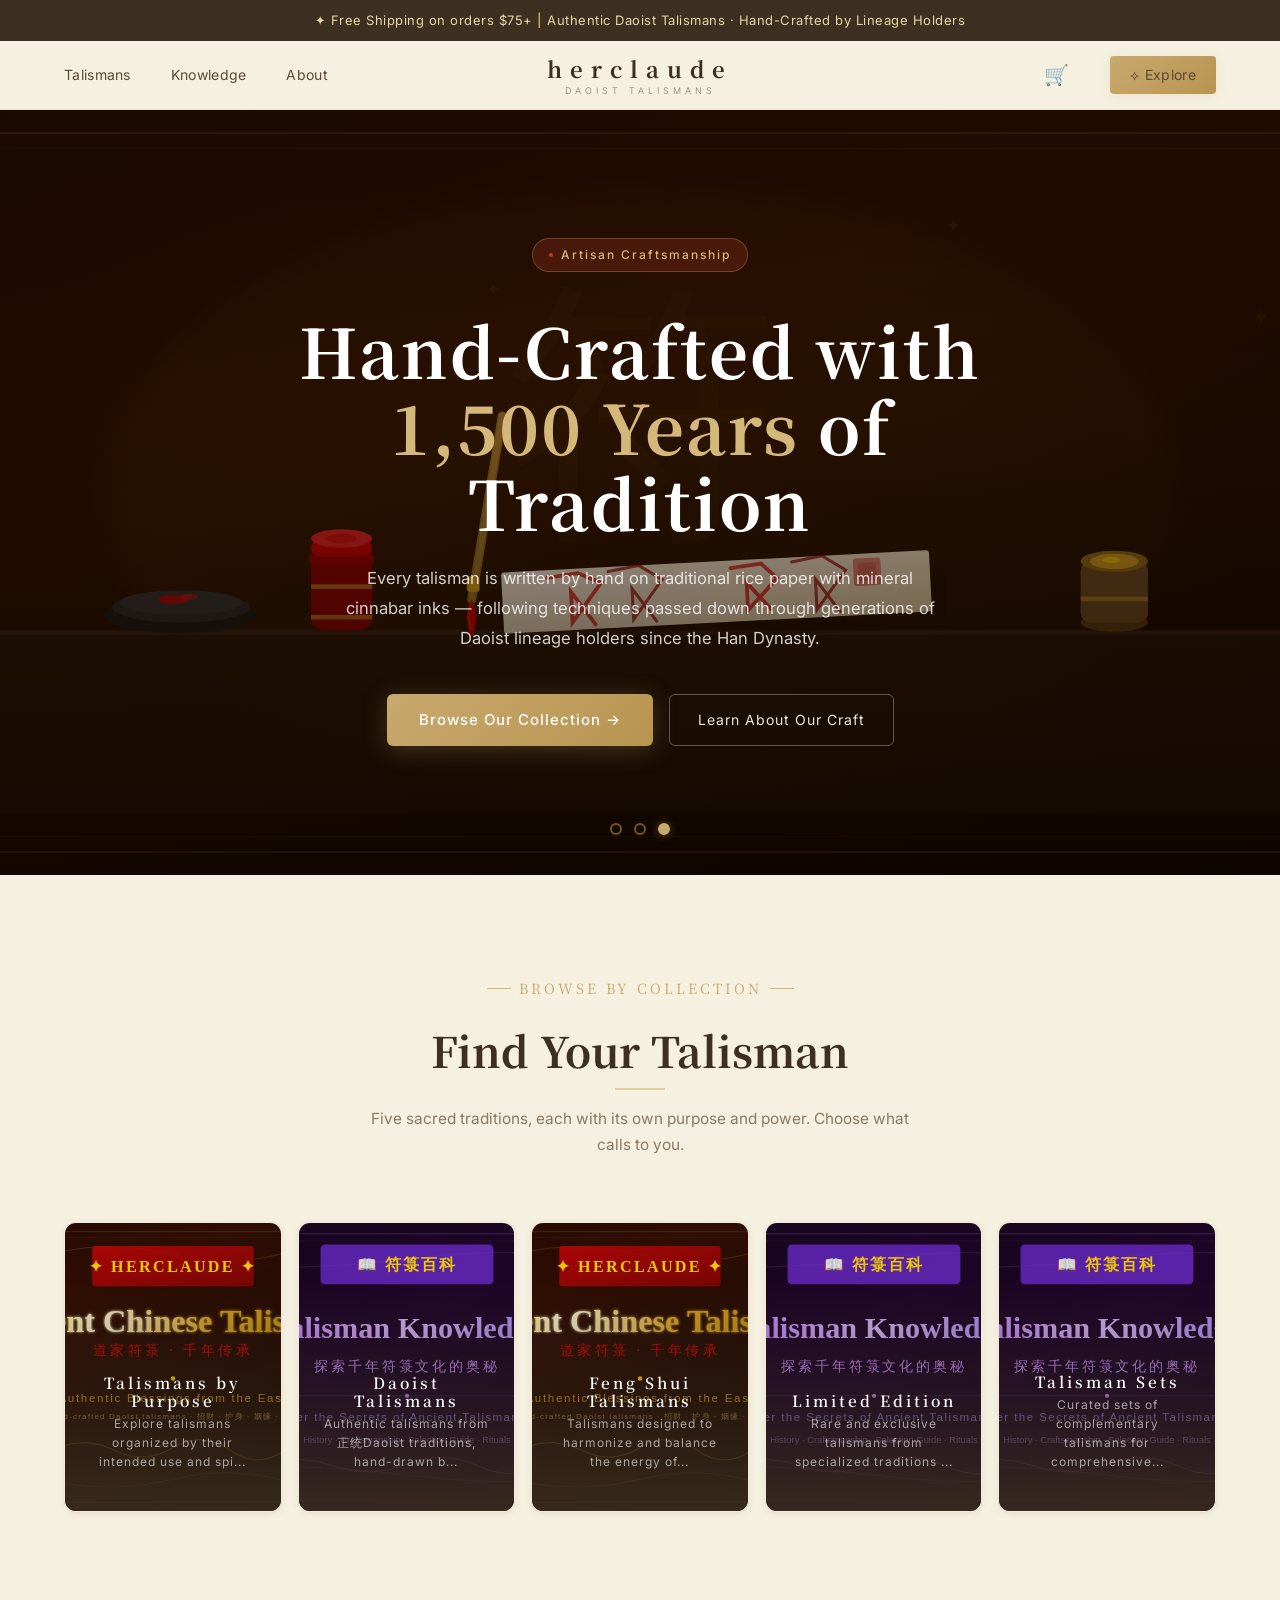
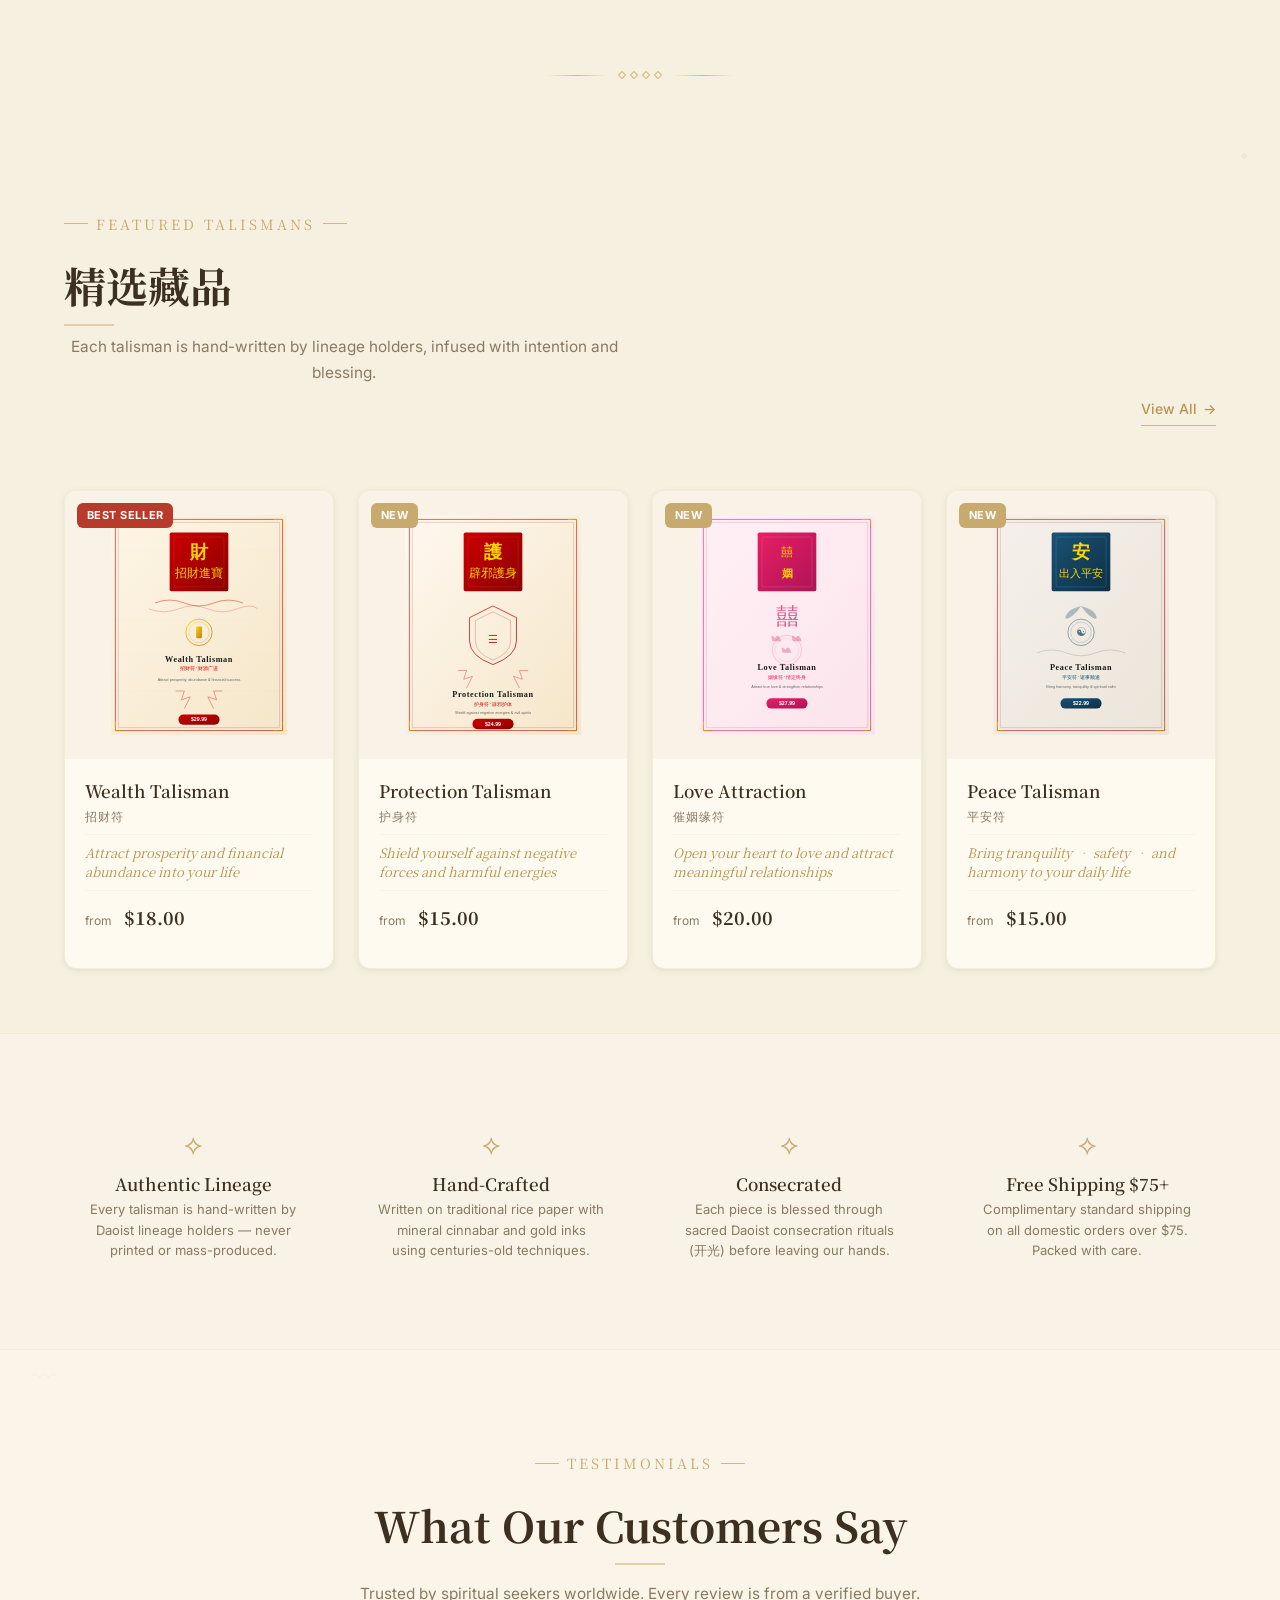
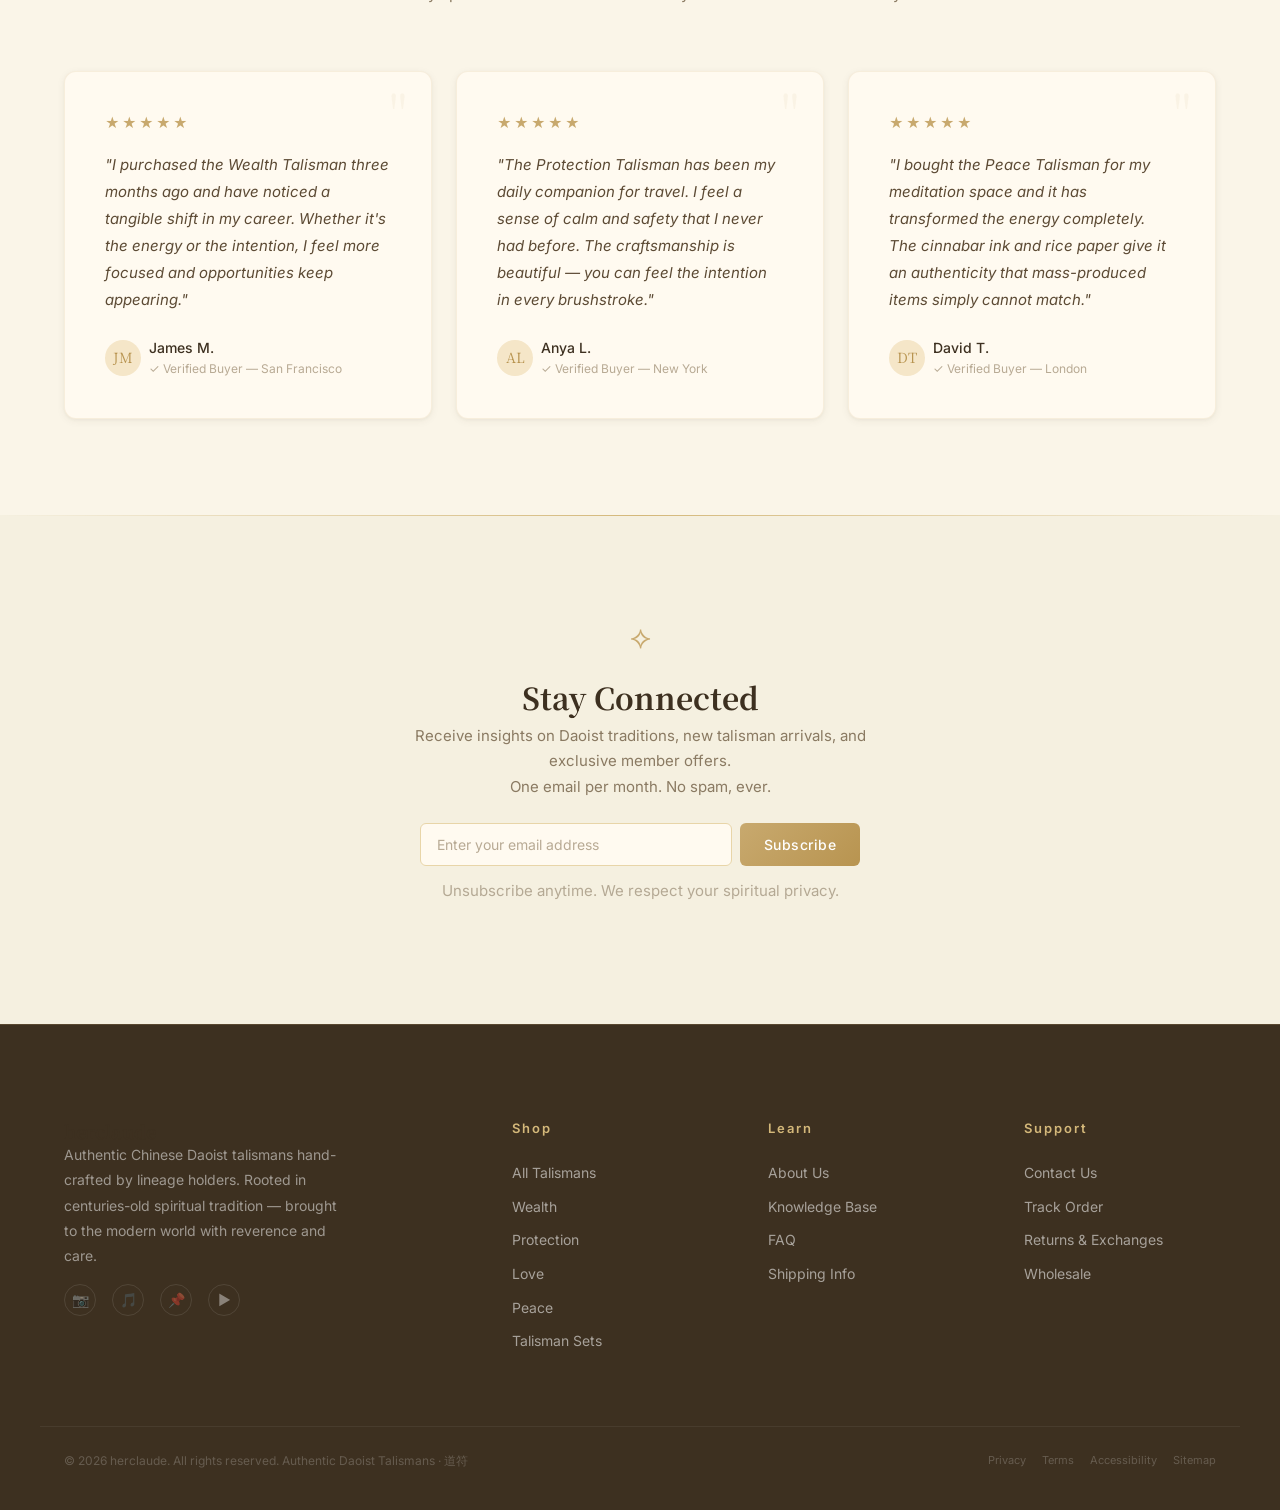
==== commit 0158f029: "全站补图：Hero轮播 + 各页面缺失图片补齐 - Hero改为3张自动轮播（4秒间隔 + 圆点指示器）   Slide 1: hero-banner.svg（品牌气质图）   Slide 2: we" ====
--- a/index.html
+++ b/index.html
@@ -31,7 +31,7 @@
   <link rel="canonical" href="https://herclaude.com/">
 
   <!-- Styles -->
-  <link rel="stylesheet" href="css/style.css?v=3">
+  <link rel="stylesheet" href="css/style.css?v=4">
 
   <!-- Fonts -->
   <link rel="preconnect" href="https://fonts.googleapis.com">
@@ -104,31 +104,93 @@
     </nav>
   </div>
 
-  <!-- ===== MODULE 3: HERO (v2 — Warm paper gradient) ===== -->
-  <section class="hero" aria-label="Welcome banner">
-    <div class="hero-pattern"></div>
-    <div class="hero-decoration left">符</div>
-    <div class="hero-decoration right">箓</div>
-
-    <div class="hero-content">
-      <div class="hero-tag">
-        <span class="dot"></span>
-        Maoshan Lineage
-      </div>
-      <h1>
-        Ancient Chinese <span class="gold">Talismans</span>
-      </h1>
-      <p class="hero-subtitle">
-        Hand-crafted by Daoist lineage holders on traditional rice paper with mineral cinnabar inks. Each talisman consecrated through sacred ritual — carrying the spiritual authority of generations.
-      </p>
-      <div class="hero-actions">
-        <a href="products.html" class="btn-primary btn-lg">
-          Explore Collection <span>→</span>
-        </a>
-        <a href="about.html" class="btn-ghost">
-          Learn About Our Tradition
-        </a>
-      </div>
+  <!-- ===== MODULE 3: HERO CAROUSEL (v3 — 3-slide auto-rotating) ===== -->
+  <section class="hero hero-carousel" aria-label="Featured talismans carousel">
+    <!-- Slide 1: Brand banner -->
+    <div class="hero-slide active" data-index="0">
+      <img src="images/hero-banner.svg" alt="" class="hero-slide-bg" aria-hidden="true" loading="eager">
+      <div class="hero-slide-overlay"></div>
+      <div class="hero-decoration left">符</div>
+      <div class="hero-decoration right">箓</div>
+      <div class="hero-content">
+        <div class="hero-tag">
+          <span class="dot"></span>
+          Maoshan Lineage
+        </div>
+        <h1>
+          Ancient Chinese <span class="gold">Talismans</span>
+        </h1>
+        <p class="hero-subtitle">
+          Hand-crafted by lineage holders on traditional rice paper with mineral cinnabar inks. Each talisman consecrated through sacred ritual — carrying the spiritual authority of generations.
+        </p>
+        <div class="hero-actions">
+          <a href="products.html" class="btn-primary btn-lg">
+            Explore Collection <span>→</span>
+          </a>
+          <a href="about.html" class="btn-ghost">
+            Learn About Our Tradition
+          </a>
+        </div>
+      </div>
+    </div>
+
+    <!-- Slide 2: Wealth Talisman Bestseller -->
+    <div class="hero-slide" data-index="1">
+      <img src="images/wealth-talisman.svg" alt="" class="hero-slide-bg" aria-hidden="true" loading="lazy">
+      <div class="hero-slide-overlay"></div>
+      <div class="hero-content">
+        <div class="hero-tag">
+          <span class="dot"></span>
+          America's #1 Best Seller
+        </div>
+        <h1>
+          <span class="gold">Wealth</span> Talisman
+        </h1>
+        <p class="hero-subtitle">
+          Our most popular talisman — hand-written on red rice paper with gold ink. Used for centuries to attract prosperity, open financial pathways, and invite abundance into your life.
+        </p>
+        <div class="hero-actions">
+          <a href="product-detail.html?id=wealth-talisman" class="btn-primary btn-lg">
+            Shop Now <span>→</span>
+          </a>
+          <a href="products.html?collection=wealth" class="btn-ghost">
+            View Wealth Collection
+          </a>
+        </div>
+      </div>
+    </div>
+
+    <!-- Slide 3: Hand-Crafted Scene -->
+    <div class="hero-slide" data-index="2">
+      <img src="images/craft-scene.svg" alt="" class="hero-slide-bg" aria-hidden="true" loading="lazy">
+      <div class="hero-slide-overlay"></div>
+      <div class="hero-content">
+        <div class="hero-tag">
+          <span class="dot"></span>
+          Artisan Craftsmanship
+        </div>
+        <h1>
+          Hand-Crafted with <span class="gold">1,500 Years</span> of Tradition
+        </h1>
+        <p class="hero-subtitle">
+          Every talisman is written by hand on traditional rice paper with mineral cinnabar inks — following techniques passed down through generations of Daoist lineage holders since the Han Dynasty.
+        </p>
+        <div class="hero-actions">
+          <a href="products.html" class="btn-primary btn-lg">
+            Browse Our Collection <span>→</span>
+          </a>
+          <a href="about.html" class="btn-ghost">
+            Learn About Our Craft
+          </a>
+        </div>
+      </div>
+    </div>
+
+    <!-- Carousel dot indicators -->
+    <div class="hero-dots" aria-label="Carousel navigation">
+      <button class="hero-dot active" data-slide="0" aria-label="Slide 1: Brand banner"></button>
+      <button class="hero-dot" data-slide="1" aria-label="Slide 2: Wealth Talisman"></button>
+      <button class="hero-dot" data-slide="2" aria-label="Slide 3: Hand-Crafted Scene"></button>
     </div>
   </section>
 
@@ -376,6 +438,43 @@
   <script>
   document.addEventListener('DOMContentLoaded', function() {
     'use strict';
+
+    // --- Hero Carousel Init ---
+    (function initCarousel() {
+      var slides = document.querySelectorAll('.hero-slide');
+      var dots = document.querySelectorAll('.hero-dot');
+      if (!slides.length || slides.length < 2) return;
+
+      var current = 0;
+      var interval;
+
+      function goTo(index) {
+        slides.forEach(function(s) { s.classList.remove('active'); });
+        dots.forEach(function(d) { d.classList.remove('active'); });
+        slides[index].classList.add('active');
+        dots[index].classList.add('active');
+        current = index;
+      }
+
+      function nextSlide() {
+        goTo((current + 1) % slides.length);
+      }
+
+      function startAuto() {
+        if (interval) clearInterval(interval);
+        interval = setInterval(nextSlide, 4000);
+      }
+
+      // Dot click navigation
+      dots.forEach(function(dot) {
+        dot.addEventListener('click', function() {
+          goTo(parseInt(this.getAttribute('data-slide'), 10));
+          startAuto(); // reset timer on manual click
+        });
+      });
+
+      startAuto();
+    })();
 
     // --- Init Cart ---
     if (typeof Cart !== 'undefined') { Cart.init(); }
@@ -475,7 +574,9 @@
         }
 
         card.innerHTML =
-          '<div class="card-bg" style="background:linear-gradient(135deg,' + (coll.color || '#3d3020') + ',' + (coll.color2 || '#5c4a34') + ')"></div>' +
+          '<div class="card-bg" style="background:linear-gradient(135deg,' + (coll.color || '#3d3020') + ',' + (coll.color2 || '#5c4a34') + ');' +
+            (coll.image ? ' background-image:url(' + coll.image + '); background-blend-mode:overlay; background-size:cover; background-position:center;' : '') +
+          '"></div>' +
           '<div class="card-overlay"></div>' +
           '<div class="card-content">' +
             '<h3>' + coll.name + '</h3>' +
--- a/css/style.css
+++ b/css/style.css
@@ -697,6 +697,127 @@
   transform: rotate(10deg);
 }
 
+/* ==================================================================
+   HERO CAROUSEL (v3 — 3-slide auto-rotating)
+   ================================================================== */
+.hero-carousel {
+  position: relative;
+  min-height: 85vh;
+  display: flex;
+  align-items: center;
+  justify-content: center;
+  overflow: hidden;
+  background: #1a0800;
+}
+
+.hero-slide {
+  position: absolute;
+  inset: 0;
+  display: flex;
+  align-items: center;
+  justify-content: center;
+  opacity: 0;
+  transition: opacity 0.8s ease-in-out;
+  pointer-events: none;
+}
+
+.hero-slide.active {
+  opacity: 1;
+  pointer-events: auto;
+  z-index: 1;
+}
+
+.hero-slide-bg {
+  position: absolute;
+  inset: 0;
+  width: 100%;
+  height: 100%;
+  object-fit: cover;
+  object-position: center;
+}
+
+.hero-slide-overlay {
+  position: absolute;
+  inset: 0;
+  background: linear-gradient(
+    to bottom,
+    rgba(26,8,0,0.6) 0%,
+    rgba(26,8,0,0.35) 40%,
+    rgba(13,5,0,0.7) 100%
+  );
+  z-index: 1;
+}
+
+.hero-carousel .hero-content {
+  position: relative;
+  z-index: 2;
+}
+
+.hero-carousel .hero-decoration {
+  z-index: 2;
+}
+
+.hero-carousel .hero-content h1 {
+  color: #fff;
+}
+
+.hero-carousel .hero-content h1 .gold {
+  color: var(--gold-300, #DAA520);
+}
+
+.hero-carousel .hero-subtitle {
+  color: rgba(255,255,255,0.8);
+}
+
+.hero-carousel .hero-tag {
+  background: rgba(184,58,42,0.25);
+  border-color: rgba(200,169,110,0.3);
+  color: var(--gold-300, #DAA520);
+}
+
+.hero-carousel .btn-ghost {
+  color: rgba(255,255,255,0.9);
+  border-color: rgba(255,255,255,0.3);
+}
+
+.hero-carousel .btn-ghost:hover {
+  border-color: var(--gold-300);
+  color: var(--gold-300);
+}
+
+/* Dot indicators */
+.hero-dots {
+  position: absolute;
+  bottom: 40px;
+  left: 50%;
+  transform: translateX(-50%);
+  display: flex;
+  gap: 12px;
+  z-index: 3;
+}
+
+.hero-dot {
+  width: 12px;
+  height: 12px;
+  border-radius: 50%;
+  border: 2px solid rgba(218,165,32,0.5);
+  background: transparent;
+  cursor: pointer;
+  transition: all 0.3s ease;
+  padding: 0;
+}
+
+.hero-dot.active {
+  background: var(--gold-400, #C9A96E);
+  border-color: var(--gold-400, #C9A96E);
+  box-shadow: 0 0 8px rgba(200,169,110,0.4);
+}
+
+.hero-dot:hover {
+  border-color: var(--gold-300, #DAA520);
+  background: rgba(218,165,32,0.3);
+}
+
 @keyframes glowPulse {
   0%, 100% { box-shadow: 0 0 12px rgba(200,169,110,0.2); }
   50%      { box-shadow: 0 0 24px rgba(200,169,110,0.4); }
@@ -2158,9 +2279,18 @@
 }
 
 .cart-empty .empty-icon {
-  font-size: 3rem;
-  margin-bottom: 1rem;
-  opacity: 0.6;
+  width: 240px;
+  height: 100px;
+  margin-bottom: 1.5rem;
+  opacity: 0.5;
+  border-radius: var(--radius-md);
+  overflow: hidden;
+}
+
+.cart-empty-img {
+  width: 100%;
+  height: 100%;
+  object-fit: cover;
 }
 
 .cart-empty h2 {
@@ -2860,6 +2990,73 @@
 .about-story p {
   max-width: 720px;
   margin-bottom: 1rem;
+}
+
+.about-story-layout {
+  display: flex;
+  gap: 3rem;
+  align-items: center;
+}
+
+.about-story-text {
+  flex: 1;
+}
+
+.about-story-image {
+  flex: 0 0 360px;
+  border-radius: var(--radius-md);
+  overflow: hidden;
+  border: 1px solid rgba(200,169,110,0.15);
+  box-shadow: var(--shadow-subtle);
+}
+
+.about-img {
+  width: 100%;
+  height: auto;
+  display: block;
+}
+
+@media (max-width: 768px) {
+  .about-story-layout {
+    flex-direction: column;
+    gap: 1.5rem;
+  }
+  .about-story-image {
+    flex: 0 0 auto;
+    width: 100%;
+    max-width: 360px;
+  }
+}
+
+.about-values-layout {
+  display: flex;
+  gap: 3rem;
+  align-items: flex-start;
+}
+
+.about-values-layout .values-grid {
+  flex: 1;
+}
+
+.about-values-image {
+  flex: 0 0 360px;
+  border-radius: var(--radius-md);
+  overflow: hidden;
+  border: 1px solid rgba(200,169,110,0.15);
+  box-shadow: var(--shadow-subtle);
+  margin-top: 0.5rem;
+}
+
+@media (max-width: 768px) {
+  .about-values-layout {
+    flex-direction: column-reverse;
+    gap: 1.5rem;
+  }
+  .about-values-image {
+    flex: 0 0 auto;
+    width: 100%;
+    max-width: 360px;
+  }
 }
 
 .values-grid {
